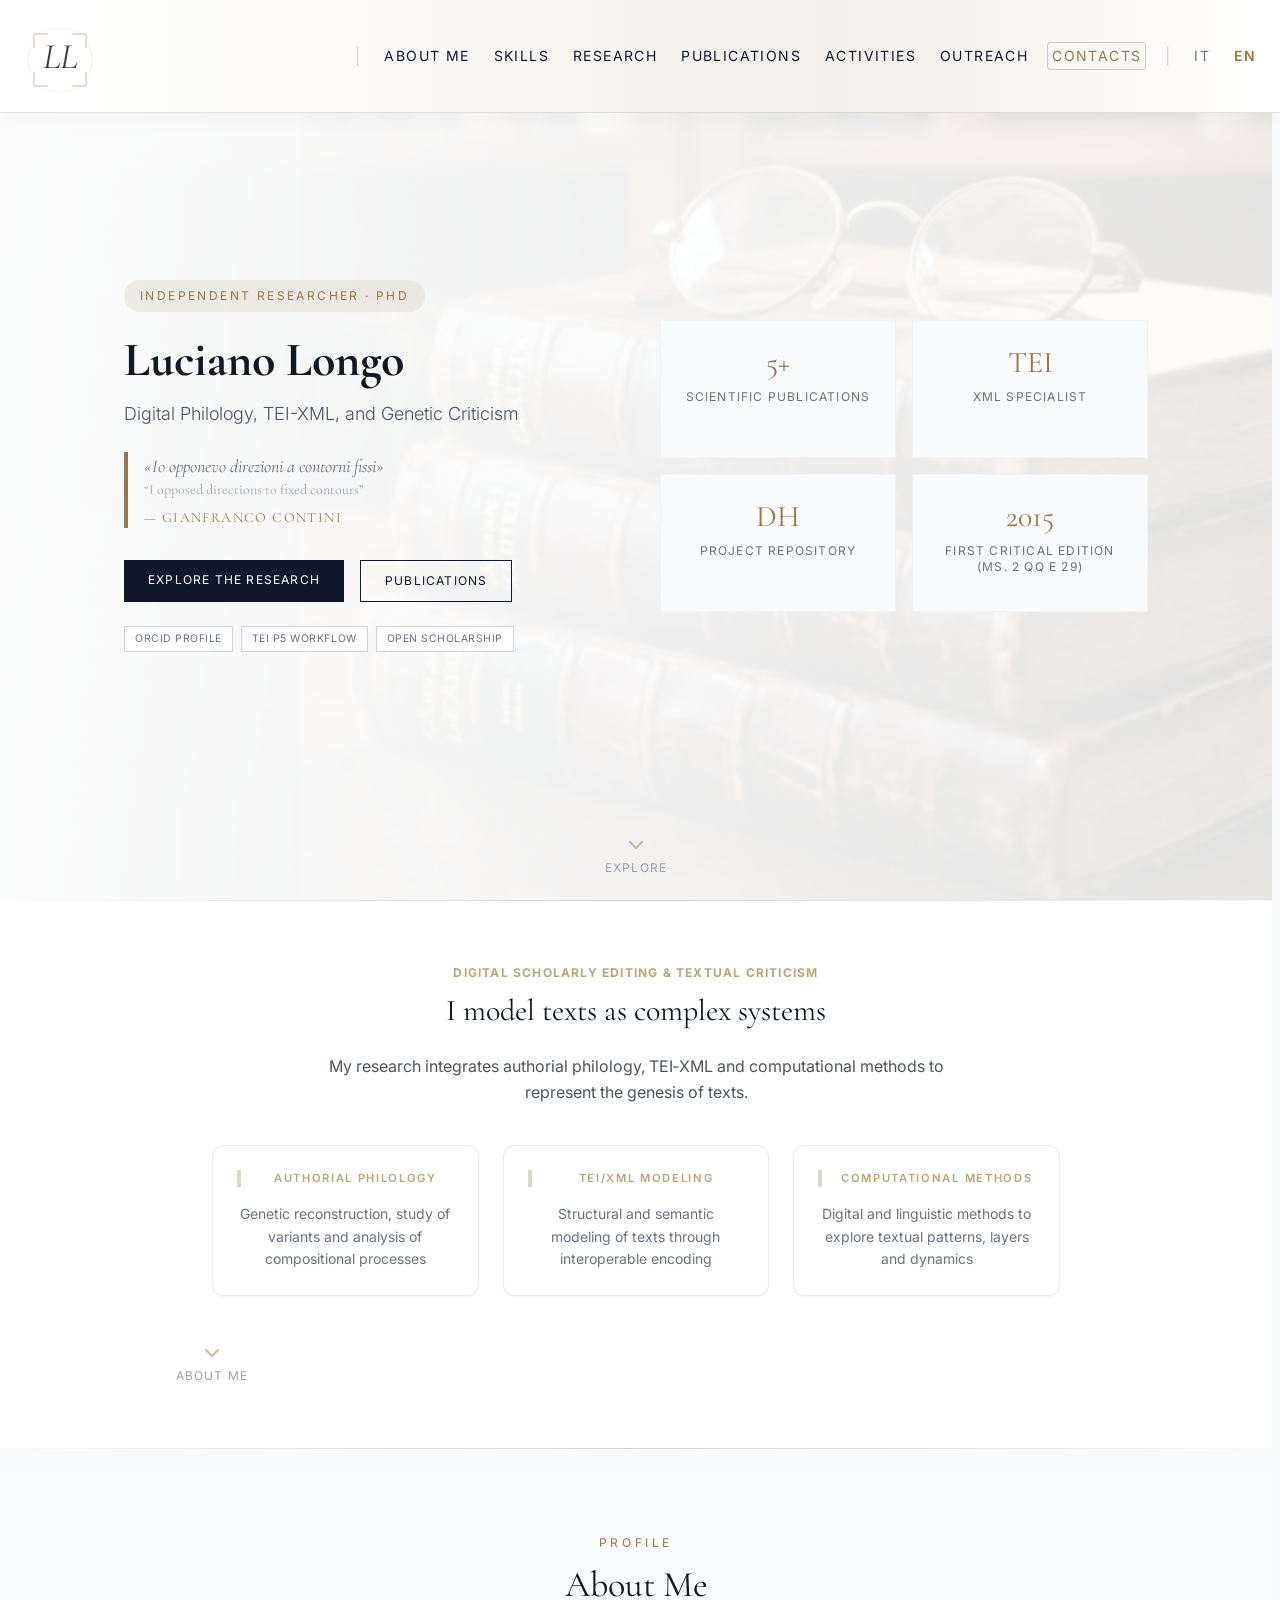
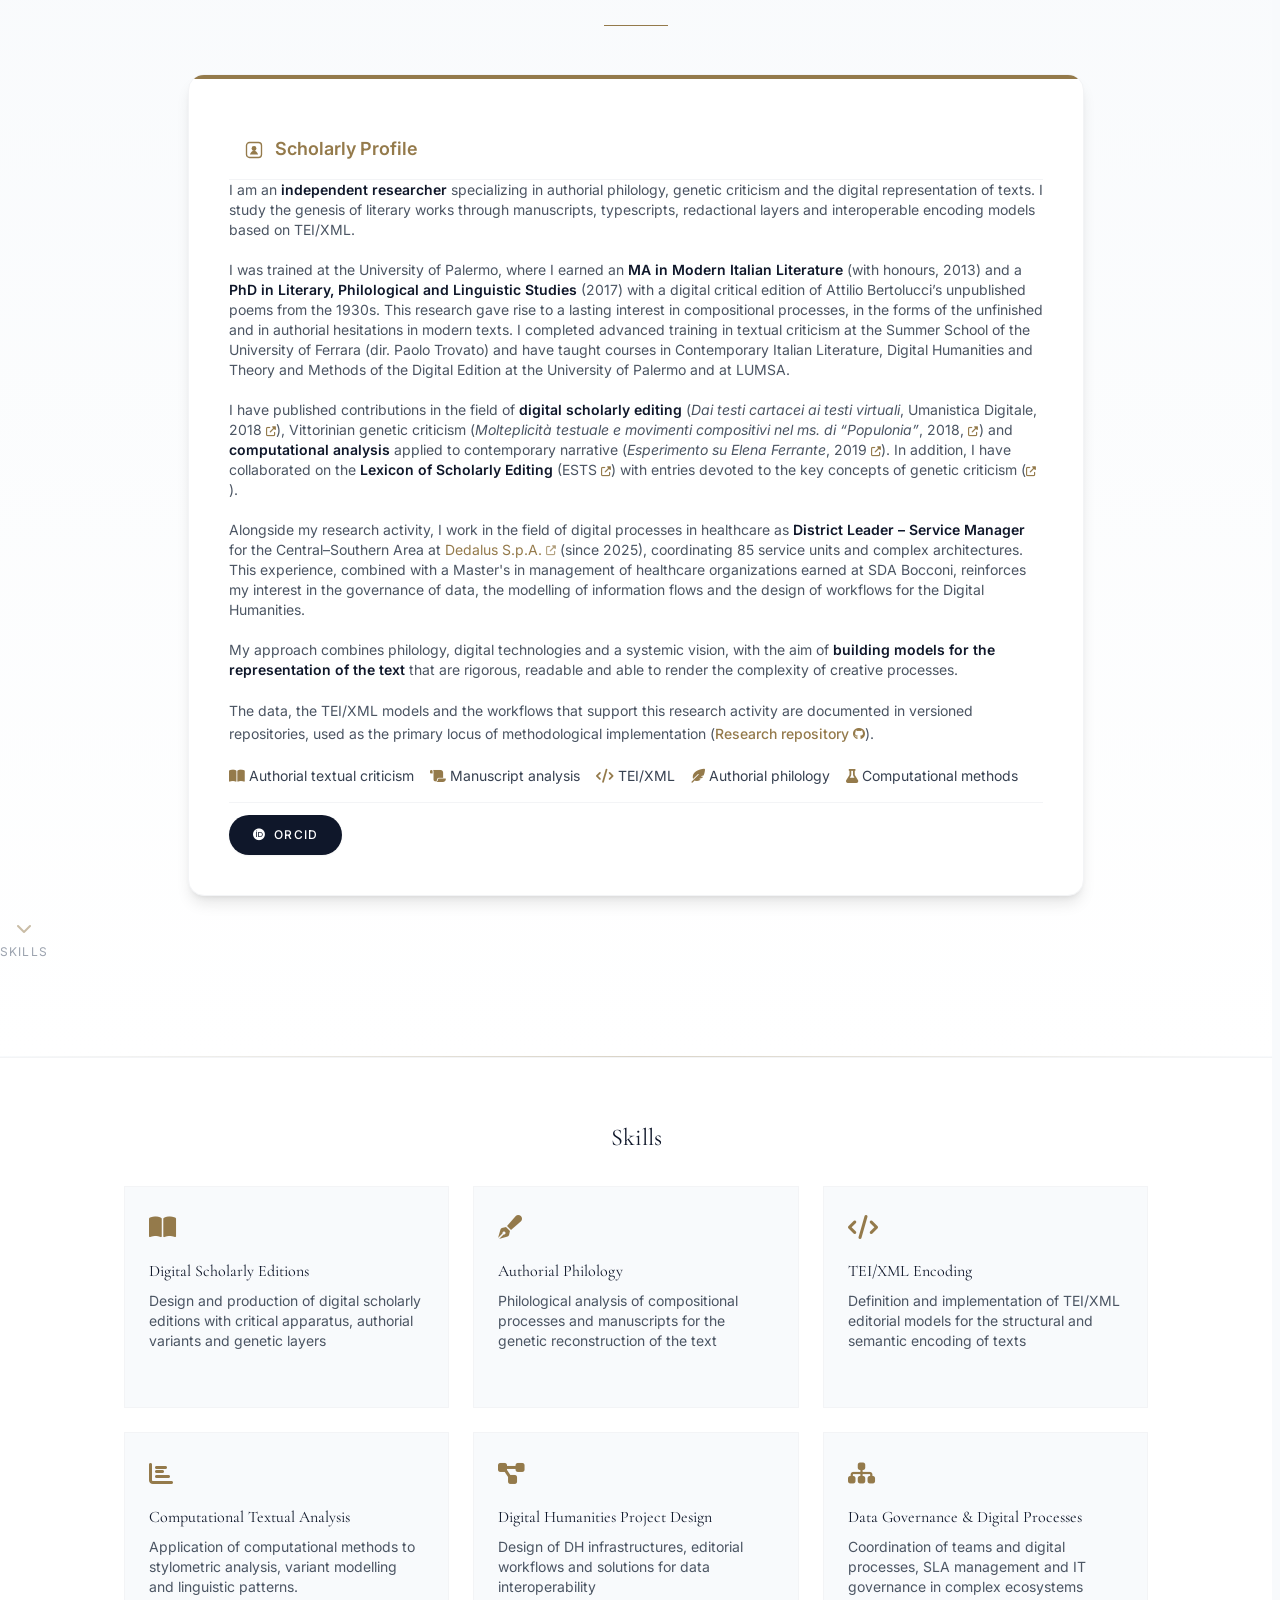
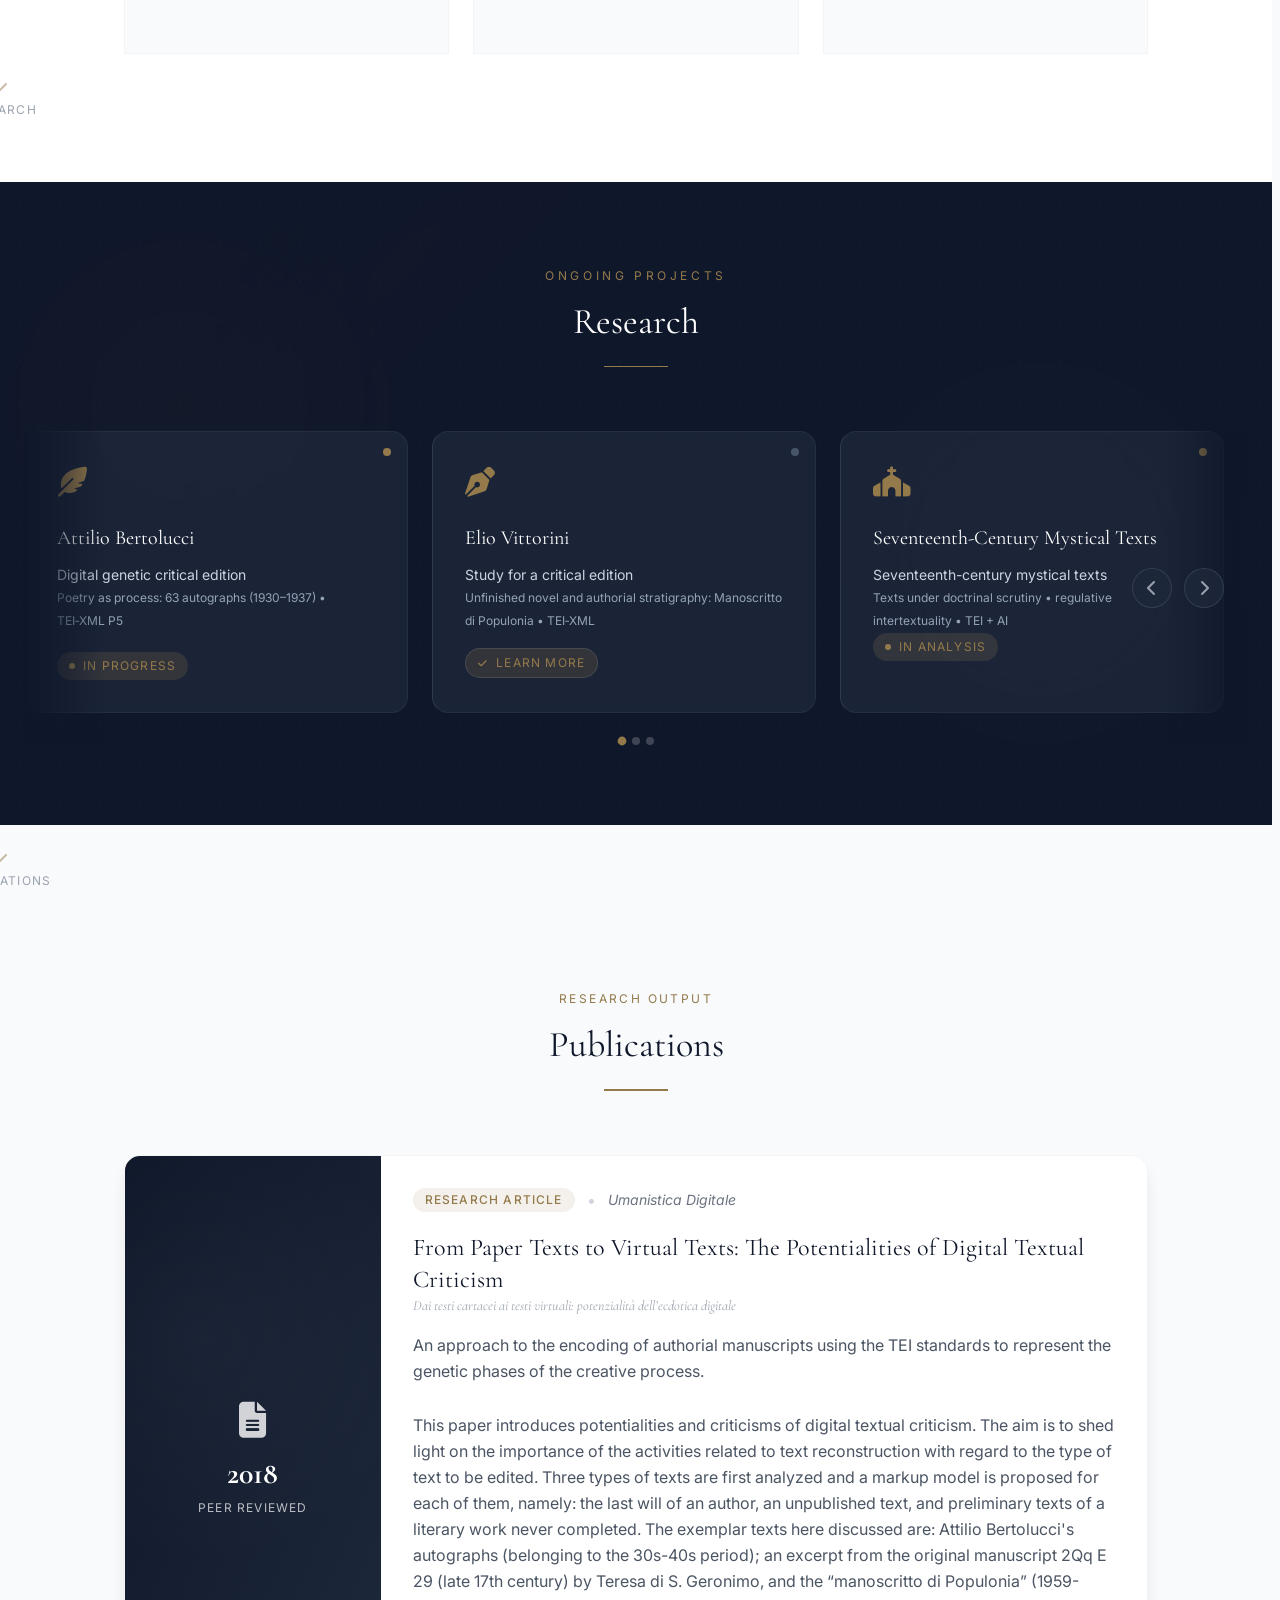
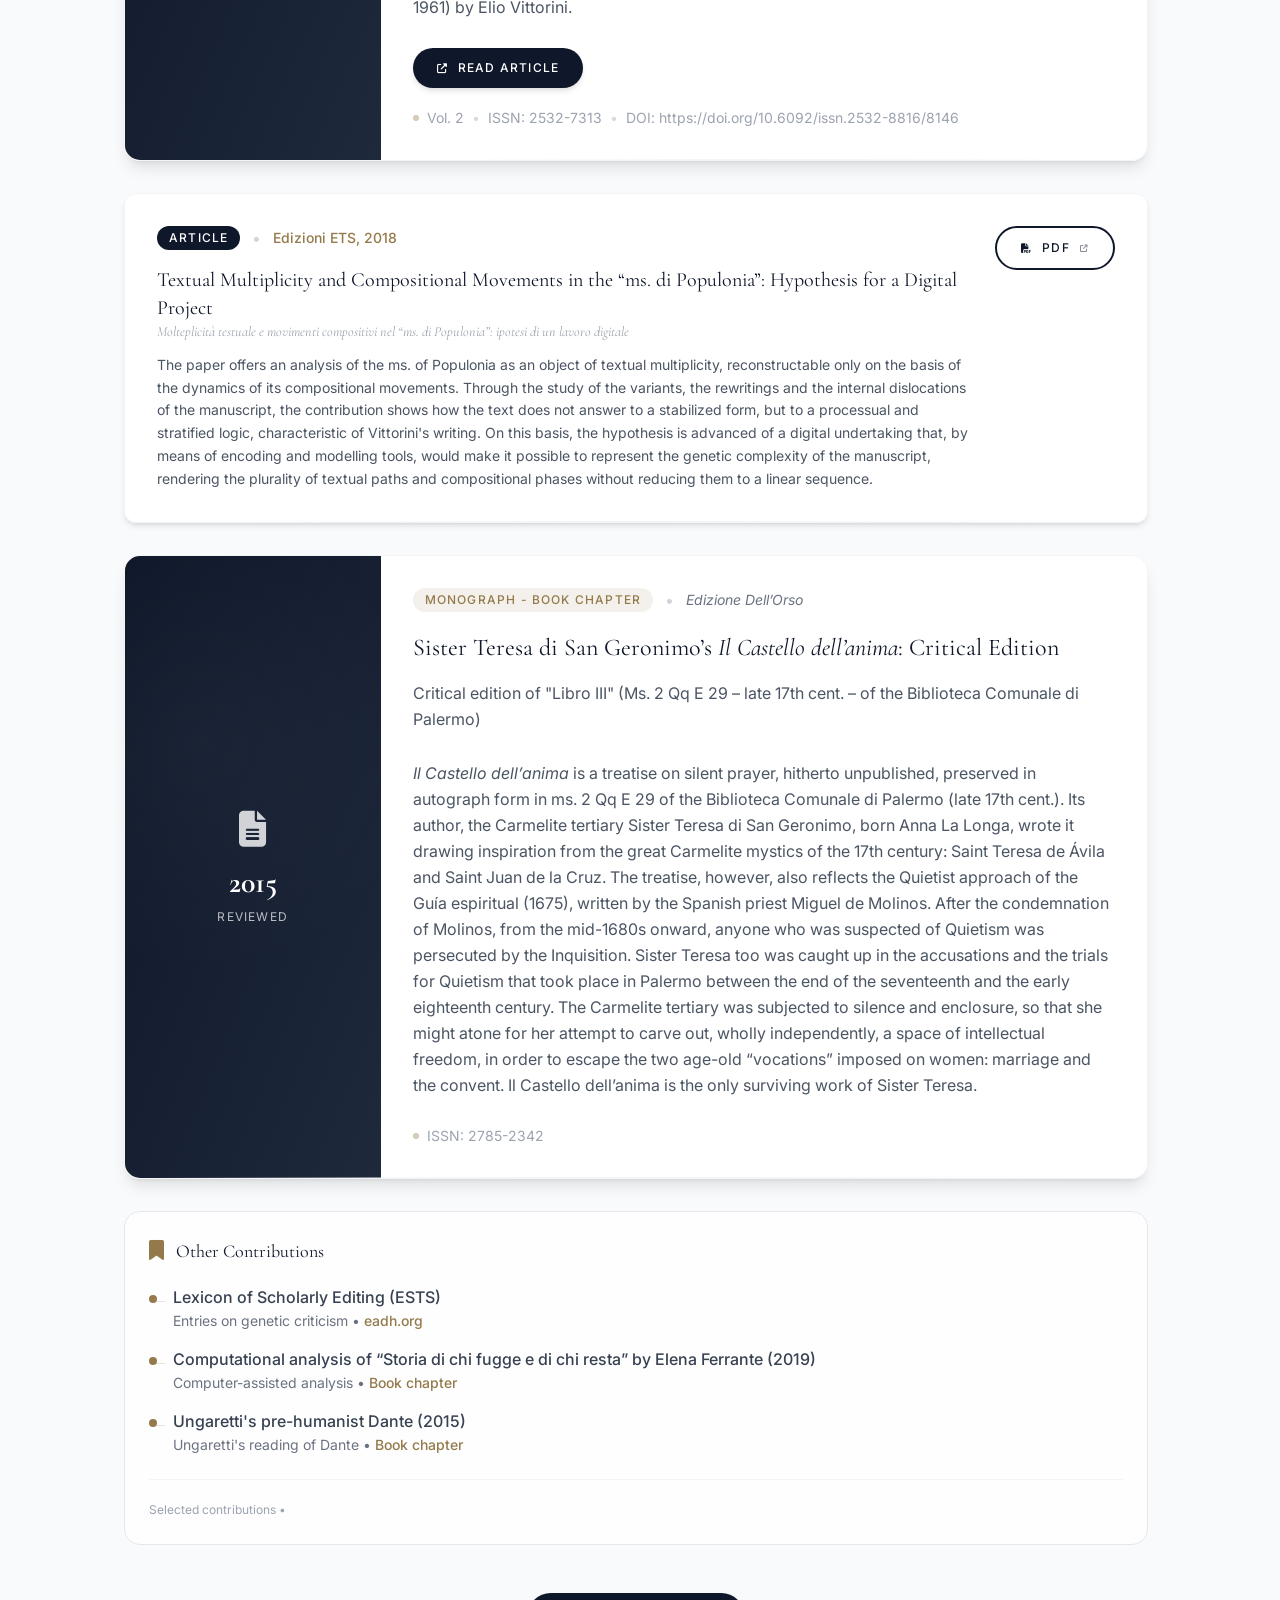
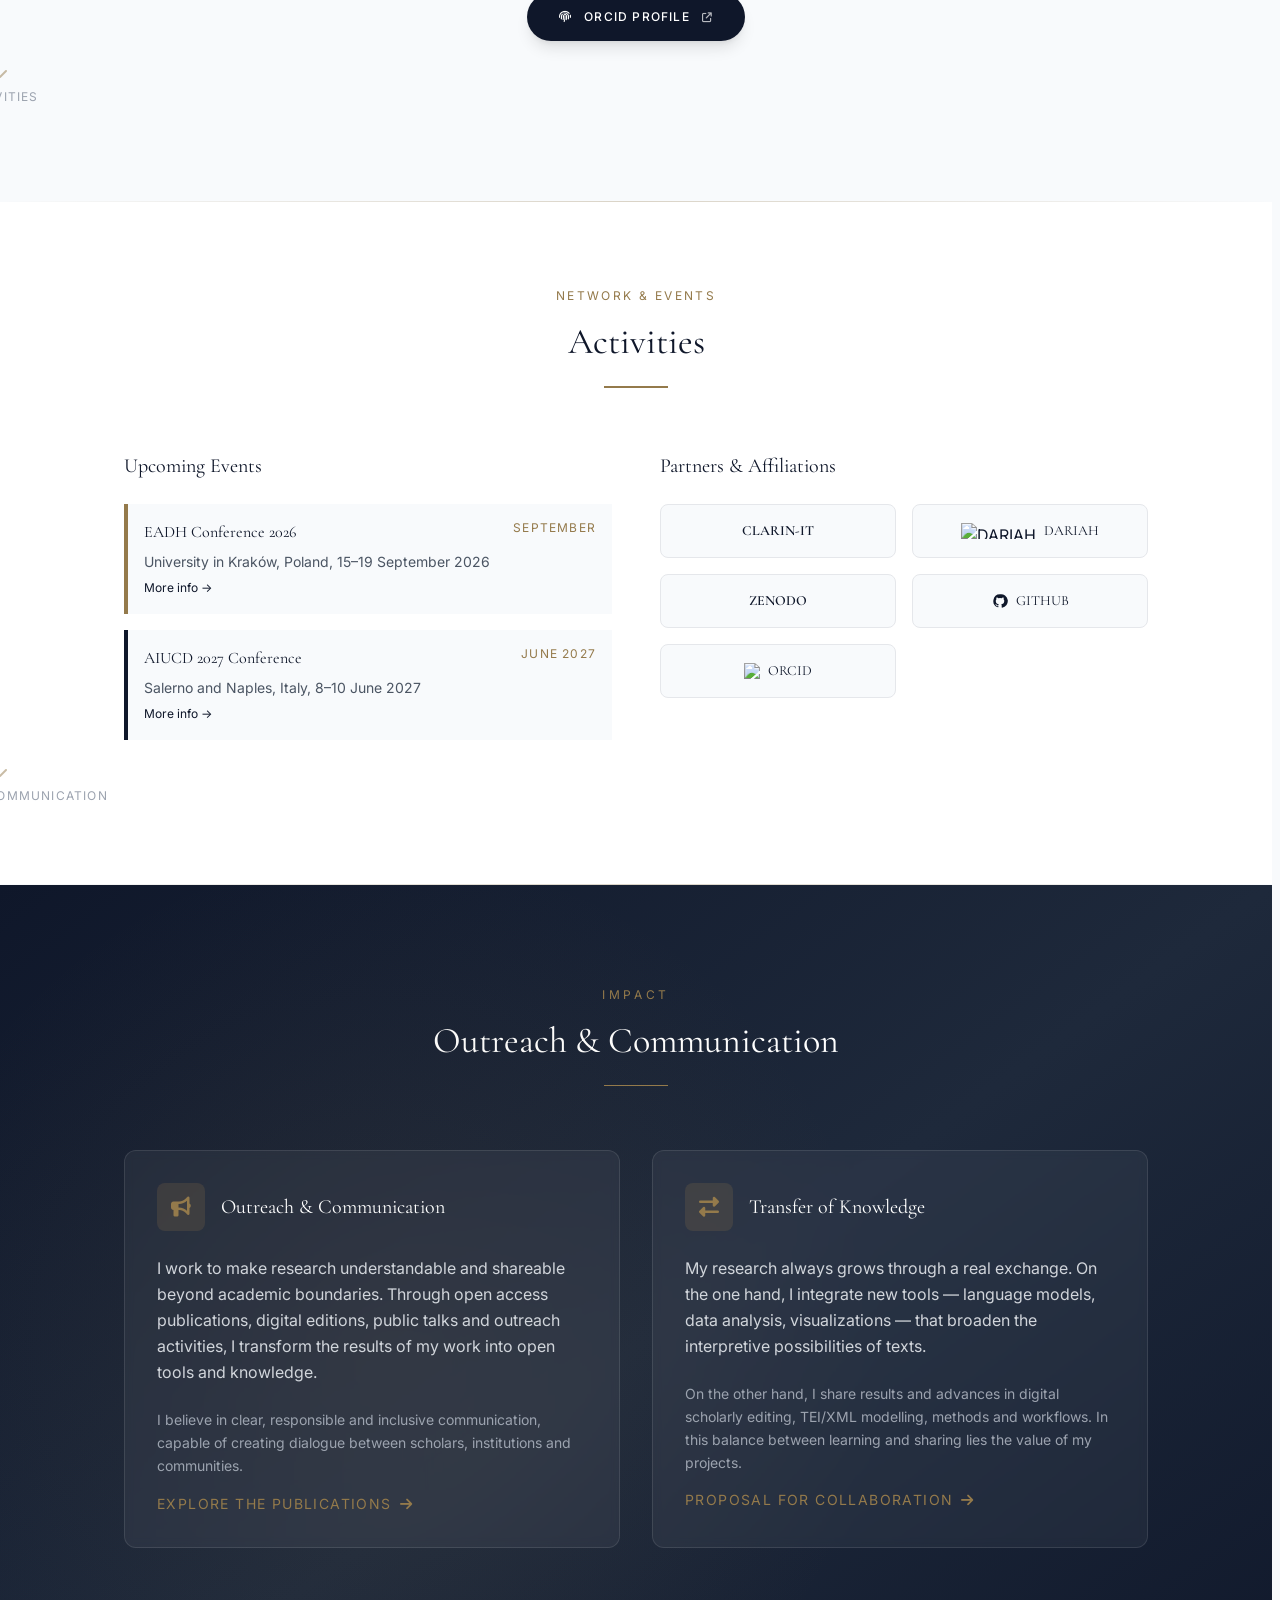
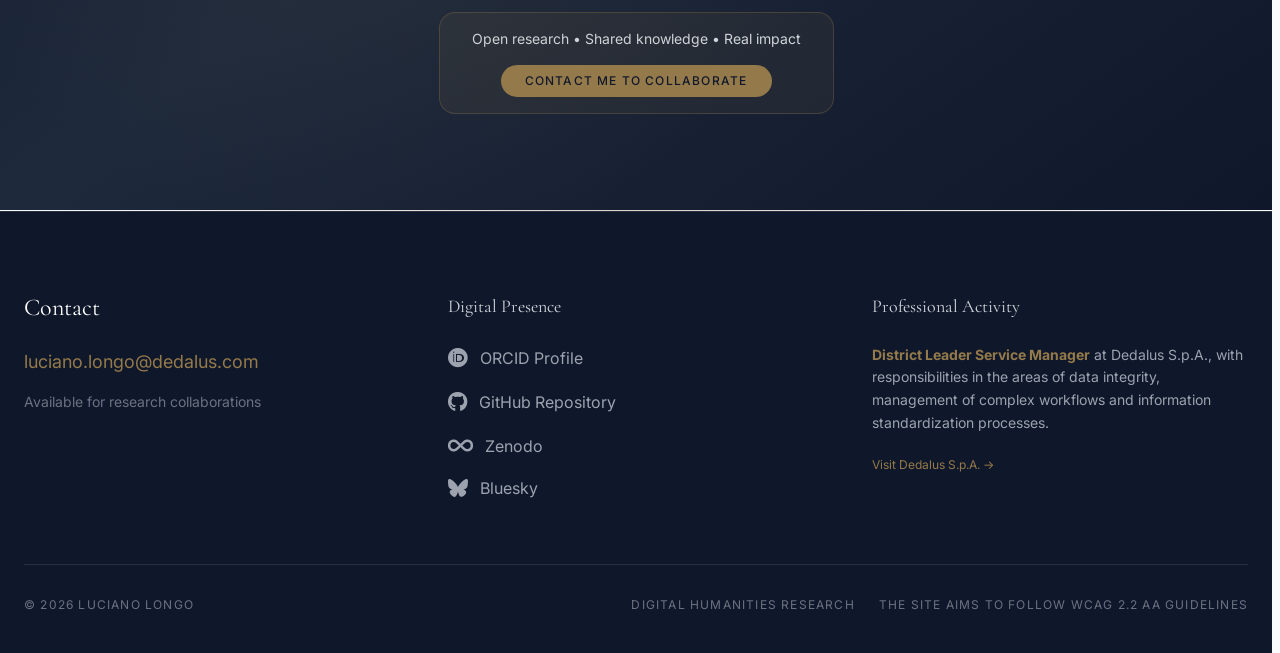
==== en/index.html @ 140e42e6 "Enhance CreativeWork metadata in index.html Added URL, identifier, and sameAs properties to the Crea" ====
<!DOCTYPE html>
<html lang="en" class="no-js">

<head>
    <meta charset="UTF-8">
    <!-- SEO/SAIO Base Tags -->
    <meta name="robots" content="index, follow, max-snippet:-1, max-image-preview:large, max-video-preview:-1">
    <meta name="author" content="Luciano Longo">
    <meta name="language" content="en">
    <link rel="alternate" hreflang="it" href="https://luciano-longo77.github.io/it/">
    <link rel="alternate" hreflang="en" href="https://luciano-longo77.github.io/en/">
    <link rel="alternate" hreflang="x-default" href="https://luciano-longo77.github.io/">

    <meta name="viewport" content="width=device-width, initial-scale=1.0">

    <!-- Favicon / Theme -->
    <link rel="icon" href="../favicon.svg" type="image/svg+xml">
    <link rel="icon" href="../favicon.svg" sizes="any" type="image/svg+xml">
    <link rel="apple-touch-icon" href="../favicon.svg">
    <link rel="manifest" href="../site.webmanifest">
    <meta name="theme-color" content="#0f172a">

    <title>Luciano Longo | Digital Scholarly Editing & TEI/XML Research</title>
    <meta name="description"
        content="Independent researcher specializing in digital scholarly editing, genetic criticism, and TEI/XML encoding. Portfolio of research projects in Digital Humanities.">

    <!-- Open Graph / SAIO -->
    <meta property="og:type" content="website">
    <meta property="og:title" content="Luciano Longo | Digital Scholarly Editing & TEI/XML">
    <meta property="og:description"
        content="Independent Researcher in Digital Humanities, Genetic Criticism & TEI/XML Encoding">
    <meta property="og:image" content="https://luciano-longo77.github.io/banner.webp">
    <meta property="og:url" content="https://luciano-longo77.github.io/en/">
    <meta property="og:locale" content="en_US">
    <meta property="og:locale:alternate" content="it_IT">
    <meta property="og:site_name" content="Luciano Longo Portfolio">
    <meta name="twitter:card" content="summary_large_image">
    <meta name="twitter:title" content="Luciano Longo | Digital Scholarly Editing & TEI/XML">
    <meta name="twitter:description"
        content="Independent Researcher in Digital Humanities, Genetic Criticism & TEI/XML Encoding">
    <meta name="twitter:image" content="https://luciano-longo77.github.io/banner.webp">

    <script type="application/ld+json">
{
  "@context": "https://schema.org",
  "@type": "Person",

  "name": "Luciano Longo",
  "url": "https://luciano-longo77.github.io",
  "email": "luciano.longo@dedalus.com",
  "jobTitle": "Independent Researcher",

  "description": "Independent researcher specializing in digital scholarly editing, TEI/XML modeling, genetic criticism, computational philology, manuscript studies and Digital Humanities project design.",

  "affiliation": {
    "@type": "Organization",
    "name": "Dedalus S.p.A."
  },

  "alumniOf": [
    { "@type": "CollegeOrUniversity", "name": "Università degli Studi di Palermo" },
    { "@type": "CollegeOrUniversity", "name": "SDA Bocconi School of Management" },
    { "@type": "CollegeOrUniversity", "name": "Università degli Studi di Ferrara" }
  ],

  "sameAs": [
    "https://orcid.org/0009-0005-7557-7546",
    "https://github.com/luciano-longo77",
    "https://bsky.app/profile/lucianolongo.bsky.social"
  ],

  "knowsAbout": [
    "Digital Scholarly Editing",
    "Genetic Criticism",
    "Authorial Philology",
    "Textual Variants Analysis",
    "Manuscript Studies",
    "Critical Apparatus Modeling",
    "Diplomatic Transcription",
    "TEI/XML Encoding",
    "TEI Customization (ODD)",
    "TEI Critical Apparatus Module",
    "Digital Philology",
    "Computational Philology",
    "Stemma Codicum Modeling",
    "Text Encoding Interoperability",
    "Textual Scholarship",
    "Textual Criticism",
    "Digital Humanities",
    "Scholarly Editing Workflow Design",
    "Knowledge Representation in Digital Humanities",
    "NLP for Literary Studies",
    "Stylometry",
    "Named Entity Recognition",
    "Topic Modeling",
    "Versioning and Genetic Paths",
    "Ontologies for Literary Analysis",
    "Data Governance",
    "Digital Preservation",
    "Scholarly Communication",
    "Open Science",
    "Research Data Management"
  ],

  "worksFor": {
    "@type": "Organization",
    "name": "Independent Research Portfolio",
    "url": "https://luciano-longo77.github.io"
  },

  "subjectOf": [
    {
      "@type": "CreativeWork",
      "name": "Digital Critical Edition of Attilio Bertolucci's unpublished poems (1930–1937)",
      "about": ["Genetic Criticism", "Poetic Manuscripts", "Authorial Variants", "TEI/XML Encoding"]
    },
    {
      "@type": "CreativeWork",
      "name": "Genetic study of Elio Vittorini's 'Populonia'",
      "about": ["Genetic Criticism", "Italian Literature", "Narrative Drafts", "Variant Analysis"]
    },
    {
      "@type": "CreativeWork",
      "name": "Digital Edition of 17th‑century mystical manuscripts",
      "about": ["Manuscript Studies", "Material Philology", "Glossa Systems", "Censorship Studies", "TEI Critical Apparatus"],
      "url": "https://luciano-longo77.github.io/castello-dell-anima-edizione/",
      "identifier": "https://doi.org/10.5281/zenodo.22058562",
      "sameAs": "https://github.com/luciano-longo77/castello-dell-anima-edizione"
    },
    {
      "@type": "CreativeWork",
      "name": "Geocritical reconstruction of textual spaces in historical narratives",
      "about": ["Digital Mapping", "Geocriticism", "Spatial Humanities", "Semantic Modeling"]
    }
  ]
}
</script>
    <script type="application/ld+json">
{
  "@context": "https://schema.org",
  "@type": "WebSite",
  "name": "Luciano Longo – Digital Scholarly Editing",
  "url": "https://luciano-longo77.github.io",
  "publisher": {
    "@type": "Person",
    "name": "Luciano Longo",
    "url": "https://luciano-longo77.github.io"
  }
}
</script>

    <script type="application/ld+json">
{
  "@context": "https://schema.org",
  "@type": "WebPage",

  "@id": "https://luciano-longo77.github.io/en/#webpage",
  "url": "https://luciano-longo77.github.io/en/",

  "name": "Home — Luciano Longo",
  "description": "Homepage of Luciano Longo's portfolio, dedicated to digital scholarly editions, TEI/XML, genetic criticism, authorial philology, computational analysis and Digital Humanities.",

  "inLanguage": "en",

  "isPartOf": {
    "@type": "WebSite",
    "url": "https://luciano-longo77.github.io"
  },

  "about": [
    "Digital Scholarly Editing",
    "TEI/XML",
    "Genetic Criticism",
    "Computational Philology",
    "Digital Humanities"
  ]
}
</script>
    <script type="application/ld+json">
{
  "@context": "https://schema.org",
  "@type": "BreadcrumbList",
  "itemListElement": [
    {
      "@type": "ListItem",
      "position": 1,
      "name": "Home",
      "item": "https://luciano-longo77.github.io/en/"
    }
  ]
}
</script>
    <!-- Canonical -->
    <link rel="canonical" href="https://luciano-longo77.github.io/en/">

    <!-- Preconnect e risorse esterne -->
    <link rel="preconnect" href="https://fonts.googleapis.com">
    <link rel="preconnect" href="https://fonts.gstatic.com" crossorigin>
    <link rel="preconnect" href="https://cdnjs.cloudflare.com" crossorigin>

    <link rel="preload" as="style"
        href="https://fonts.googleapis.com/css2?family=Cormorant+Garamond:ital,wght@0,400;0,600;1,400&family=Inter:wght@300;400;500;600&display=swap">
    <link rel="stylesheet" media="print" onload="this.media='all'"
        href="https://fonts.googleapis.com/css2?family=Cormorant+Garamond:ital,wght@0,400;0,600;1,400&family=Inter:wght@300;400;500;600&display=swap">
    <noscript><link rel="stylesheet"
        href="https://fonts.googleapis.com/css2?family=Cormorant+Garamond:ital,wght@0,400;0,600;1,400&family=Inter:wght@300;400;500;600&display=swap"></noscript>
    <link rel="stylesheet" href="https://cdnjs.cloudflare.com/ajax/libs/font-awesome/6.4.0/css/all.min.css">
    <link rel="stylesheet" href="../tailwind.css">
    <script src="../script.js" defer></script>
    <link rel="stylesheet" href="../styles.css">
</head>

<body class="bg-brand-50 text-brand-900 font-sans antialiased selection:bg-gold selection:text-white">
    <a href="#main-content" class="skip-link">Skip to main content</a>
    <header
        class="fixed w-full top-0 z-50 bg-gradient-to-r from-white via-brand-50 to-white/95 backdrop-blur-md border-b border-gray-100 transition-all duration-300"
        id="navbar">


        <div class="container mx-auto px-6 py-4 flex justify-between items-center">

            
                <a href="#presentation" class="logo-link" aria-label="Luciano Longo — Back to top">
                <div class="fade-in fade-in-1 flex justify-center pt-2">
                    <div class="logo-float">
                        <div class="logo-breathe logo-glow cursor-default group">
                            <svg width="72" height="72" viewBox="0 0 72 72"
                                class="transition-transform duration-700 group-hover:scale-105" role="img"
                                aria-label="Luciano Longo Logo">
                                <!-- Corner accents -->
                                <line x1="10" y1="10" x2="24" y2="10" stroke="#947a4b" stroke-width="0.5"
                                    class="stroke-draw" style="animation-delay: 0.35s;" />
                                <line x1="10" y1="10" x2="10" y2="24" stroke="#947a4b" stroke-width="0.5"
                                    class="stroke-draw" style="animation-delay: 0.45s;" />
                                <line x1="62" y1="10" x2="48" y2="10" stroke="#947a4b" stroke-width="0.5"
                                    class="stroke-draw" style="animation-delay: 0.55s;" />
                                <line x1="62" y1="10" x2="62" y2="24" stroke="#947a4b" stroke-width="0.5"
                                    class="stroke-draw" style="animation-delay: 0.65s;" />
                                <line x1="10" y1="62" x2="24" y2="62" stroke="#947a4b" stroke-width="0.5"
                                    class="stroke-draw" style="animation-delay: 0.75s;" />
                                <line x1="10" y1="62" x2="10" y2="48" stroke="#947a4b" stroke-width="0.5"
                                    class="stroke-draw" style="animation-delay: 0.85s;" />
                                <line x1="62" y1="62" x2="48" y2="62" stroke="#947a4b" stroke-width="0.5"
                                    class="stroke-draw" style="animation-delay: 0.95s;" />
                                <line x1="62" y1="62" x2="62" y2="48" stroke="#947a4b" stroke-width="0.5"
                                    class="stroke-draw" style="animation-delay: 1.05s;" />

                                <!-- LL Text (Ottimizzato per sfondo chiaro) -->
                                <text x="36" y="44" text-anchor="middle" font-family="'Cormorant Garamond', serif"
                                    font-style="italic" font-size="36" fill="#334155" letter-spacing="-0.02em"
                                    style="animation: gentleFade 0.9s 0.55s ease-out forwards;">
                                    LL
                                </text>
                                <circle cx="36" cy="36" r="32" fill="none" stroke="#947a4b" stroke-width="0.28"
                                    opacity="0.28" class="stroke-draw" style="animation-delay: 0.25s;" />
                            </svg>
                        </div>
                    </div>
                </div>
            </a>

            <!--Barra di navigazione-->
            <nav class="hidden md:flex space-x-6 items-center">
               <!-- <a href="entry/entry.html"
                    class="text-xs uppercase tracking-widest text-gray-400 hover:text-gold transition-colors flex items-center gap-2">
                    <i class="fas fa-arrow-left"></i> Enter
                </a> -->
                <span class="text-gray-300">|</span>
                <a href="#chi-sono"
                    class="text-sm uppercase tracking-widest text-brand-900 hover:text-gold transition-colors lux-link">About
                    Me</a>
                <a href="#competenze"
                    class="text-sm uppercase tracking-widest text-gray-600 hover:text-gold transition-colors lux-link">Skills</a>
                <a href="#ricerca"
                    class="text-sm uppercase tracking-widest text-gray-600 hover:text-gold transition-colors lux-link">Research</a>
                <a href="#pubblicazioni"
                    class="text-sm uppercase tracking-widest text-gray-600 hover:text-gold transition-colors lux-link">Publications</a>
                <a href="#attivita"
                    class="text-sm uppercase tracking-widest text-gray-600 hover:text-gold transition-colors lux-link">Activities</a>
                <a href="#outreach"
                    class="text-sm uppercase tracking-widest text-gray-600 hover:text-gold transition-colors lux-link">Outreach</a>

                <a href="#contatti"
                    class="text-sm uppercase tracking-widest nav-contact-outline transition-all">Contacts</a>

                <span class="text-gray-300" aria-hidden="true">|</span>
                <a href="/it/" hreflang="it"
                    class="text-sm uppercase tracking-widest text-gray-500 hover:text-gold transition-colors">IT</a>
                <span class="text-sm uppercase tracking-widest text-gold font-semibold"
                    aria-current="true">EN</span>

            </nav>
            <button id="mobile-menu-btn" class="md:hidden text-brand-900 focus:outline-none" aria-label="Open menu"
                aria-expanded="false">
                <i class="fas fa-bars text-xl"></i>
            </button>
        </div>
        <div id="mobile-menu" class="hidden md:hidden bg-white border-t border-gray-200 absolute w-full">
            <div class="flex flex-col px-6 py-4 space-y-4">
               <!-- <a href="entry/entry.html" class="text-gray-500 hover:text-gold mobile-link flex items-center gap-2">
                    <i class="fas fa-arrow-left text-xs"></i> Pagina introduttiva
                </a> -->
                <a href="#chi-sono" class="text-gray-600 hover:text-gold mobile-link">About Me</a>
                <a href="#competenze" class="text-gray-600 hover:text-gold mobile-link">Skills</a>
                <a href="#ricerca" class="text-gray-600 hover:text-gold mobile-link">Research</a>
                <a href="#pubblicazioni" class="text-gray-600 hover:text-gold mobile-link">Publications</a>
                <a href="#attivita" class="text-gray-600 hover:text-gold mobile-link">Activities</a>
                <a href="#contatti" class="text-gray-600 hover:text-gold mobile-link">Contacts</a>
                <div class="flex gap-4 pt-3 border-t border-gray-100 mt-1">
                    <a href="/it/" hreflang="it" class="text-gray-500 hover:text-gold uppercase text-sm tracking-widest">IT</a>
                    <span class="text-gold font-semibold uppercase text-sm tracking-widest">EN</span>
                </div>
            </div>
        </div>
    </header>

    <main id="main-content">
        <section id="presentation"
            class="relative min-h-[65vh] flex items-center justify-center pt-24 pb-12 overflow-hidden"
            style="background: linear-gradient(to right, rgba(248,250,252,0.95) 0%, rgba(248,250,252,0.75) 40%, rgba(248,250,252,0.4) 100%), url('../banner.webp'), url('../banner.svg'); background-size: cover; background-position: center 35%; background-repeat: no-repeat;">
            <div class="absolute inset-0 bg-white/80 backdrop-blur-[1px] z-0"></div>
            <div class="max-w-5xl mx-auto">
                <div class="grid md:grid-cols-2 gap-12 items-center">
                    <div class="animate-fade-in-up">
                        <div
                            class="inline-block px-4 py-2 bg-gold/10 text-gold text-xs uppercase tracking-[0.2em] mb-6 rounded-full">
                            Independent Researcher · PhD
                        </div>
                        <h1 class="text-4xl md:text-5xl font-serif font-bold text-brand-900 mb-4">
                            Luciano Longo
                        </h1>
                        <p class="text-lg text-gray-600 font-light mb-6">
                            Digital Philology, TEI-XML, and Genetic Criticism
                        </p>
                        <blockquote class="text-gray-500 font-serif italic text-lg mb-8 border-l-4 border-gold pl-4">
                            «Io opponevo direzioni a contorni fissi»
                            <span class="block text-sm not-italic normal-case tracking-normal text-gray-400 mt-1">“I opposed directions to fixed contours”</span>
                            <cite class="block text-sm text-gold mt-2 not-italic uppercase tracking-widest">
                                — Gianfranco Contini
                            </cite>
                        </blockquote>
                        <div class="flex flex-wrap gap-4">
                            <a href="#ricerca"
                                class="px-6 py-3 bg-brand-900 text-white hover:bg-gold transition-all duration-300 uppercase tracking-widest text-xs">
                                Explore the research
                            </a>
                            <a href="#pubblicazioni"
                                class="px-6 py-3 border border-brand-900 text-brand-900 hover:bg-brand-900 hover:text-white transition-all duration-300 uppercase tracking-widest text-xs">
                                Publications
                            </a>
                        </div>
                        <div
                            class="mt-6 flex flex-wrap items-center gap-2 text-[0.65rem] uppercase tracking-wider text-gray-500">
                            <span class="px-2.5 py-1 border border-gray-300 bg-white/75">ORCID Profile</span>
                            <span class="px-2.5 py-1 border border-gray-300 bg-white/75">TEI P5 Workflow</span>
                            <span class="px-2.5 py-1 border border-gray-300 bg-white/75">Open scholarship</span>
                        </div>
                    </div>
                    <div class="grid grid-cols-2 gap-4 animate-fade-in-up" style="animation-delay: 0.2s;">
                        <div
                            class="group bg-brand-50 p-6 text-center border border-gray-100 transition-all duration-300 card-dinamica-float">
                            <div class="text-3xl font-serif text-gold mb-2">5+</div>
                            <div class="text-xs uppercase tracking-widest text-gray-500 mb-3">Scientific
                                publications</div>
                            <span
                                class="text-xs font-medium text-goldLight block mt-2 opacity-0 translate-y-1 group-hover:opacity-100 group-hover:translate-y-0 transition-all duration-300 ease-[var(--transition-smooth)] cursor-pointer">

                                <a href="https://orcid.org/0009-0005-7557-7546" target="_blank" rel="noopener noreferrer">Learn more →</a>
                            </span>
                        </div>
                        <div
                            class="bg-brand-50 p-6 text-center border border-gray-100 transition-all duration-300 card-dinamica-glow">
                            <div class="text-3xl font-serif text-gold mb-2">TEI</div>
                            <div class="text-xs uppercase tracking-widest text-gray-500">XML Specialist</div>
                        </div>

                        <div
                            class="group bg-brand-50 p-6 text-center border border-gray-100 transition-all duration-300 card-dinamica-float">
                            <div class="text-3xl font-serif text-gold mb-2">DH</div>
                            <div class="text-xs uppercase tracking-widest text-gray-500 mb-3">Project repository
                            </div>
                            <span
                                class="text-xs font-medium text-goldLight block mt-2 opacity-0 translate-y-1 group-hover:opacity-100 group-hover:translate-y-0 transition-all duration-300 ease-[var(--transition-smooth)] cursor-pointer">

                                <a href="https://github.com/luciano-longo77" target="_blank" rel="noopener noreferrer"
                                    title="Research repository: data, TEI/XML and editorial workflow">
                                    <i class="fab fa-github"></i> Learn more →</a>
                            </span>
                        </div>

                        <div
                            class="group bg-brand-50 p-6 text-center border border-gray-100 transition-all duration-300 card-dinamica-float cursor-pointer">
                            <div class="text-3xl font-serif text-gold mb-2">2015</div>
                            <div class="text-xs uppercase tracking-widest text-gray-500 mb-3">

                                First critical edition (ms. 2 Qq E 29)
                            </div>
                        </div>
                    </div>

                </div>
            </div>
            <span
                class="absolute bottom-6 left-1/2 transform -translate-x-1/2 flex flex-col items-center animate-bounce">
                <i class="fas fa-chevron-down text-gold/50"></i>
                <a href="#brand-synthesis"
                    class="text-xs text-gray-400 tracking-widest uppercase mt-2 hover:text-slate-900 transition-colors">
                    Explore
                </a>
            </span>
        </section>

        <div class="h-px w-full bg-gradient-to-r from-transparent via-gold/30 to-transparent"></div>
        <section id="brand-synthesis" class="py-16 bg-white">
            <div class="max-w-4xl mx-auto px-6 text-center">
                <p class="text-xs font-bold tracking-widest uppercase text-goldLight mb-3">
                    Digital Scholarly Editing & Textual Criticism
                </p>
                <h2 class="text-2xl md:text-3xl font-serif text-slate-900 mb-6">
                    I model texts as complex systems
                </h2>
                <p class="text-gray-600 leading-relaxed text-base max-w-2xl mx-auto mb-10">
                    My research integrates authorial philology, TEI‑XML and computational methods to represent the
                    genesis of texts.
                </p>

                <div class="grid md:grid-cols-3 gap-6 mb-12">
                    <!-- Pillar 1 -->
                    <div
                        class="group p-6 bg-white border border-gray-200/80 rounded-xl shadow-sm hover:shadow-lg hover:border-gold/60 hover:-translate-y-0.5 transition-all duration-300 ease-out">
                        <div class="border-l-4 border-l-gold/30 pl-4 mb-4">
                            <h3 class="text-[0.7rem] font-semibold uppercase tracking-[0.15em] text-goldLight mb-1">
                                Authorial Philology
                            </h3>
                        </div>
                        <p class="text-sm text-gray-500 leading-relaxed">
                            Genetic reconstruction, study of variants and analysis of compositional processes
                        </p>
                    </div>

                    <!-- Pillar 2 -->
                    <div
                        class="group p-6 bg-white border border-gray-200/80 rounded-xl shadow-sm hover:shadow-lg hover:border-gold/60 hover:-translate-y-0.5 transition-all duration-300 ease-out">
                        <div class="border-l-4 border-l-gold/30 pl-4 mb-4">
                            <h3 class="text-[0.7rem] font-semibold uppercase tracking-[0.15em] text-goldLight mb-1">
                                TEI/XML Modeling
                            </h3>
                        </div>
                        <p class="text-sm text-gray-500 leading-relaxed">
                            Structural and semantic modeling of texts through interoperable encoding
                        </p>
                    </div>

                    <!-- Pillar 3 -->
                    <div
                        class="group p-6 bg-white border border-gray-200/80 rounded-xl shadow-sm hover:shadow-lg hover:border-gold/60 hover:-translate-y-0.5 transition-all duration-300 ease-out">
                        <div class="border-l-4 border-l-gold/30 pl-4 mb-4">
                            <h3 class="text-[0.7rem] font-semibold uppercase tracking-[0.15em] text-goldLight mb-1">
                                Computational Methods
                            </h3>
                        </div>
                        <p class="text-sm text-gray-500 leading-relaxed">
                            Digital and linguistic methods to explore textual patterns, layers and dynamics
                        </p>
                    </div>
                </div>

                <span class="bottom-6 left-1/2 transform -translate-x-1/2 flex flex-col items-center animate-bounce">
                    <i class="fas fa-chevron-down text-gold/50"></i>
                    <a href="#chi-sono"
                        class="text-xs text-gray-400 tracking-widest uppercase mt-2 hover:text-slate-900 transition-colors">
                        About me
                    </a>
                </span>
            </div>
        </section>

        <div class="h-px w-full bg-gradient-to-r from-transparent via-gold/30 to-transparent"></div>

        <!-- Scientific Profile -->
        <section id="chi-sono" class="pt-16 pb-24 bg-gradient-to-b from-brand-50 to-white">
            <div class="container mx-auto px-6">
                <div class="max-w-4xl mx-auto">
                    <div class="text-center mb-12">
                        <span class="text-gold uppercase tracking-[0.3em] text-xs">Profile</span>
                        <h2 class="text-4xl font-serif text-brand-900 mt-3">About Me</h2>
                        <div class="w-16 h-px bg-gold mx-auto mt-5"></div>
                    </div>

                    <article
                        class="bg-white rounded-2xl shadow-lg border border-gray-100 overflow-hidden hover:shadow-2xl hover:border-gold/50 transition-all duration-300">
                        <div class="h-1 bg-gold"></div>
                        <div class="p-8 md:p-10">
                            <h3 class="text-lg font-semibold p-4 border-b border-gray-100 text-[#947A4B]">
                                <svg width="18" height="18" viewBox="0 0 24 24" fill="none"
                                    xmlns="http://www.w3.org/2000/svg" class="inline-block mr-2" aria-hidden="true">
                                    <rect x="2" y="2" width="20" height="20" rx="4" stroke="#947A4B"
                                        stroke-width="1.8" />
                                    <circle cx="12" cy="10" r="3.2" fill="#947A4B" />
                                    <path d="M6.5 18c1.2-3.2 3-5 5.5-5s4.3 1.8 5.5 5" fill="#947A4B" />
                                </svg>
                                Scholarly Profile
                            </h3>

                            <!-- Content -->
                            <div class="text-gray-700 leading-relaxed space-y-5">
                                <p class="text-gray-600 text-sm">
                                    I am an <strong class="text-brand-900 font-semibold">independent
                                        researcher</strong> specializing in authorial philology, genetic
                                    criticism and the digital representation of texts. I study the genesis of literary
                                    works through manuscripts, typescripts, redactional layers and
                                    interoperable encoding models based on TEI/XML.</p>
                                <p class="text-gray-600 text-sm">
                                    I was trained at the University of Palermo, where I earned an
                                    <strong class="text-brand-900 font-semibold">MA in Modern Italian
                                        Literature</strong> (with honours, 2013) and a
                                    <strong class="text-brand-900 font-semibold">PhD in Literary,
                                        Philological and Linguistic Studies</strong> (2017) with a digital critical edition
                                    of Attilio Bertolucci’s unpublished
                                    poems from the 1930s. This research gave rise to a lasting
                                    interest in compositional processes, in the forms of the unfinished and in
                                    authorial hesitations in modern texts. I completed advanced training in textual
                                    criticism at the Summer School of the University of Ferrara (dir. Paolo Trovato) and
                                    have taught courses in Contemporary Italian Literature, Digital Humanities and Theory and
                                    Methods of the Digital Edition at the University of Palermo and at LUMSA.
                                </p>
                                <p class="text-gray-600 text-sm">
                                    I have published contributions in the field of <strong
                                        class="text-brand-900 font-semibold">digital scholarly editing</strong>
                                    (<em lang="it">Dai testi cartacei ai testi virtuali</em>,
                                    Umanistica Digitale, 2018
                                    <a href="https://umanisticadigitale.unibo.it/article/view/8146" target="_blank"
                                        rel="noopener noreferrer"
                                        class="inline-flex items-center gap-1 text-gold hover:text-brand-900 text-xs tracking-wide">
                                        <i class="fas fa-external-link-alt text-[10px]"></i>
                                    </a>),
                                    Vittorinian genetic criticism (<em lang="it">Molteplicità testuale e movimenti compositivi nel ms. di “Populonia”</em>, 2018, <a
                                        href="https://www.edizioniets.com/priv_file_libro/3501.pdf" target="_blank"
                                        rel="noopener noreferrer"
                                        class="inline-flex items-center gap-1 text-gold hover:text-brand-900 text-xs tracking-wide">
                                        <i class="fas fa-external-link-alt text-[10px]"></i>
                                    </a>) and <strong class="text-brand-900 font-semibold">computational
                                        analysis</strong> applied to
                                    contemporary narrative (<em lang="it">Esperimento su Elena Ferrante</em>, 2019
                                    <a href="https://www.progettoblio.com/wp-content/uploads/2021/06/AA.VV_.-Incontro-con-Elena-Ferrante-a-cura-di-La-Monaca-Perrone-Palermo-University-Press-2019-Mele.pdf"
                                        target="_blank" rel="noopener noreferrer"
                                        class="inline-flex items-center gap-1 text-gold hover:text-brand-900 text-xs tracking-wide">
                                        <i class="fas fa-external-link-alt text-[10px]"></i>
                                    </a>). In addition, I have collaborated on the <strong class="text-brand-900 font-semibold">
                                        Lexicon of Scholarly
                                        Editing
                                    </strong>
                                    (ESTS <a href="https://eadh.org/projects/lexicon-scholarly-editing" target="_blank"
                                        rel="noopener noreferrer"
                                        class="inline-flex items-center gap-1 text-gold hover:text-brand-900 text-xs tracking-wide">
                                        <i class="fas fa-external-link-alt text-[10px]"></i>
                                    </a>) with entries devoted to the key concepts of genetic criticism
                                    (<a href="https://fontegaia.hypotheses.org/1110" target="_blank"
                                        rel="noopener noreferrer"
                                        class="inline-flex items-center gap-1 text-gold hover:text-brand-900 text-xs tracking-wide">
                                        <i class="fas fa-external-link-alt text-[10px]"></i>
                                    </a>).
                                </p>
                                <p class="text-gray-600 text-sm">
                                    Alongside my research activity, I work in the field of digital processes in healthcare
                                    as <strong class="text-brand-900 font-semibold">District Leader – Service
                                        Manager</strong> for the Central–Southern Area at
                                    <a href="https://www.dedalus.com/italy/it/" target="_blank"
                                        rel="noopener noreferrer"
                                        class="inline-flex items-center gap-1 text-gold hover:text-brand-900 transition-colors text-sm">
                                        Dedalus S.p.A.
                                        <i class="fas fa-external-link-alt text-[10px] opacity-70"></i>
                                    </a> (since 2025), coordinating 85 service units and
                                    complex architectures. This experience, combined with a Master's in management of
                                    healthcare organizations earned at SDA Bocconi, reinforces my interest in the
                                    governance of data, the modelling of information flows and the design of
                                    workflows for the Digital Humanities.
                                </p>
                                <p class="text-gray-600 text-sm">
                                    My approach combines philology, digital
                                    technologies and a systemic vision, with the aim of <strong
                                        class="text-brand-900 font-semibold">
                                        building models for the
                                        representation of the text
                                    </strong> that are rigorous, readable and able to render the complexity
                                    of creative processes.
                                </p>
                                <p class="text-gray-600 text-sm mt-4 leading-relaxed">
                                    The data, the TEI/XML models and the workflows that support this research activity
                                    are documented in versioned repositories, used as the primary locus
                                    of methodological implementation (<a href="https://github.com/luciano-longo77"
                                        target="_blank" rel="noopener noreferrer"
                                        class="text-gold hover:text-brand-900 inline-flex items-center gap-1 font-medium">
                                        Research repository
                                        <i class="fab fa-github text-xs"></i>
                                    </a>).
                                </p>
                                <p class="flex flex-wrap items-center gap-4 text-gray-700 text-sm mt-4">
                                    <span class="flex items-center gap-1 hover:text-gold transition-colors">
                                        <i class="fas fa-book-open text-gold"></i>
                                        Authorial textual criticism
                                    </span>
                                    <span class="flex items-center gap-1 hover:text-gold transition-colors">
                                        <i class="fas fa-scroll text-gold"></i>
                                        Manuscript analysis
                                    </span>

                                    <span class="flex items-center gap-1 hover:text-gold transition-colors">
                                        <i class="fas fa-code text-gold"></i>
                                        TEI/XML
                                    </span>

                                    <span class="flex items-center gap-1 hover:text-gold transition-colors">
                                        <i class="fas fa-feather-alt text-gold"></i>
                                        Authorial philology
                                    </span>

                                    <span class="flex items-center gap-1 hover:text-gold transition-colors">
                                        <i class="fas fa-flask text-gold"></i>
                                        Computational methods
                                    </span>
                                </p>

                            </div>
                            <div class="mt-4 pt-3 border-t border-gray-100">
                                <a href="https://orcid.org/0009-0005-7557-7546" target="_blank"
                                    rel="noopener noreferrer"
                                    class="inline-flex items-center gap-2 px-6 py-3 bg-brand-900 text-white hover:bg-gold transition-all duration-300 rounded-full uppercase tracking-widest text-xs font-medium shadow-sm hover:shadow-md">
                                    <i class="fab fa-orcid"></i> ORCID
                                </a>
                            </div>
                        </div>

                    </article>

                </div>
                <br>
                <span class="bottom-6 left-1/2 transform -translate-x-1/2 flex flex-col items-center animate-bounce">
                    <i class="fas fa-chevron-down text-gold/50"></i>
                    <a href="#competenze"
                        class="text-xs text-gray-400 tracking-widest uppercase mt-2 hover:text-slate-900 transition-colors">
                        Skills
                    </a>
                </span>
            </div>

        </section>

        <div class="h-px w-full bg-gradient-to-r from-transparent via-gold/30 to-transparent"></div>
        <!-- Core Competencies -->
        <section id="competenze" class="py-16 bg-white border-t border-gray-100 relative">
            <div class="container mx-auto px-6">
                <h2 class="text-2xl font-serif text-brand-900 mb-8 text-center">Skills</h2>

                <div class="grid md:grid-cols-3 gap-6 max-w-5xl mx-auto">
                    <!-- Card 1 -->
                    <div onclick="openModal('modal-edizioni')"
                        class="p-6 bg-brand-50 border border-gray-100 hover:border-gold hover:shadow-lg transition-all duration-300 cursor-pointer group">
                        <i
                            class="fas fa-book-open text-gold text-2xl mb-4 group-hover:scale-110 transition-transform"></i>
                        <h3 class="font-serif text-brand-900 mb-2">Digital Scholarly Editions</h3>
                        <p class="text-gray-600 text-sm">Design and production of digital scholarly editions
                            with critical apparatus, authorial variants and genetic layers</p>
                        <span
                            class="text-gold text-xs mt-4 block opacity-0 group-hover:opacity-100 transition-opacity">Learn more
                            →</span>
                    </div>

                    <!-- Card 2 -->
                    <div onclick="openModal('modal-filologia')"
                        class="p-6 bg-brand-50 border border-gray-100 hover:border-gold hover:shadow-lg transition-all duration-300 cursor-pointer group">
                        <i
                            class="fas fa-pen-fancy text-gold text-2xl mb-4 group-hover:scale-110 transition-transform"></i>
                        <h3 class="font-serif text-brand-900 mb-2">Authorial Philology</h3>
                        <p class="text-gray-600 text-sm">Philological analysis of compositional processes and manuscripts
                            for the genetic reconstruction of the text</p>
                        <span
                            class="text-gold text-xs mt-4 block opacity-0 group-hover:opacity-100 transition-opacity">Learn more
                            →</span>
                    </div>

                    <!-- Card 3 -->
                    <div onclick="openModal('modal-tei')"
                        class="p-6 bg-brand-50 border border-gray-100 hover:border-gold hover:shadow-lg transition-all duration-300 cursor-pointer group">
                        <i class="fas fa-code text-gold text-2xl mb-4 group-hover:scale-110 transition-transform"></i>
                        <h3 class="font-serif text-brand-900 mb-2">TEI/XML Encoding</h3>
                        <p class="text-gray-600 text-sm">Definition and implementation of TEI/XML editorial models for
                            the structural and semantic encoding of texts</p>
                        <span
                            class="text-gold text-xs mt-4 block opacity-0 group-hover:opacity-100 transition-opacity">Learn more
                            →</span>
                    </div>

                    <!-- Card 4 -->
                    <div onclick="openModal('modal-analisi')"
                        class="p-6 bg-brand-50 border border-gray-100 hover:border-gold hover:shadow-lg transition-all duration-300 cursor-pointer group">
                        <i
                            class="fas fa-chart-bar text-gold text-2xl mb-4 group-hover:scale-110 transition-transform"></i>
                        <h3 class="font-serif text-brand-900 mb-2">Computational Textual Analysis</h3>
                        <p class="text-gray-600 text-sm">Application of computational methods to stylometric analysis,
                            variant modelling and linguistic patterns.</p>
                        <span
                            class="text-gold text-xs mt-4 block opacity-0 group-hover:opacity-100 transition-opacity">Learn more
                            →</span>
                    </div>

                    <!-- Card 5 -->
                    <div onclick="openModal('modal-dh')"
                        class="p-6 bg-brand-50 border border-gray-100 hover:border-gold hover:shadow-lg transition-all duration-300 cursor-pointer group">
                        <i
                            class="fas fa-project-diagram text-gold text-2xl mb-4 group-hover:scale-110 transition-transform"></i>
                        <h3 class="font-serif text-brand-900 mb-2">Digital Humanities Project Design</h3>
                        <p class="text-gray-600 text-sm">Design of DH infrastructures, editorial workflows and
                            solutions for data interoperability</p>
                        <span
                            class="text-gold text-xs mt-4 block opacity-0 group-hover:opacity-100 transition-opacity">Learn more
                            →</span>
                    </div>

                    <!-- Card 6 -->
                    <div onclick="openModal('modal-governance')"
                        class="p-6 bg-brand-50 border border-gray-100 hover:border-gold hover:shadow-lg transition-all duration-300 cursor-pointer group">
                        <i
                            class="fas fa-sitemap text-gold text-2xl mb-4 group-hover:scale-110 transition-transform"></i>
                        <h3 class="font-serif text-brand-900 mb-2">Data Governance & Digital Processes</h3>
                        <p class="text-gray-600 text-sm">Coordination of teams and digital processes,
                            SLA management and IT governance in complex ecosystems</p>
                        <span
                            class="text-gold text-xs mt-4 block opacity-0 group-hover:opacity-100 transition-opacity">Learn more
                            →</span>
                    </div>
                </div>
            </div>

            <!-- MODALS STRUCTURE -->

            <!-- Modal 1: Edizioni -->
            <div id="modal-edizioni" class="fixed inset-0 z-50 hidden" role="dialog" aria-modal="true" aria-labelledby="modal-edizioni-title" aria-hidden="true">
                <div class="absolute inset-0 bg-brand-900/60 backdrop-blur-sm transition-opacity"
                    onclick="closeModal('modal-edizioni')"></div>
                <div class="flex items-center justify-center min-h-screen px-4">
                    <div
                        class="relative bg-white rounded-lg shadow-2xl max-w-2xl w-full p-8 transform transition-all scale-100">
                        <button type="button" aria-label="Close" onclick="closeModal('modal-edizioni')"
                            class="absolute top-4 right-4 text-gray-400 hover:text-brand-900 text-2xl">&times;</button>
                        <div class="text-gold text-3xl mb-4">
                            <i class="fas fa-book-open"></i>
                        </div>
                        <h3 id="modal-edizioni-title" class="text-2xl font-serif text-brand-900 mb-4">
                            Digital Critical Editions
                        </h3>
                        <div class="text-gray-600 space-y-3">
                            <p>
                                Design and production of <strong>digital scholarly editions</strong>,
                                conceived as critical devices oriented towards rendering textual complexity
                                and authorial compositional processes.
                            </p>
                            <ul class="list-disc list-inside space-y-2 text-sm">
                                <li>Handling of <strong>authorial variants</strong> and <strong>genetic
                                        layers</strong></li>
                                <li><strong>Digital and interactive</strong> critical apparatus</li>
                                <li><strong>Open access</strong> publication compliant with international standards
                                </li>
                            </ul>
                        </div>
                    </div>
                </div>
            </div>

            <!-- Modal 2: Filologia -->
            <div id="modal-filologia" class="fixed inset-0 z-50 hidden" role="dialog" aria-modal="true" aria-labelledby="modal-filologia-title" aria-hidden="true">
                <div class="absolute inset-0 bg-brand-900/60 backdrop-blur-sm transition-opacity"
                    onclick="closeModal('modal-filologia')"></div>
                <div class="flex items-center justify-center min-h-screen px-4">
                    <div
                        class="relative bg-white rounded-lg shadow-2xl max-w-2xl w-full p-8 transform transition-all scale-100">
                        <button type="button" aria-label="Close" onclick="closeModal('modal-filologia')"
                            class="absolute top-4 right-4 text-gray-400 hover:text-brand-900 text-2xl">&times;</button>
                        <div class="text-gold text-3xl mb-4">
                            <i class="fas fa-pen-fancy"></i>
                        </div>
                        <h3 id="modal-filologia-title" class="text-2xl font-serif text-brand-900 mb-4">
                            Authorial Philology
                        </h3>
                        <div class="text-gray-600 space-y-3">
                            <p>
                                Advanced philological analysis of <strong>compositional processes</strong> and
                                <strong>authorial manuscripts</strong>, aimed at reconstructing the genesis
                                and evolution of the text.
                            </p>
                            <ul class="list-disc list-inside space-y-2 text-sm">
                                <li><strong>Genetic</strong> reconstruction of the text</li>
                                <li>Analysis of <strong>drafts, sketches and sources</strong></li>
                                <li><strong>Historical and critical</strong> contextualization</li>
                            </ul>
                        </div>
                    </div>
                </div>
            </div>

            <!-- Modal 3: TEI -->
            <div id="modal-tei" class="fixed inset-0 z-50 hidden" role="dialog" aria-modal="true" aria-labelledby="modal-tei-title" aria-hidden="true">
                <div class="absolute inset-0 bg-brand-900/60 backdrop-blur-sm transition-opacity"
                    onclick="closeModal('modal-tei')"></div>
                <div class="flex items-center justify-center min-h-screen px-4">
                    <div
                        class="relative bg-white rounded-lg shadow-2xl max-w-2xl w-full p-8 transform transition-all scale-100">
                        <button type="button" aria-label="Close" onclick="closeModal('modal-tei')"
                            class="absolute top-4 right-4 text-gray-400 hover:text-brand-900 text-2xl">&times;</button>
                        <div class="text-gold text-3xl mb-4">
                            <i class="fas fa-code"></i>
                        </div>
                        <h3 id="modal-tei-title" class="text-2xl font-serif text-brand-900 mb-4">
                            TEI/XML Encoding
                        </h3>
                        <div class="text-gray-600 space-y-3">
                            <p>
                                Definition and implementation of <strong>TEI/XML models</strong> for the structural
                                and semantic encoding of texts, in accordance with philological and editorial requirements.
                            </p>
                            <ul class="list-disc list-inside space-y-2 text-sm">
                                <li>Design of <strong>customized editorial models</strong></li>
                                <li>Data <strong>validation</strong> and interoperability</li>
                                <li>Technical documentation and long-term <strong>sustainability</strong></li>
                            </ul>
                        </div>
                    </div>
                </div>
            </div>

            <!-- Modal 4: Analisi -->
            <div id="modal-analisi" class="fixed inset-0 z-50 hidden" role="dialog" aria-modal="true" aria-labelledby="modal-analisi-title" aria-hidden="true">
                <div class="absolute inset-0 bg-brand-900/60 backdrop-blur-sm transition-opacity"
                    onclick="closeModal('modal-analisi')"></div>
                <div class="flex items-center justify-center min-h-screen px-4">
                    <div
                        class="relative bg-white rounded-lg shadow-2xl max-w-2xl w-full p-8 transform transition-all scale-100">
                        <button type="button" aria-label="Close" onclick="closeModal('modal-analisi')"
                            class="absolute top-4 right-4 text-gray-400 hover:text-brand-900 text-2xl">&times;</button>
                        <div class="text-gold text-3xl mb-4">
                            <i class="fas fa-chart-bar"></i>
                        </div>
                        <h3 id="modal-analisi-title" class="text-2xl font-serif text-brand-900 mb-4">
                            Computational Textual Analysis
                        </h3>
                        <div class="text-gray-600 space-y-3">
                            <p>
                                Application of <strong>computational methods</strong> to stylistic and linguistic
                                analysis, with attention to philological issues and authorial variants.
                            </p>
                            <ul class="list-disc list-inside space-y-2 text-sm">

                                <li><strong>Computational stylistic analysis</strong></li>
                                <li>Modelling of <strong>textual variants</strong></li>
                                <li>Identification of <strong>linguistic patterns</strong></li>
                            </ul>
                        </div>
                    </div>
                </div>
            </div>

            <!-- Modal 5: DH Design -->
            <div id="modal-dh" class="fixed inset-0 z-50 hidden" role="dialog" aria-modal="true" aria-labelledby="modal-dh-title" aria-hidden="true">
                <div class="absolute inset-0 bg-brand-900/60 backdrop-blur-sm transition-opacity"
                    onclick="closeModal('modal-dh')"></div>
                <div class="flex items-center justify-center min-h-screen px-4">
                    <div
                        class="relative bg-white rounded-lg shadow-2xl max-w-2xl w-full p-8 transform transition-all scale-100">
                        <button type="button" aria-label="Close" onclick="closeModal('modal-dh')"
                            class="absolute top-4 right-4 text-gray-400 hover:text-brand-900 text-2xl">&times;</button>
                        <div class="text-gold text-3xl mb-4">
                            <i class="fas fa-project-diagram"></i>
                        </div>
                        <h3 id="modal-dh-title" class="text-2xl font-serif text-brand-900 mb-4">
                            Digital Humanities Project Design
                        </h3>
                        <div class="text-gray-600 space-y-3">
                            <p>
                                Design of <strong>digital infrastructures</strong> for the humanities,
                                conceived as integrated environments for research, editing and analysis.
                            </p>
                            <ul class="list-disc list-inside space-y-2 text-sm">
                                <li>Definition of <strong>complex editorial workflows</strong></li>
                                <li>Data <strong>interoperability</strong> and integration</li>
                                <li>Project <strong>sustainability</strong> and scalability</li>
                            </ul>
                        </div>
                    </div>
                </div>
            </div>

            <!-- Modal 6: Governance -->
            <div id="modal-governance" class="fixed inset-0 z-50 hidden" role="dialog" aria-modal="true" aria-labelledby="modal-governance-title" aria-hidden="true">
                <div class="absolute inset-0 bg-brand-900/60 backdrop-blur-sm transition-opacity"
                    onclick="closeModal('modal-governance')"></div>
                <div class="flex items-center justify-center min-h-screen px-4">
                    <div
                        class="relative bg-white rounded-lg shadow-2xl max-w-2xl w-full p-8 transform transition-all scale-100">
                        <button type="button" aria-label="Close" onclick="closeModal('modal-governance')"
                            class="absolute top-4 right-4 text-gray-400 hover:text-brand-900 text-2xl">&times;</button>
                        <div class="text-gold text-3xl mb-4">
                            <i class="fas fa-sitemap"></i>
                        </div>
                        <h3 id="modal-governance-title" class="text-2xl font-serif text-brand-900 mb-4">
                            Data Governance &amp; Digital Processes
                        </h3>
                        <div class="text-gray-600 space-y-3">
                            <p>
                                Strategic coordination of <strong>data, processes and teams</strong> in complex
                                digital ecosystems, with responsibility for the quality, continuity and governance of services.
                            </p>
                            <ul class="list-disc list-inside space-y-2 text-sm">
                                <li>Management of <strong>SLAs</strong> and service quality</li>
                                <li><strong>IT governance</strong> in complex ecosystems</li>
                                <li>Coordination of <strong>multidisciplinary</strong> teams</li>
                            </ul>
                        </div>
                    </div>
                </div>
            </div>
            <br>
            <span class="bottom-6 left-1/2 transform -translate-x-1/2 flex flex-col items-center animate-bounce">
                <i class="fas fa-chevron-down text-gold/50"></i>
                <a href="#ricerca"
                    class="text-xs text-gray-400 tracking-widest uppercase mt-2 hover:text-slate-900 transition-colors">
                    Research
                </a>
            </span>
        </section>



        <!--SEZIONE: RICERCA & PROGETTI -->
        <section id="ricerca" class="relative py-20 bg-brand-900 text-white overflow-hidden section-animate">

            <!-- Background Elements (Unchanged) -->
            <div class="absolute inset-0 opacity-30 pointer-events-none" aria-hidden="true">
                <div class="absolute top-20 left-10 w-72 h-72 bg-gold/10 rounded-full blur-3xl animate-pulse"></div>
                <div class="absolute bottom-20 right-10 w-96 h-96 bg-brand-700/20 rounded-full blur-3xl"></div>
                <div
                    class="absolute top-1/2 left-1/2 -translate-x-1/2 -translate-y-1/2 w-[800px] h-[800px] bg-gradient-to-br from-gold/5 via-transparent to-transparent rounded-full blur-2xl">
                </div>
            </div>

            <!-- Grid Overlay -->
            <div class="absolute inset-0 opacity-[0.02] pointer-events-none" aria-hidden="true"
                style="background-image: radial-gradient(circle, currentColor 1px, transparent 1px); background-size: 40px 40px;">
            </div>

            <div class="container mx-auto px-6 relative z-10">

                <!-- Header -->
                <div class="text-center mb-16 relative">
                    <span class="text-gold uppercase tracking-[0.3em] text-xs">Ongoing Projects</span>
                    <h2 id="ricerca-title" class="text-4xl font-serif mt-4">Research</h2>
                    <div class="w-16 h-px bg-gold mx-auto mt-6"></div>
                </div>

                <!-- Carousel Container -->
                <div class="relative max-w-7xl mx-auto group/carousel">
                    <!-- Gradient Edges -->
                    <div class="absolute left-0 top-0 bottom-0 w-20 bg-gradient-to-r from-brand-900 to-transparent z-20 pointer-events-none hidden md:block"
                        aria-hidden="true"></div>
                    <div class="absolute right-0 top-0 bottom-0 w-20 bg-gradient-to-l from-brand-900 to-transparent z-20 pointer-events-none hidden md:block"
                        aria-hidden="true"></div>

                    <!-- Scroll Track -->
                    <div class="flex overflow-x-auto gap-6 pb-8 snap-x snap-mandatory scrollbar-hide -mx-6 px-6 scroll-smooth"
                        id="research-scroll" role="region" aria-label="Research projects" tabindex="0">

                        <!-- CARD 1: Bertolucci -->
                        <article
                            class="group/card relative flex-shrink-0 w-80 md:w-96 bg-brand-800/80 backdrop-blur-sm p-8 rounded-2xl border border-white/5 hover:border-gold/50 hover:shadow-2xl hover:shadow-gold/10 transition-all duration-500 ease-out snap-start cursor-pointer hover:-translate-y-1"
                            onclick="openModal('modal-bertolucci')" tabindex="0"
                            onkeydown="if(event.key==='Enter'||event.key===' ')openModal('modal-bertolucci')"
                            aria-label="Attilio Bertolucci project: learn more">
                            <div class="absolute top-0 right-0 w-20 h-20 bg-gradient-to-br from-gold/10 to-transparent rounded-bl-full opacity-0 group-hover/card:opacity-100 transition-opacity duration-500"
                                aria-hidden="true"></div>
                            <div class="absolute top-4 right-4 w-2 h-2 bg-gold rounded-full animate-pulse"
                                aria-hidden="true"></div>
                            <div class="relative text-gold text-3xl mb-6" aria-hidden="true">
                                <i
                                    class="fas fa-feather-alt transition-transform duration-300 group-hover/card:scale-110 group-hover/card:rotate-3"></i>
                                <span
                                    class="absolute -inset-2 bg-gold/20 rounded-full blur-md opacity-0 group-hover/card:opacity-100 transition-opacity duration-300"></span>
                            </div>
                            <h3 class="text-xl font-serif mb-3 relative inline-block">
                                <span
                                    class="relative z-10 group-hover/card:text-gold transition-colors duration-300">Attilio
                                    Bertolucci</span>
                                <span
                                    class="absolute -bottom-1 left-0 w-0 h-px bg-gradient-to-r from-gold to-transparent group-hover/card:w-full transition-all duration-500"></span>
                            </h3>
                            <p class="text-[#cbd5e1] text-sm leading-relaxed">Digital genetic critical edition<br>
                                <span class="text-[#94a3b8] text-xs">Poetry as process: 63 autographs (1930–1937) •
                                    TEI‑XML P5</span>
                            </p>
                            <span
                                class="mt-5 inline-flex items-center gap-2 px-3 py-1.5 bg-gold/20 text-gold text-xs uppercase tracking-widest rounded-full">
                                <span class="w-1.5 h-1.5 bg-gold rounded-full animate-pulse" aria-hidden="true"></span>
                                In progress
                            </span>
                            <span
                                class="absolute bottom-8 right-8 text-gold/0 group-hover/card:text-gold transition-all duration-300 text-sm opacity-0 group-hover/card:opacity-100"
                                aria-hidden="true">Learn more →</span>
                        </article>

                        <!-- CARD 2: Vittorini -->
                        <article
                            class="group/card relative flex-shrink-0 w-80 md:w-96 bg-brand-800/80 backdrop-blur-sm p-8 rounded-2xl border border-white/5 hover:border-gold/50 hover:shadow-2xl hover:shadow-gold/10 transition-all duration-500 ease-out snap-start cursor-pointer hover:-translate-y-1"
                            onclick="openModal('modal-vittorini')" tabindex="0"
                            onkeydown="if(event.key==='Enter'||event.key===' ')openModal('modal-vittorini')"
                            aria-label="Elio Vittorini project: learn more">
                            <div class="absolute top-0 right-0 w-20 h-20 bg-gradient-to-br from-gold/10 to-transparent rounded-bl-full opacity-0 group-hover/card:opacity-100 transition-opacity duration-500"
                                aria-hidden="true"></div>
                            <div class="absolute top-4 right-4 w-2 h-2 bg-brand-600 rounded-full" aria-hidden="true">
                            </div>
                            <div class="relative text-gold text-3xl mb-6" aria-hidden="true">
                                <i
                                    class="fas fa-pen-nib group-hover/card:scale-110 group-hover/card:rotate-3 transition-transform duration-300"></i>
                                <span
                                    class="absolute -inset-2 bg-gold/20 rounded-full blur-md opacity-0 group-hover/card:opacity-100 transition-opacity duration-300"></span>
                            </div>
                            <h3 class="text-xl font-serif mb-3 relative inline-block">
                                <span
                                    class="relative z-10 group-hover/card:text-gold transition-colors duration-300">Elio
                                    Vittorini</span>
                                <span
                                    class="absolute -bottom-1 left-0 w-0 h-px bg-gradient-to-r from-gold to-transparent group-hover/card:w-full transition-all duration-500 ease-out"></span>
                            </h3>
                            <p
                                class="text-[#cbd5e1] text-sm mb-4 leading-relaxed group-hover/card:text-[#e2e8f0] transition-colors duration-300">
                                Study for a critical edition<br>
                                <span class="text-[#94a3b8] text-xs">Unfinished novel and authorial stratigraphy:
                                    <span lang="it">Manoscritto di Populonia</span> • TEI‑XML</span>
                            </p>
                            <span
                                class="relative inline-flex items-center gap-2 px-3 py-1.5 bg-gold/20 text-gold text-xs uppercase tracking-widest rounded-full border border-white/10 group-hover/card:border-gold/30 transition-colors duration-300">
                                <i class="fas fa-check text-[10px] text-gold" aria-hidden="true"></i> Learn more
                            </span>
                            <span
                                class="absolute bottom-8 right-8 text-gold/0 group-hover/card:text-gold group-hover/card:translate-x-0 -translate-x-2 transition-all duration-300 text-lg opacity-0 group-hover/card:opacity-100"
                                aria-hidden="true">→</span>
                        </article>

                        <!-- CARD 3: Mistici -->
                        <article
                            class="group/card relative flex-shrink-0 w-80 md:w-96 bg-brand-800/80 backdrop-blur-sm p-8 rounded-2xl border border-white/5 hover:border-gold/50 hover:shadow-2xl hover:shadow-gold/10 transition-all duration-500 ease-out snap-start cursor-pointer hover:-translate-y-1"
                            onclick="openModal('modal-mistica')" tabindex="0"
                            onkeydown="if(event.key==='Enter'||event.key===' ')openModal('modal-mistica')"
                            aria-label="Seventeenth-Century Mystical Texts project: learn more">
                            <div class="absolute top-0 right-0 w-20 h-20 bg-gradient-to-br from-gold/10 to-transparent rounded-bl-full opacity-0 group-hover/card:opacity-100 transition-opacity duration-500"
                                aria-hidden="true"></div>
                            <div class="absolute top-4 right-4 w-2 h-2 bg-gold rounded-full animate-pulse"
                                aria-hidden="true"></div>
                            <div class="relative text-gold text-3xl mb-6" aria-hidden="true">
                                <i
                                    class="fas fa-church group-hover/card:scale-110 group-hover/card:rotate-3 transition-transform duration-300"></i>
                                <span
                                    class="absolute -inset-2 bg-gold/20 rounded-full blur-md opacity-0 group-hover/card:opacity-100 transition-opacity duration-300"></span>
                            </div>
                            <h3 class="text-xl font-serif mb-3 relative inline-block">
                                <span
                                    class="relative z-10 group-hover/card:text-gold transition-colors duration-300">Seventeenth-Century
                                    Mystical Texts</span>
                                <span
                                    class="absolute -bottom-1 left-0 w-0 h-px bg-gradient-to-r from-gold to-transparent group-hover/card:w-full transition-all duration-500 ease-out"></span>
                            </h3>
                            <p class="text-[#cbd5e1] text-sm leading-relaxed">Seventeenth-century mystical texts<br>
                                <span class="text-[#94a3b8] text-xs">Texts under doctrinal scrutiny • regulative
                                    intertextuality • TEI + AI</span>
                            </p>
                            <span
                                class="relative inline-flex items-center gap-2 px-3 py-1.5 bg-gold/20 text-gold text-xs uppercase tracking-widest rounded-full group-hover/card:bg-gold/30 transition-colors duration-300">
                                <span class="w-1.5 h-1.5 bg-gold rounded-full animate-pulse" aria-hidden="true"></span>
                                In Analysis
                            </span>
                            <span
                                class="absolute bottom-8 right-8 text-gold/0 group-hover/card:text-gold group-hover/card:translate-x-0 -translate-x-2 transition-all duration-300 text-lg opacity-0 group-hover/card:opacity-100"
                                aria-hidden="true">→</span>
                        </article>
                    </div>

                    <!-- Controls & Dots -->
                    <div class="hidden md:flex absolute right-6 top-1/2 -translate-y-1/2 items-center gap-3 z-30"
                        role="navigation" aria-label="Carousel navigation">
                        <button type="button" onclick="scrollResearch(-1)"
                            class="group/arrow w-10 h-10 flex items-center justify-center rounded-full bg-brand-800/80 border border-white/10 text-gray-400 hover:border-gold/50 hover:text-gold hover:bg-brand-700 transition-all duration-300 backdrop-blur-sm focus:outline-none focus:ring-2 focus:ring-gold"
                            aria-label="Left">
                            <i class="fas fa-chevron-left group-hover/arrow:-translate-x-0.5 transition-transform"
                                aria-hidden="true"></i>
                        </button>
                        <button type="button" onclick="scrollResearch(1)"
                            class="group/arrow w-10 h-10 flex items-center justify-center rounded-full bg-brand-800/80 border border-white/10 text-gray-400 hover:border-gold/50 hover:text-gold hover:bg-brand-700 transition-all duration-300 backdrop-blur-sm focus:outline-none focus:ring-2 focus:ring-gold"
                            aria-label="Right">
                            <i class="fas fa-chevron-right group-hover/arrow:translate-x-0.5 transition-transform"
                                aria-hidden="true"></i>
                        </button>
                    </div>
                    <div class="hidden md:flex absolute bottom-0 left-1/2 -translate-x-1/2 gap-1.5 z-30" aria-hidden="true">
                        <span class="scroll-dot w-2 h-2 rounded-full bg-gold transition-all duration-300"></span>
                        <span
                            class="scroll-dot w-2 h-2 rounded-full bg-white/20 hover:bg-gold/40 transition-all duration-300 cursor-pointer"></span>
                        <span
                            class="scroll-dot w-2 h-2 rounded-full bg-white/20 hover:bg-gold/40 transition-all duration-300 cursor-pointer"></span>
                    </div>
                    <div class="md:hidden flex justify-center mt-4 gap-2 text-[#94a3b8] text-xs" aria-hidden="true">
                        <i class="fas fa-hand-point-left animate-bounce"></i><span>Swipe to explore</span><i
                            class="fas fa-hand-point-right animate-bounce"></i>
                    </div>
                </div>
            </div>
        </section>
        <!-- FINE SEZIONE RICERCA (I MODALI DEVONO ESSERE FUORI PER FUNZIONARE) -->

        <!-- ==========================================
     MODAL 1: BERTOLUCCI (STRUTTURA NUOVA)
     ========================================== -->
        <div id="modal-bertolucci" class="fixed inset-0 z-[9999] hidden" role="dialog" aria-modal="true" aria-labelledby="modal-bertolucci-title"
            aria-hidden="true">
            <!-- Overlay (Chiude al click) -->
            <div class="absolute inset-0 bg-brand-900/80 backdrop-blur-sm" onclick="closeModal('modal-bertolucci')"
                aria-hidden="true"></div>

            <!-- Flex Center Wrapper -->
            <div class="flex items-center justify-center min-h-screen p-4">
                <!-- Modal Box: Altezza fissa inline (Garantisce Scroll) + Flex Col -->
                <div class="bg-white rounded-xl shadow-2xl w-full max-w-3xl relative flex flex-col"
                    style="max-height: 85vh;" onclick="event.stopPropagation()">

                    <!-- Header Fisso (Non scorre) -->
                    <div
                        class="flex justify-between items-center p-6 border-b border-gray-100 shrink-0 bg-white rounded-t-xl z-10">
                        <h3 id="modal-bertolucci-title"
                            class="text-2xl font-serif text-brand-900 flex items-center gap-3">
                            <i class="fas fa-feather-alt text-gold"></i> Attilio Bertolucci
                        </h3>
                        <button onclick="closeModal('modal-bertolucci')"
                            class="text-gray-400 hover:text-red-500 hover:bg-gray-100 rounded-full w-8 h-8 flex items-center justify-center transition-colors"
                            aria-label="Close">
                            <svg class="w-6 h-6" fill="none" stroke="currentColor" viewBox="0 0 24 24">
                                <path stroke-linecap="round" stroke-linejoin="round" stroke-width="2"
                                    d="M6 18L18 6M6 6l12 12"></path>
                            </svg>
                        </button>
                    </div>

                    <!-- Area Scrollabile -->
                    <div class="overflow-y-auto p-8 text-gray-700 space-y-4 text-sm leading-relaxed flex-1">
                        <p>The project presents the genetic digital scholarly edition of the <strong>poetic working notebooks (<em>scartafacci</em>)
                                of Attilio Bertolucci</strong>, consisting of <strong>63 authorial documents</strong>
                            (manuscripts and typescripts) held at the <strong lang="it">Archivio di Stato di Parma</strong>
                                (Fondo Bertolucci, Busta II, fasc. 4), datable between 1930 and 1937 and
                            attributable to the formative phase of his poetic work.</p>
                        <p>The materials include drafts, working copies, texts with stratified corrections, multiple
                            revisions, and authorial notes. The edition treats writing as an ongoing <strong>process</strong>
                                rather than a stabilized product, formally addressing the <strong>unfinished nature</strong> of these
                            texts, in the tradition of authorial philology and
                            of Contini's criticism of the <em>scartafacci</em>.
                        </p>
                        <p>From an editorial and computational standpoint, the corpus is entirely encoded in
                            <strong>TEI‑XML P5</strong>. The architecture of the genetic apparatus adopts the method of
                            <strong>parallel segmentation</strong>, declared in <code>&lt;variantEncoding&gt;</code>,
                            and uses exclusively the pair <code>&lt;app&gt;</code>/<code>&lt;rdg&gt;</code>,
                            <strong>without recourse to &lt;lem&gt;</strong>, in order to represent the coexistence of the
                            different textual virtualities without lemmatic hierarchization.
                        </p>
                        <p>The redactional phases are modelled as concurrent textual layers (tb0, tb1, T1, T2,
                            critical text) and are related to one another through an internal apparatus that records
                            immediate and late variants, wholesale rewritings, deletions, additions and reprises.
                        </p>
                        <p>Particular attention is devoted to the <strong>material dimension of the
                                writing</strong>. The TEI markup includes the codicological description of the sources
                            (<code>&lt;msDesc&gt;</code>), the identification of the hands and writing implements
                            (<code>&lt;handNotes&gt;</code>), as well as the fine-grained marking of graphic and
                            corrective phenomena by means of <code>&lt;add&gt;</code>, <code>&lt;del&gt;</code>,
                            <code>&lt;space&gt;</code>, <code>&lt;gap&gt;</code>, <code>&lt;unclear&gt;</code> and
                            <code>&lt;supplied&gt;</code>.
                        </p>
                        <p>The edition further integrates the systematic linking of text and image through the
                            <code>&lt;facsimile&gt;</code> module, allowing the alignment between textual units and
                            digital reproductions of the autographs by means of <code>&lt;graphic&gt;</code> and
                            <code>&lt;pb&gt;</code>.
                        </p>
                        <p>The GitHub repository constitutes the formal home of the editorial project and documents the entire
                            workflow: complete TEI files, structure of the genetic apparatus, encoding criteria,
                            organization of the sources and methodological declarations contained in the
                            <code>&lt;teiHeader&gt;</code>. The repository is conceived as an open resource for the study
                            of Bertolucci's writing and as a model of digital genetic edition applicable to
                            other authorial corpora.
                        </p>
                    </div>

                    <!-- Footer Fisso -->
                    <div class="p-6 border-t border-gray-100 shrink-0 bg-gray-50 rounded-b-xl">
                        <a href="https://github.com/luciano-longo77/bertolucci-scartafacci-TEI-edition" target="_blank"
                            rel="noopener noreferrer"
                            class="inline-flex items-center gap-2 px-6 py-3 bg-brand-900 text-white hover:bg-gold transition-all duration-300 rounded-full uppercase tracking-widest text-xs font-medium focus:outline-none focus:ring-2 focus:ring-gold">
                            <i class="fab fa-github"></i> TEI/XML repository of the project
                        </a>
                    </div>
                </div>
            </div>
        </div>

        <!-- ==========================================
     MODAL 2: VITTORINI (STRUTTURA NUOVA)
     ========================================== -->
        <div id="modal-vittorini" class="fixed inset-0 z-[9999] hidden" role="dialog" aria-modal="true" aria-labelledby="modal-vittorini-title"
            aria-hidden="true">
            <div class="absolute inset-0 bg-brand-900/80 backdrop-blur-sm" onclick="closeModal('modal-vittorini')"
                aria-hidden="true"></div>
            <div class="flex items-center justify-center min-h-screen p-4">
                <div class="bg-white rounded-xl shadow-2xl w-full max-w-3xl relative flex flex-col"
                    style="max-height: 85vh;" onclick="event.stopPropagation()">

                    <div
                        class="flex justify-between items-center p-6 border-b border-gray-100 shrink-0 bg-white rounded-t-xl z-10">
                        <h3 id="modal-vittorini-title"
                            class="text-2xl font-serif text-brand-900 flex items-center gap-3">
                            <i class="fas fa-project-diagram text-gold"></i> Elio Vittorini
                        </h3>
                        <button onclick="closeModal('modal-vittorini')"
                            class="text-gray-400 hover:text-red-500 hover:bg-gray-100 rounded-full w-8 h-8 flex items-center justify-center transition-colors"
                            aria-label="Close">
                            <svg class="w-6 h-6" fill="none" stroke="currentColor" viewBox="0 0 24 24">
                                <path stroke-linecap="round" stroke-linejoin="round" stroke-width="2"
                                    d="M6 18L18 6M6 6l12 12"></path>
                            </svg>
                        </button>
                    </div>

                    <div class="overflow-y-auto p-8 text-gray-700 space-y-4 text-sm leading-relaxed flex-1">
                        <p>The <em lang="it">Manoscritto di Populonia</em> is an unfinished novel project developed by Elio
                            Vittorini between 1959 and 1961, preserved as fragments across an extensive collection of
                            <strong>manuscript and typescript papers</strong>. The editorial tradition has handed down
                            a stabilized text on the basis of the posthumous editions of the 1970s, but without a
                            genuinely systematic collation of the authorial sources.
                        </p>
                        <p>The research takes as its starting point the study of the <strong>manuscript sources</strong> and
                            from the central role of the <strong>red typescript (<em>dsR</em>)</strong>, the only
                            materially verifiable source bearing authorial interventions, never taken as the editorial
                            pivot in the printed tradition. The analysis calls into question the primacy attributed to
                            a typescript that is today untraceable (<em>dsN</em><sup>*</sup>), highlighting the distance between
                            <em>authorial will</em> and <em>editorial will</em>.
                        </p>
                        <p>The article <strong lang="it">“Molteplicità testuale e movimenti compositivi nel <em>Manoscritto di
                                    Populonia</em>”</strong>, published in 2018 in <em>Umanistica Digitale</em>,
                            constitutes the first formal outcome of the research. In it a genetic-documentary
                            reconstruction of the fragment is proposed, showing how the text should be interpreted not as
                            a stabilized product, but as a <strong>narrative process in the making</strong>, traversed by
                            rewritings, blank spaces and alternative nuclei.</p>
                        <p>Starting from these premises, the ongoing study develops the hypothesis of a <strong>genetic
                                digital scholarly edition</strong> of the <em>Manoscritto di Populonia</em>, founded on the
                            <strong>stratigraphic reconstruction of the writing</strong>. The project takes the
                            manuscript as the primary site of narrative planning and interprets the incompleteness
                            not as an accident, but as a <strong>structural form</strong> of the text.
                        </p>
                        <p>From a methodological standpoint, the digital edition is based on <strong>XML‑TEI encoding
                                P5</strong> and on a genetic-variantist model oriented toward the representation of
                            textual plurality. The digital environment makes it possible to display the different competing
                            textualities and to render the compositional dynamics of the narrative project, placing the
                            reader before a mobile and non-teleological textuality.</p>
                        <p>The case of Populonia is approached as a <strong>critical laboratory</strong> for the study
                            of unfinished narrative of the second half of the twentieth century, in dialogue with Vittorini's
                            theoretical reflection on the concept of design, of the modern city and of writing as an
                            exploratory activity, as it also emerges from contemporary texts and from the reflections collected in <em>Le
                                due tensioni</em>.</p>
                        <h4 class="font-semibold text-brand-900 mt-6">State of the research</h4>
                        <p class="text-gray-600 text-sm">• Published article: 2018 (<em>Umanistica Digitale</em>)<br>•
                            Genetic-editorial study: in progress<br>• Digital critical edition: in planning</p>
                    </div>

                    <div class="p-6 border-t border-gray-100 shrink-0 bg-gray-50 rounded-b-xl">
                        <a href="https://umanisticadigitale.unibo.it/article/view/8146" target="_blank"
                            rel="noopener noreferrer"
                            class="inline-flex items-center gap-2 px-6 py-3 bg-brand-900 text-white hover:bg-gold transition-all duration-300 rounded-full uppercase tracking-widest text-xs font-medium focus:outline-none focus:ring-2 focus:ring-gold">
                            <i class="fas fa-external-link-alt"></i> Article (Umanistica Digitale)
                        </a>
                    </div>
                </div>
            </div>
        </div>

        <!-- ==========================================
     MODAL 3: MISTICA (STRUTTURA NUOVA)
     ========================================== -->
        <div id="modal-mistica" class="fixed inset-0 z-[9999] hidden" role="dialog" aria-modal="true" aria-labelledby="modal-mistica-title"
            aria-hidden="true">
            <div class="absolute inset-0 bg-brand-900/80 backdrop-blur-sm" onclick="closeModal('modal-mistica')"
                aria-hidden="true"></div>
            <div class="flex items-center justify-center min-h-screen p-4">
                <div class="bg-white rounded-xl shadow-2xl w-full max-w-3xl relative flex flex-col"
                    style="max-height: 85vh;" onclick="event.stopPropagation()">

                    <div
                        class="flex justify-between items-center p-6 border-b border-gray-100 shrink-0 bg-white rounded-t-xl z-10">
                        <h3 id="modal-mistica-title" class="text-2xl font-serif text-brand-900 flex items-center gap-3">
                            <i class="fas fa-church text-gold"></i> Seventeenth-Century Mystical Texts
                        </h3>
                        <button onclick="closeModal('modal-mistica')"
                            class="text-gray-400 hover:text-red-500 hover:bg-gray-100 rounded-full w-8 h-8 flex items-center justify-center transition-colors"
                            aria-label="Close">
                            <svg class="w-6 h-6" fill="none" stroke="currentColor" viewBox="0 0 24 24">
                                <path stroke-linecap="round" stroke-linejoin="round" stroke-width="2"
                                    d="M6 18L18 6M6 6l12 12"></path>
                            </svg>
                        </button>
                    </div>

                    <div class="overflow-y-auto p-8 text-gray-700 space-y-4 text-sm leading-relaxed flex-1">
                        <p>This section gathers projects dedicated to <strong>seventeenth-century mystical writings
                                produced in contexts of doctrinal scrutiny</strong>, in particular female and lay-tertiary autograph
                            texts characterized by glosses, quotations and corrective declarations inserted
                            as devices of theological self-justification.</p>
                        <p>The common element of the corpus is not the devotional genre, but the presence of a
                            <strong>functional and regulative intertextuality</strong>: biblical quotations, liturgical
                            references, Teresian formulas and metatextual glosses that intervene at the points of maximum
                            doctrinal exposure, operating as <em>semantic enclosures</em> within an
                            inquisitorial or para-inquisitorial regime.
                        </p>
                        <p>The project takes as its founding case <em lang="it">Il Castello dell'anima</em> by Sister Teresa di San
                            Geronimo (Palermo, late seventeenth century), a unique manuscript preserved at the <span lang="it">Biblioteca
                            Comunale di Palermo</span>. In this text mystical writing takes shape as a <strong>closely scrutinized
                                process</strong>: the authorial voice proceeds by advances and immediate rebalancings,
                            entrusted to glosses, explicit declarations and stabilizing quotations.</p>
                        <p>From a methodological standpoint, the section develops an <strong>integrated interpretive TEI
                                + controlled AI model</strong>, designed to make observable and measurable
                            functions traditionally described only in qualitative terms. TEI annotation formalizes
                            intertextual occurrences as functional units, endowed with attributes for rhetorical
                            function, risk class and impact index.</p>
                        <p>The AI component operates exclusively <strong>in expert-in-the-loop mode</strong>: it does not
                            interpret the text, but generates <em>controlled counterfactual variants</em> (removal of
                            glosses, relocation of quotations, simulated additions), on which it is possible to test in
                            a replicable manner their effects on argumentative clarity, local cohesion and perceived
                            doctrinal stability.</p>
                        <p>The model is conceived as <strong>transferable</strong>: not exclusive to the <em>Castello
                                dell'anima</em>, but applicable to analogous corpora of mysticism, asceticism and spiritual
                            direction in the post-Tridentine age, allowing comparisons grounded on common units and
                            metrics.</p>
                        <h4 class="font-semibold text-brand-900 mt-6">Data architecture</h4>
                        <p class="text-gray-600 text-sm">• Genetic digital critical edition<br>• XML-TEI P5 encoding
                            with a dedicated ODD<br>• Versioned repositories (TEI, variants, logs, scripts)<br>• AI pipeline
                            with deterministic seeds and audit trail</p>
                    </div>

                    <div class="p-6 border-t border-gray-100 shrink-0 bg-gray-50 rounded-b-xl space-y-2">
                        <a href="https://luciano-longo77.github.io/castello-dell-anima-edizione/" target="_blank" rel="noopener noreferrer"
                            class="flex items-center gap-2 text-brand-900 hover:text-gold transition-colors text-sm py-1">
                            <i class="fas fa-book-open w-5 text-center"></i> Read the digital critical edition (MC-1)
                        </a>
                        <a href="https://doi.org/10.5281/zenodo.22058562" target="_blank" rel="noopener noreferrer"
                            class="flex items-center gap-2 text-brand-900 hover:text-gold transition-colors text-sm py-1">
                            <i class="fas fa-infinity w-5 text-center"></i> Zenodo DOI (citable): 10.5281/zenodo.22058562
                        </a>
                        <a href="https://github.com/luciano-longo77/castello-dell-anima-edizione" target="_blank" rel="noopener noreferrer"
                            class="flex items-center gap-2 text-brand-900 hover:text-gold transition-colors text-sm py-1">
                            <i class="fas fa-code-branch w-5 text-center"></i> Repository: digital critical edition
                        </a>
                        <a href="https://github.com/luciano-longo77/castello-anima-TEI-IA" target="_blank" rel="noopener noreferrer"
                            class="flex items-center gap-2 text-brand-900 hover:text-gold transition-colors text-sm py-1">
                            <i class="fas fa-code w-5 text-center"></i> Repository: TEI + AI model
                        </a>
                        <a href="https://luciano-longo77.github.io/castello-dell-anima-edizione/vocab/" target="_blank" rel="noopener noreferrer"
                            class="flex items-center gap-2 text-brand-900 hover:text-gold transition-colors text-sm py-1">
                            <i class="fas fa-sitemap w-5 text-center"></i> SKOS vocabulary · mystical states (edition)
                        </a>
                        <a href="https://luciano-longo77.github.io/castello-anima-TEI-IA/vocab/site/" target="_blank" rel="noopener noreferrer"
                            class="flex items-center gap-2 text-brand-900 hover:text-gold transition-colors text-sm py-1">
                            <i class="fas fa-project-diagram w-5 text-center"></i> SKOS vocabulary · interpretive axes (TEI + AI)
                        </a>
                        <a href="https://marketplace.sshopencloud.eu/dataset/DIdq7q/version/100402" target="_blank" rel="noopener noreferrer"
                            class="flex items-center gap-2 text-brand-900 hover:text-gold transition-colors text-sm py-1">
                            <i class="fas fa-external-link-alt w-5 text-center"></i> Dataset · SSH Open Marketplace · Critical Edition
                        </a>
                        <a href="https://marketplace.sshopencloud.eu/training-material/niqkwP" target="_blank" rel="noopener noreferrer"
                            class="flex items-center gap-2 text-brand-900 hover:text-gold transition-colors text-sm py-1">
                            <i class="fas fa-external-link-alt w-5 text-center"></i> Training · SSH Open Marketplace · TEI-AI Model
                        </a>
                    </div>
                </div>
            </div>
        </div>





        <br>
        <span class="bottom-6 left-1/2 transform -translate-x-1/2 flex flex-col items-center animate-bounce">
            <i class="fas fa-chevron-down text-gold/50"></i>
            <a href="#pubblicazioni"
                class="text-xs text-gray-400 tracking-widest uppercase mt-2 hover:text-slate-900 transition-colors">
                Publications
            </a>
        </span>

        <!-- Pubblicazioni -->
        <section id="pubblicazioni" class="py-24 bg-brand-50">
            <div class="container mx-auto px-6">
                <div class="text-center mb-16">
                    <span class="text-gold uppercase tracking-[0.2em] text-xs">Research Output</span>
                    <h2 class="text-4xl font-serif text-brand-900 mt-4">Publications</h2>
                    <div class="w-16 h-0.5 bg-gold mx-auto mt-6"></div>
                </div>

                <div class="max-w-5xl mx-auto space-y-8">
                    <!-- UD 2018 -->
                    <article class="group relative bg-white/90 backdrop-blur-sm rounded-2xl shadow-lg 
                    overflow-hidden border border-gray-100 hover:border-gold/40 
                    hover:shadow-2xl hover:shadow-gold/10 transition-all duration-500 ease-out">

                        <!-- Animated top accent line -->
                        <div class="absolute top-0 left-0 right-0 h-px bg-gradient-to-r from-transparent via-gold/60 to-transparent 
                    opacity-0 group-hover:opacity-100 transition-opacity duration-500"></div>

                        <!-- Decorative corner accent -->
                        <div class="absolute top-4 right-4 w-16 h-16 bg-gradient-to-br from-gold/5 to-transparent rounded-full 
                    opacity-0 group-hover:opacity-100 transition-opacity duration-500 blur-xl"></div>

                        <div class="absolute top-0 left-0 w-1 h-full bg-gradient-to-b from-gold via-gold to-goldLight 
                    group-hover:via-goldLight transition-all duration-500"></div>

                        <div class="grid md:grid-cols-4">
                            <!-- Year Badge -->
                            <div class="relative bg-gradient-to-br from-brand-900 to-brand-800 p-8 
                        flex flex-col items-center justify-center text-white overflow-hidden">
                                <!-- Subtle animated background pattern -->
                                <div class="absolute inset-0 opacity-10">
                                    <div
                                        class="absolute inset-0 bg-[radial-gradient(circle_at_30%_30%,rgba(255,255,255,0.3),transparent_50%)]">
                                    </div>
                                </div>
                                <i class="fas fa-file-alt text-4xl mb-4 opacity-80 group-hover:opacity-100 
                          group-hover:scale-110 transition-all duration-300"></i>
                                <span class="relative text-3xl font-serif font-bold z-10">2018</span>
                                <span class="text-xs uppercase tracking-widest opacity-70 mt-2 z-10">
                                    <a href="https://umanisticadigitale.unibo.it/article/view/8146" target="_blank" rel="noopener noreferrer">
                                        Peer
                                        Reviewed
                                    </a>
                                </span>

                                <!-- Hover glow effect -->
                                <div
                                    class="absolute inset-0 bg-gold/0 group-hover:bg-gold/5 transition-colors duration-500">
                                </div>
                            </div>

                            <!-- Content -->
                            <div class="md:col-span-3 p-8 relative">
                                <!-- Tags row with animated underline -->
                                <div class="flex items-center gap-3 mb-5 relative">
                                    <span class="relative px-3 py-1 bg-gold/10 text-gold text-xs uppercase tracking-widest 
                                rounded-full font-medium group-hover:bg-gold/20 transition-colors duration-300">
                                        Research Article
                                        <span class="absolute -bottom-px left-1/2 w-0 h-px bg-gold 
                                    group-hover:w-[calc(100%-8px)] group-hover:left-1 
                                    transition-all duration-500 ease-out"></span>
                                    </span>
                                    <span class="text-gray-300">•</span>
                                    <span class="text-gray-500 text-sm italic group-hover:text-brand-900 
                                transition-colors duration-300">Umanistica Digitale</span>
                                </div>

                                <!-- Title with elegant hover -->
                                <h3 class="text-2xl font-serif text-brand-900 mb-4 relative inline-block">
                                    <span class="relative z-10 group-hover:text-gold transition-colors duration-300">
                                        From Paper Texts to Virtual Texts: The Potentialities of Digital Textual Criticism
                                        <span lang="it" class="block text-sm text-gray-400 mt-1 italic font-normal">Dai testi cartacei ai testi virtuali: potenzialità dell’ecdotica digitale</span>
                                    </span>
                                    <span class="absolute -bottom-1 left-0 w-0 h-px bg-gradient-to-r from-gold to-transparent 
                                group-hover:w-full transition-all duration-500 ease-out"></span>
                                </h3>

                                <!-- Description with smooth reveal -->
                                <p class="text-gray-600 leading-relaxed mb-7 group-hover:text-gray-700 
                          transition-colors duration-300">
                                    An approach to the encoding of authorial manuscripts using
                                    the TEI standards to represent the genetic phases of the creative process.
                                </p>
                                <p class="text-gray-600 leading-relaxed mb-7 group-hover:text-gray-700 
                          transition-colors duration-300">
                                    This paper introduces potentialities and criticisms of digital textual criticism.
                                    The aim is to shed light on the importance of the activities related to text
                                    reconstruction with regard to the type of text to be edited. Three types of texts
                                    are first analyzed and a markup model is proposed for each of them, namely: the last
                                    will of an author, an unpublished text, and preliminary texts of a literary work
                                    never completed. The exemplar texts here discussed are: Attilio Bertolucci's
                                    autographs (belonging to the 30s-40s period); an excerpt from the original
                                    manuscript 2Qq E 29 (late 17th century) by Teresa di S. Geronimo, and the “manoscritto
                                    di Populonia” (1959-1961) by Elio Vittorini.
                                </p>

                                <!-- Action row -->
                                <div class="flex flex-wrap items-center gap-5">
                                    <a href="https://umanisticadigitale.unibo.it/article/view/8146" target="_blank" rel="noopener noreferrer"
                                        class="group/link relative inline-flex items-center gap-2.5 px-6 py-3 
                               bg-brand-900 text-white hover:bg-gold transition-all duration-300 
                               rounded-full text-xs uppercase tracking-widest font-medium 
                               shadow-md hover:shadow-lg hover:-translate-y-0.5 overflow-hidden">
                                        <!-- Button hover glow -->
                                        <span class="absolute inset-0 bg-gradient-to-r from-gold/0 via-gold/20 to-gold/0 
                                    translate-x-[-100%] group-hover/link:translate-x-[100%] 
                                    transition-transform duration-700"></span>

                                        <i class="fas fa-external-link-alt text-[10px] group-hover/link:rotate-12 
                                  group-hover/link:scale-110 transition-transform duration-300"></i>
                                        <span class="relative z-10">Read Article</span>
                                    </a>

                                    <div class="flex items-center gap-2 text-gray-400 text-sm 
                                group-hover:text-gray-500 transition-colors duration-300">
                                        <span class="w-1.5 h-1.5 bg-gold/40 rounded-full"></span>
                                        <span>Vol. 2</span>
                                        <span class="opacity-40">•</span>
                                        <span>ISSN: 2532-7313</span>
                                        <span class="opacity-40">•</span>
                                        <span> DOI: https://doi.org/10.6092/issn.2532-8816/8146</span>
                                    </div>
                                </div>


                                <!-- Subtle bottom indicator -->
                                <div class="absolute bottom-0 left-8 right-8 h-px bg-gradient-to-r 
                            from-transparent via-gray-100 to-transparent 
                            group-hover:via-gold/30 transition-colors duration-500"></div>
                            </div>
                        </div>

                        <!-- Corner decorative elements -->
                        <div class="absolute bottom-4 left-4 text-[10px] text-gray-300 opacity-0 
                    group-hover:opacity-100 transition-opacity duration-500 tracking-wider">
                            <i class="fas fa-sparkles text-gold/60 mr-1"></i>Featured
                        </div>
                    </article>



                    <!-- Secondary Publication -->
                    <article class="group relative bg-white/90 backdrop-blur-sm rounded-xl shadow-md 
                overflow-hidden border border-gray-100 hover:border-gold/40 
                hover:shadow-xl hover:shadow-gold/5 transition-all duration-500 ease-out">

                        <!-- Animated top accent -->
                        <div class="absolute top-0 left-0 right-0 h-px bg-gradient-to-r from-transparent via-gold/50 to-transparent 
                opacity-0 group-hover:opacity-100 transition-opacity duration-500"></div>

                        <!-- Subtle corner decoration -->
                        <div class="absolute top-3 right-3 w-12 h-12 bg-gradient-to-br from-brand-900/5 to-transparent rounded-full 
                opacity-0 group-hover:opacity-100 transition-opacity duration-500 blur-lg"></div>

                        <div class="p-8 relative">
                            <div class="flex flex-col md:flex-row md:items-start md:justify-between gap-6">
                                <div class="flex-1 min-w-0">
                                    <!-- Tags row with animated underline -->
                                    <div class="flex flex-wrap items-center gap-3 mb-4">
                                        <span class="relative px-3 py-1 bg-brand-900 text-white text-xs uppercase tracking-widest 
                                rounded-full font-medium group-hover:bg-brand-800 transition-colors duration-300">
                                            Article
                                            <span class="absolute -bottom-px left-1/2 w-0 h-px bg-gold 
                                    group-hover:w-[calc(100%-8px)] group-hover:left-1 
                                    transition-all duration-500 ease-out"></span>
                                        </span>
                                        <span class="text-gray-300">•</span>
                                        <span class="text-gold text-sm font-medium group-hover:text-gold/80 
                                transition-colors duration-300">Edizioni ETS, 2018</span>
                                    </div>

                                    <!-- Title with elegant hover accent -->
                                    <h3 class="text-xl font-serif text-brand-900 mb-3 relative inline-block group">
                                        <span
                                            class="relative z-10 group-hover:text-gold transition-colors duration-300">
                                            Textual Multiplicity and Compositional Movements in the “ms. di Populonia”: Hypothesis for a Digital Project
                                            <span lang="it" class="block text-sm text-gray-400 mt-1 italic font-normal">Molteplicità testuale e movimenti compositivi nel “ms. di Populonia”: ipotesi di un lavoro digitale</span>
                                        </span>
                                        <span class="absolute -bottom-1 left-0 w-0 h-px bg-gradient-to-r from-gold to-transparent 
                                group-hover:w-full transition-all duration-500 ease-out"></span>
                                    </h3>

                                    <!-- Description with smooth transition -->
                                    <p class="text-gray-600 text-sm leading-relaxed group-hover:text-gray-700 
                          transition-colors duration-300">
                                        The paper offers an analysis of the ms. of Populonia as an object of
                                        textual multiplicity, reconstructable only on the basis of the dynamics of its
                                        compositional movements. Through the study of the variants, the rewritings and
                                        the internal dislocations of the manuscript, the contribution shows how the text
                                        does not answer to a stabilized form, but to a processual and
                                        stratified logic, characteristic of Vittorini's writing. On this
                                        basis, the hypothesis is advanced of a digital undertaking that, by means of encoding and
                                        modelling tools, would make it possible to represent the genetic complexity of the
                                        manuscript, rendering the plurality of textual paths and compositional
                                        phases without reducing them to a linear sequence.
                                    </p>
                                </div>

                                <!-- Action Button with enhanced interaction -->
                                <div class="flex-shrink-0 flex items-center">
                                    <a href="https://www.edizioniets.com/priv_file_libro/3501.pdf" target="_blank" rel="noopener noreferrer"
                                        class="group/btn relative inline-flex items-center gap-2.5 px-6 py-3 
                           border-2 border-brand-900 text-brand-900 hover:bg-brand-900 hover:text-white 
                           transition-all duration-300 rounded-full text-xs uppercase tracking-widest font-medium
                           hover:shadow-lg hover:-translate-y-0.5 overflow-hidden">

                                        <!-- Button hover sweep effect -->
                                        <span class="absolute inset-0 bg-gradient-to-r from-gold/0 via-gold/10 to-gold/0 
                                translate-x-[-100%] group-hover/btn:translate-x-[100%] 
                                transition-transform duration-700"></span>

                                        <i class="fas fa-file-pdf text-[10px] group-hover/btn:scale-110 group-hover/btn:rotate-3 
                              transition-transform duration-300"></i>
                                        <span class="relative z-10">PDF</span>

                                        <!-- External link indicator -->
                                        <i class="fas fa-arrow-up-right-from-square text-[8px] opacity-50 
                              group-hover/btn:opacity-100 group-hover/btn:translate-x-0.5 
                              transition-all duration-300"></i>
                                    </a>
                                </div>
                            </div>

                            <!-- Subtle bottom divider -->
                            <div class="absolute bottom-0 left-8 right-8 h-px bg-gradient-to-r 
                    from-transparent via-gray-100 to-transparent 
                    group-hover:via-gold/30 transition-colors duration-500"></div>
                        </div>

                        <!-- Hover side accent -->
                        <div class="absolute left-0 top-0 bottom-0 w-px bg-gradient-to-b from-gold/0 via-gold/60 to-gold/0 
                opacity-0 group-hover:opacity-100 transition-opacity duration-500"></div>
                    </article>

                    <!-- Monografia Publication -->
                        <article class="group relative bg-white/90 backdrop-blur-sm rounded-2xl shadow-lg 
                    overflow-hidden border border-gray-100 hover:border-gold/40 
                    hover:shadow-2xl hover:shadow-gold/10 transition-all duration-500 ease-out">

                            <!-- Animated top accent line -->
                            <div class="absolute top-0 left-0 right-0 h-px bg-gradient-to-r from-transparent via-gold/60 to-transparent 
                    opacity-0 group-hover:opacity-100 transition-opacity duration-500"></div>

                            <!-- Decorative corner accent -->
                            <div class="absolute top-4 right-4 w-16 h-16 bg-gradient-to-br from-gold/5 to-transparent rounded-full 
                    opacity-0 group-hover:opacity-100 transition-opacity duration-500 blur-xl"></div>

                            <div class="absolute top-0 left-0 w-1 h-full bg-gradient-to-b from-gold via-gold to-goldLight 
                    group-hover:via-goldLight transition-all duration-500"></div>

                            <div class="grid md:grid-cols-4">
                                <!-- Year Badge -->
                                <div class="relative bg-gradient-to-br from-brand-900 to-brand-800 p-8 
                        flex flex-col items-center justify-center text-white overflow-hidden">
                                    <!-- Subtle animated background pattern -->
                                    <div class="absolute inset-0 opacity-10">
                                        <div
                                            class="absolute inset-0 bg-[radial-gradient(circle_at_30%_30%,rgba(255,255,255,0.3),transparent_50%)]">
                                        </div>
                                    </div>
                                    <i class="fas fa-file-alt text-4xl mb-4 opacity-80 group-hover:opacity-100 
                          group-hover:scale-110 transition-all duration-300"></i>
                                    <span class="relative text-3xl font-serif font-bold z-10">2015</span>
                                    <span class="text-xs uppercase tracking-widest opacity-70 mt-2 z-10">
                                        Reviewed
                                    </span>

                                    <!-- Hover glow effect -->
                                    <div
                                        class="absolute inset-0 bg-gold/0 group-hover:bg-gold/5 transition-colors duration-500">
                                    </div>
                                </div>

                                <!-- Content -->
                                <div class="md:col-span-3 p-8 relative">
                                    <!-- Tags row with animated underline -->
                                    <div class="flex items-center gap-3 mb-5 relative">
                                        <span class="relative px-3 py-1 bg-gold/10 text-gold text-xs uppercase tracking-widest 
                                rounded-full font-medium group-hover:bg-gold/20 transition-colors duration-300">
                                            Monograph - Book chapter
                                            <span class="absolute -bottom-px left-1/2 w-0 h-px bg-gold 
                                    group-hover:w-[calc(100%-8px)] group-hover:left-1 
                                    transition-all duration-500 ease-out"></span>
                                        </span>
                                        <span class="text-gray-300">•</span>
                                        <span class="text-gray-500 text-sm italic group-hover:text-brand-900 
                                transition-colors duration-300">Edizione Dell’Orso</span>
                                    </div>

                                    <!-- Title with elegant hover -->
                                    <h3 class="text-2xl font-serif text-brand-900 mb-4 relative inline-block">
                                        <span
                                            class="relative z-10 group-hover:text-gold transition-colors duration-300">
                                            Sister Teresa di San Geronimo’s <em lang="it">Il Castello dell’anima</em>: Critical Edition

                                        </span>
                                        <span class="absolute -bottom-1 left-0 w-0 h-px bg-gradient-to-r from-gold to-transparent 
                                group-hover:w-full transition-all duration-500 ease-out"></span>
                                    </h3>

                                    <!-- Description with smooth reveal -->
                                    <p class="text-gray-600 leading-relaxed mb-7 group-hover:text-gray-700 
                          transition-colors duration-300">
                                        Critical edition of "Libro III" (Ms. 2 Qq E 29 – late 17th cent. – of the Biblioteca
                                        Comunale di
                                        Palermo)
                                    </p>
                                    <p class="text-gray-600 leading-relaxed mb-7 group-hover:text-gray-700 
                          transition-colors duration-300">
                                        <em lang="it">Il Castello dell’anima</em> is a treatise on silent prayer, hitherto unpublished,
                                        preserved in autograph form in ms. 2 Qq E 29 of the Biblioteca Comunale di Palermo
                                        (late 17th cent.). Its author, the Carmelite tertiary Sister Teresa di San
                                        Geronimo, born Anna La Longa, wrote it drawing inspiration from the great
                                        Carmelite mystics of the 17th century: Saint Teresa de Ávila and Saint Juan de la Cruz. The
                                        treatise, however, also reflects the Quietist approach of the Guía
                                        espiritual (1675), written by the Spanish priest Miguel de Molinos. After the
                                        condemnation of Molinos, from the mid-1680s onward, anyone who was
                                        suspected of Quietism was persecuted by the Inquisition. Sister Teresa too
                                        was caught up in the accusations and the trials for Quietism that took place in Palermo
                                        between the end of the seventeenth and the early eighteenth century. The Carmelite tertiary was
                                        subjected to silence and enclosure, so that she might atone for her attempt to carve out, wholly
                                        independently, a space of intellectual freedom, in order to escape the two age-old
                                        “vocations” imposed on women: marriage and the convent. Il Castello
                                        dell’anima is the only surviving work of Sister Teresa.
                                    </p>

                                    <!-- Action row 
                                    <div class="flex flex-wrap items-center gap-5">
                                        <a href="/" target="_blank" rel="noopener noreferrer"
                                            class="group/link relative inline-flex items-center gap-2.5 px-6 py-3 
                               bg-brand-900 text-white hover:bg-gold transition-all duration-300 
                               rounded-full text-xs uppercase tracking-widest font-medium 
                               shadow-md hover:shadow-lg hover:-translate-y-0.5 overflow-hidden">
                                            
                                            <span class="absolute inset-0 bg-gradient-to-r from-gold/0 via-gold/20 to-gold/0 
                                    translate-x-[-100%] group-hover/link:translate-x-[100%] 
                                    transition-transform duration-700"></span> 

                                            <i class="fas fa-external-link-alt text-[10px] group-hover/link:rotate-12 
                                  group-hover/link:scale-110 transition-transform duration-300"></i>
                                            <span class="relative z-10"></span>
                                        </a>-->

                                    <div class="flex items-center gap-2 text-gray-400 text-sm 
                                group-hover:text-gray-500 transition-colors duration-300">
                                        <span class="w-1.5 h-1.5 bg-gold/40 rounded-full"></span>

                                        <span>ISSN: 2785-2342</span>

                                    </div>
                                </div>
                                <!-- Subtle bottom indicator -->
                                <div class="absolute bottom-0 left-8 right-8 h-px bg-gradient-to-r 
                            from-transparent via-gray-100 to-transparent 
                            group-hover:via-gold/30 transition-colors duration-500"></div>
                            </div>

                    <!-- Corner decorative elements -->
                    <div class="absolute bottom-4 left-4 text-[10px] text-gray-300 opacity-0 
                    group-hover:opacity-100 transition-opacity duration-500 tracking-wider">
                        <i class="fas fa-sparkles text-gold/60 mr-1"></i>Featured
                    </div>
                    </article>


                    <!-- Other Contributions -->
                    <div class="group bg-white/80 backdrop-blur-sm rounded-2xl p-6 border border-gray-200 
            hover:border-gold/50 hover:shadow-xl hover:shadow-gold/5 
            transition-all duration-500 ease-out cursor-default">

                        <!-- Decorative accent line -->
                        <div
                            class="absolute top-0 left-6 right-6 h-px bg-gradient-to-r from-transparent via-gold/40 to-transparent opacity-0 group-hover:opacity-100 transition-opacity duration-500">
                        </div>

                        <h4 class="font-serif text-brand-900 mb-5 text-lg flex items-center gap-3 relative">
                            <span class="relative">
                                <i
                                    class="fas fa-bookmark text-gold text-xl group-hover:rotate-3 transition-transform duration-300"></i>
                                <span
                                    class="absolute -inset-1 bg-gold/10 rounded-full blur-sm opacity-0 group-hover:opacity-100 transition-opacity duration-300"></span>
                            </span>
                            <span class="relative">
                                Other Contributions
                                <span
                                    class="absolute -bottom-1 left-0 w-0 h-px bg-gold group-hover:w-full transition-all duration-500 ease-out"></span>
                            </span>
                        </h4>

                        <ul class="space-y-4">
                            <!-- Item 1 -->
                            <li class="group/item relative pl-6 cursor-pointer">
                                <!-- Animated bullet -->
                                <span class="absolute left-0 top-2.5 w-2 h-2 bg-gold rounded-full 
                        group-hover/item:scale-150 group-hover/item:bg-gold/80
                        transition-all duration-300 ease-out"></span>
                                <!-- Subtle connector line -->
                                <span class="absolute left-1 top-4 w-3 h-px bg-gold/20 group-hover/item:w-4 
                        transition-all duration-300"></span>

                                <div class="transform transition-all duration-300 group-hover/item:translate-x-1">
                                    <span class="text-gray-700 font-medium group-hover/item:text-brand-900 
                            transition-colors duration-300 inline-block">
                                        Lexicon of Scholarly Editing (ESTS)
                                    </span>
                                    <span class="text-gray-500 text-sm block mt-0.5 group-hover/item:text-gray-600 
                            transition-colors duration-300">
                                        Entries on genetic criticism • <span class="text-gold font-medium">

                                            <a href="https://eadh.org/projects/lexicon-scholarly-editing"
                                                target="_blank" rel="noopener noreferrer">eadh.org</a>

                                        </span>
                                    </span>
                                </div>

                                <!-- Hover indicator arrow -->
                                <span class="absolute right-0 top-1/2 -translate-y-1/2 text-gold/0 group-hover/item:text-gold 
                        group-hover/item:translate-x-0 translate-x-2 
                        transition-all duration-300 text-sm opacity-0 group-hover/item:opacity-100">
                                    →
                                </span>
                            </li>

                            <!-- Item 2 -->
                            <li class="group/item relative pl-6 cursor-pointer">
                                <span class="absolute left-0 top-2.5 w-2 h-2 bg-gold rounded-full 
                        group-hover/item:scale-150 group-hover/item:bg-gold/80
                        transition-all duration-300 ease-out"></span>
                                <span class="absolute left-1 top-4 w-3 h-px bg-gold/20 group-hover/item:w-4 
                        transition-all duration-300"></span>

                                <div class="transform transition-all duration-300 group-hover/item:translate-x-1">
                                    <span class="text-gray-700 font-medium group-hover/item:text-brand-900 
                            transition-colors duration-300 inline-block">
                                        Computational analysis of <span lang="it">“Storia di chi fugge e di chi resta”</span> by Elena Ferrante (2019)
                                    </span>
                                    <span class="text-gray-500 text-sm block mt-0.5 group-hover/item:text-gray-600 
                            transition-colors duration-300">
                                        Computer-assisted analysis • <span class="text-gold font-medium">


                                            <a href="https://www.progettoblio.com/wp-content/uploads/2021/06/AA.VV_.-Incontro-con-Elena-Ferrante-a-cura-di-La-Monaca-Perrone-Palermo-University-Press-2019-Mele.pdf"
                                                target="_blank" rel="noopener noreferrer"> Book chapter </a>


                                        </span>
                                    </span>
                                </div>

                                <span class="absolute right-0 top-1/2 -translate-y-1/2 text-gold/0 group-hover/item:text-gold 
                        group-hover/item:translate-x-0 translate-x-2 
                        transition-all duration-300 text-sm opacity-0 group-hover/item:opacity-100">
                                    →
                                </span>
                            </li>

                            <!-- Item 3 -->
                            <li class="group/item relative pl-6 cursor-pointer">
                                <span class="absolute left-0 top-2.5 w-2 h-2 bg-gold rounded-full 
                        group-hover/item:scale-150 group-hover/item:bg-gold/80
                        transition-all duration-300 ease-out"></span>
                                <span class="absolute left-1 top-4 w-3 h-px bg-gold/20 group-hover/item:w-4 
                        transition-all duration-300"></span>

                                <div class="transform transition-all duration-300 group-hover/item:translate-x-1">
                                    <span class="text-gray-700 font-medium group-hover/item:text-brand-900 
                            transition-colors duration-300 inline-block">
                                        Ungaretti's pre-humanist Dante (2015)
                                    </span>
                                    <span class="text-gray-500 text-sm block mt-0.5 group-hover/item:text-gray-600 
                            transition-colors duration-300">
                                        Ungaretti's reading of Dante • <span class="text-gold font-medium">
                                            <a href="https://www.edizioniets.com/priv_file_libro/2837.pdf"
                                                target="_blank" rel="noopener noreferrer">
                                                Book chapter
                                            </a>
                                        </span>
                                    </span>
                                </div>

                                <span class="absolute right-0 top-1/2 -translate-y-1/2 text-gold/0 group-hover/item:text-gold 
                        group-hover/item:translate-x-0 translate-x-2 
                        transition-all duration-300 text-sm opacity-0 group-hover/item:opacity-100">
                                    →
                                </span>
                            </li>
                        </ul>

                        <!-- Subtle bottom accent -->
                        <div
                            class="mt-6 pt-4 border-t border-gray-100 group-hover:border-gold/30 transition-colors duration-500">
                            <span class="text-xs text-gray-400 group-hover:text-gold/70 transition-colors duration-300">
                                Selected contributions • <i class="fas fa-sparkles text-gold/60"></i>
                            </span>
                        </div>
                    </div>

                    <!-- CTA Footer -->
                    <div class="text-center pt-4">
                        <a href="https://orcid.org/0009-0005-7557-7546" target="_blank" rel="noopener noreferrer"
                            class="group inline-flex items-center gap-3 px-8 py-4 bg-brand-900 text-white hover:bg-gold transition-all duration-300 rounded-full uppercase tracking-widest text-xs font-medium shadow-lg hover:shadow-xl hover:-translate-y-0.5">
                            <i class="fas fa-fingerprint group-hover:scale-110 transition-transform duration-300"></i>
                            <span>ORCID Profile</span>
                            <i
                                class="fas fa-arrow-up-right-from-square text-[10px] opacity-70 group-hover:opacity-100 transition-opacity"></i>
                        </a>
                    </div>
                </div>
            </div>
            <br>
            <span class="bottom-6 left-1/2 transform -translate-x-1/2 flex flex-col items-center animate-bounce">
                <i class="fas fa-chevron-down text-gold/50"></i>
                <a href="#attivita"
                    class="text-xs text-gray-400 tracking-widest uppercase mt-2 hover:text-slate-900 transition-colors">
                    Activities
                </a>
            </span>
        </section>
        <div class="h-px w-full bg-gradient-to-r from-transparent via-gold/30 to-transparent"></div>
        <!-- Attività & Eventi  -->
        <section id="attivita" class="py-20 bg-white">
            <div class="container mx-auto px-6">
                <div class="text-center mb-16">
                    <span class="text-gold uppercase tracking-[0.2em] text-xs">Network & Events</span>
                    <h2 class="text-4xl font-serif text-brand-900 mt-4">Activities</h2>
                    <div class="w-16 h-0.5 bg-gold mx-auto mt-6"></div>
                </div>

                <div class="grid md:grid-cols-2 gap-12 max-w-5xl mx-auto">
                    <!-- Prossimi Eventi -->
                    <div>
                        <h3 class="text-xl font-serif text-brand-900 mb-6">Upcoming Events</h3>
                       <div class="space-y-4">
    <div
        class="p-4 bg-brand-50 border-l-4 border-gold hover:shadow-md transition-shadow duration-300">
        <div class="flex justify-between items-start mb-2">
            <h4 class="font-serif text-brand-900">EADH Conference 2026</h4>
            <span class="text-xs text-gold uppercase tracking-widest">September</span>
        </div>
        <p class="text-gray-600 text-sm">University in Kraków, Poland, 15–19 September 2026</p>
        <a href="https://eadh.org/news/2025/12/04/cfp-eadh-conference-2026-linking-europe-digital-humanities-without-borders"
            class="text-xs text-brand-900 hover:text-gold mt-2 inline-block"
            target="_blank" rel="noopener noreferrer">More info →</a>
    </div>
    <div
        class="p-4 bg-brand-50 border-l-4 border-brand-900 hover:shadow-md transition-shadow duration-300">
        <div class="flex justify-between items-start mb-2">
            <h4 class="font-serif text-brand-900">AIUCD 2027 Conference</h4>
            <span class="text-xs text-gold uppercase tracking-widest">June 2027</span>
        </div>
        <p class="text-gray-600 text-sm">Salerno and Naples, Italy, 8–10 June 2027</p>
        <a href="https://www.aiucd.it/aiucd-2027-la-conferenza-si-terra-a-salerno-e-napoli-dall8-al-10-giugno/"
            class="text-xs text-brand-900 hover:text-gold mt-2 inline-block"
            target="_blank" rel="noopener noreferrer">More info →</a>
    </div>
</div>
                    </div>

                    <!-- Partner & Affiliazioni -->
                    <div>
                        <h3 class="text-xl font-serif text-brand-900 mb-6">Partners & Affiliations</h3>
                        <div class="grid grid-cols-2 gap-4">

                            <!-- CLARIN-IT -->
                            <a href="https://www.clarin.eu/" target="_blank" rel="noopener noreferrer"
                                class="p-4 bg-brand-50 border border-gray-200 hover:border-gold hover:shadow-md transition-all duration-300 rounded-lg flex items-center justify-center gap-2">
                                <span class="text-sm font-serif font-semibold text-brand-900">CLARIN-IT</span>
                            </a>

                            <!-- DARIAH  -->
                            <a href="https://www.dariah.eu/" target="_blank" rel="noopener noreferrer"
                                class="p-4 bg-brand-50 border border-gray-200 hover:border-gold hover:shadow-md transition-all duration-300 rounded-lg flex items-center justify-center gap-2">
                                <img src="https://www.dariah.eu/wp-content/uploads/2018/02/dariaheu_new_logo.png"
                                    alt="DARIAH" class="h-4 w-auto">
                                <span class="text-sm font-serif text-brand-900">DARIAH</span>
                            </a>

                            <!-- ZENODO -->
                            <a href="https://doi.org/10.5281/zenodo.22058562" target="_blank" rel="noopener noreferrer"
                                class="p-4 bg-brand-50 border border-gray-200 hover:border-gold hover:shadow-md transition-all duration-300 rounded-lg flex items-center justify-center gap-2">
                                <span class="text-sm font-serif font-semibold text-brand-900">
                                    ZENODO
                                </span>
                            </a>
                            <!-- END ZENODO -->

                            <!-- GITHUB-->
                            <a href="https://github.com/luciano-longo77" target="_blank" rel="noopener noreferrer"
                                class="p-4 bg-brand-50 border border-gray-200 hover:border-gold hover:shadow-md transition-all duration-300 rounded-lg flex items-center justify-center gap-2">
                                <svg viewBox="0 0 24 24" class="h-[16px] w-[16px] fill-current text-brand-900"
                                    aria-hidden="true">
                                    <path d="M12 2a10 10 0 00-3.16 19.48c.5.09.68-.22.68-.48v-1.4
               c-2.77.6-3.36-1.16-3.36-1.16a2.64 2.64 0 00-1.11-1.47
               c-.9-.61.07-.6.07-.6a2.1 2.1 0 011.53 1.03 2.13 2.13 0 002.92.83
               2.1 2.1 0 01.63-1.32c-2.21-.25-4.54-1.1-4.54-4.88
               a3.8 3.8 0 011.02-2.65 3.5 3.5 0 01.1-2.62s.84-.27 2.75 1.02
               a9.4 9.4 0 015 0c1.9-1.29 2.74-1.02 2.74-1.02
               .37.83.41 1.8.1 2.62a3.8 3.8 0 011.03 2.65
               c0 3.8-2.34 4.63-4.56 4.88
               a2.4 2.4 0 01.68 1.85v2.74c0 .26.18.57.69.48A10 10 0 0012 2z" />
                                </svg>
                                <span class="text-sm font-serif text-brand-900">GITHUB</span>
                            </a>

                            <!-- ORCID-->
                            <a href="https://orcid.org/0009-0005-7557-7546" target="_blank" rel="noopener noreferrer"
                                class="p-4 bg-brand-50 border border-gray-200 hover:border-gold hover:shadow-md transition-all duration-300 rounded-lg flex items-center justify-center gap-2">
                                <img src="https://orcid.org/assets/vectors/orcid.logo.icon.svg" alt="ORCID"
                                    class="h-4 w-4">
                                <span class="text-sm font-serif text-brand-900">ORCID</span>
                            </a>
                            <!--    <a href="https://www.aiucd.it/" target="_blank" rel="noopener noreferrer"
                                class="p-4 bg-brand-50 border border-gray-200 hover:border-gold hover:shadow-md transition-all duration-300 text-center rounded-lg">
                                <span class="text-sm font-serif text-brand-900">AIUCD</span> 
                            </a> -->
                            <!--  <a href="https://eadh.org/" target="_blank" rel="noopener noreferrer"
                                class="p-4 bg-brand-50 border border-gray-200 hover:border-gold hover:shadow-md transition-all duration-300 text-center rounded-lg">
                                <span class="text-sm font-serif text-brand-900">EADH</span>
                            </a> -->
                        </div>
                    </div>
                </div>
            </div>
            <br>
            <span class="bottom-6 left-1/2 transform -translate-x-1/2 flex flex-col items-center animate-bounce">
                <i class="fas fa-chevron-down text-gold/50"></i>
                <a href="#outreach"
                    class="text-xs text-gray-400 tracking-widest uppercase mt-2 hover:text-slate-900 transition-colors">
                    Outreach & Communication
                </a>
            </span>
        </section>
        <div class="h-px w-full bg-gradient-to-r from-transparent via-gold/30 to-transparent"></div>
        <!-- Outreach & Communication -->
        <section id="outreach" class="py-24 bg-gradient-to-br from-brand-900 via-brand-800 to-brand-900 text-white">
            <div class="container mx-auto px-6">
                <div class="text-center mb-16">
                    <span class="text-gold uppercase tracking-[0.3em] text-xs">Impact</span>
                    <h2 class="text-4xl font-serif mt-4">Outreach & Communication </h2>
                    <div class="w-16 h-px bg-gold mx-auto mt-6"></div>
                </div>

                <div class="grid md:grid-cols-2 gap-8 max-w-5xl mx-auto">
                    <!-- Card 1: Outreach -->
                    <div
                        class="group bg-white/5 backdrop-blur-sm p-8 rounded-xl border border-white/10 hover:border-gold/50 hover:bg-white/10 transition-all duration-300">
                        <div class="flex items-center gap-4 mb-6">
                            <div
                                class="w-12 h-12 bg-gold/20 rounded-lg flex items-center justify-center group-hover:bg-gold/30 transition-colors">
                                <i class="fas fa-bullhorn text-gold text-xl"></i>
                            </div>
                            <h3 class="text-xl font-serif group-hover:text-gold transition-colors">Outreach &
                                Communication</h3>
                        </div>
                        <p class="text-gray-300 leading-relaxed mb-6">
                            I work to make research understandable and shareable beyond academic boundaries.
                            Through open access publications, digital editions, public talks and outreach
                            activities, I transform the results of my work into open tools and knowledge.
                        </p>
                        <p class="text-gray-400 text-sm leading-relaxed">
                            I believe in clear, responsible and inclusive communication, capable of creating dialogue
                            between scholars, institutions and communities.
                        </p>
                        <a href="#pubblicazioni"
                            class="inline-flex items-center gap-2 text-gold hover:text-white mt-4 text-sm uppercase tracking-widest group/link transition-colors">
                            Explore the publications <i
                                class="fas fa-arrow-right group-hover/link:translate-x-1 transition-transform"></i>
                        </a>
                    </div>

                    <!-- Card 2: Transfer -->
                    <div
                        class="group bg-white/5 backdrop-blur-sm p-8 rounded-xl border border-white/10 hover:border-gold/50 hover:bg-white/10 transition-all duration-300">
                        <div class="flex items-center gap-4 mb-6">
                            <div
                                class="w-12 h-12 bg-gold/20 rounded-lg flex items-center justify-center group-hover:bg-gold/30 transition-colors">
                                <i class="fas fa-exchange-alt text-gold text-xl"></i>
                            </div>
                            <h3 class="text-xl font-serif group-hover:text-gold transition-colors">Transfer of Knowledge
                            </h3>
                        </div>
                        <p class="text-gray-300 leading-relaxed mb-6">
                            My research always grows through a real exchange. On the one hand, I integrate new
                            tools
                            — language models, data analysis, visualizations — that broaden the interpretive
                            possibilities of texts.
                        </p>
                        <p class="text-gray-400 text-sm leading-relaxed">
                            On the other hand, I share results and advances in digital scholarly editing, TEI/XML
                            modelling,
                            methods and workflows. In this balance between learning and sharing lies the value of
                            my projects.
                        </p>
                        <a href="#contatti"
                            class="inline-flex items-center gap-2 text-gold hover:text-white mt-4 text-sm uppercase tracking-widest group/link transition-colors">
                            Proposal for collaboration <i
                                class="fas fa-arrow-right group-hover/link:translate-x-1 transition-transform"></i>
                        </a>
                    </div>
                </div>

                <!-- Bottom accent -->
                <div class="mt-16 text-center">
                    <div
                        class="inline-flex flex-col items-center gap-4 px-8 py-4 bg-gold/10 border border-gold/30 rounded-2xl max-w-2xl mx-auto">
                        <span class="text-sm text-gray-300">Open research • Shared knowledge • Real impact</span>
                        <a href="mailto:luciano.longo@dedalus.com"
                            class="px-6 py-2 bg-gold text-brand-900 hover:bg-goldLight transition-colors rounded-full text-xs uppercase tracking-widest font-medium">
                            Contact me to collaborate
                        </a>
                    </div>
                </div>
            </div>
        </section>
        <div class="h-px w-full bg-gradient-to-r from-transparent via-gold/30 to-transparent"></div>
        <!-- Contatti & Footer -->
        <footer id="contatti" class="bg-brand-900 text-white pt-20 pb-10 border-t border-white/10">
            <div class="container mx-auto px-6">
                <div class="grid md:grid-cols-3 gap-12 mb-16">
                    <!-- Contatti Diretti -->
                    <div>
                        <h3 class="text-2xl font-serif mb-6">Contact</h3>
                        <a href="mailto:luciano.longo@dedalus.com"
                            class="text-gold text-lg hover:underline block mb-4">luciano.longo@dedalus.com</a>
                        <a href="mailto:luciano.longo@dedalus.com"
                            class="text-gray-400 text-sm hover:text-gold block mb-4"></a>
                        <p class="text-gray-500 text-sm">Available for research collaborations</p>
                    </div>

                    <!-- Presenza Digitale -->
                    <div>
                        <h3 class="text-lg font-serif text-gray-300 mb-6">Digital Presence</h3>
                        <div class="space-y-4">
                            <a href="https://orcid.org/0009-0005-7557-7546" target="_blank" rel="noopener noreferrer"
                                class="flex items-center gap-3 text-gray-400 hover:text-gold transition-colors">
                                <i class="fab fa-orcid text-xl"></i>
                                <span>ORCID Profile</span>
                            </a>
                            <a href="https://github.com/luciano-longo77" target="_blank" rel="noopener noreferrer"
                                class="flex items-center gap-3 text-gray-400 hover:text-gold transition-colors">
                                <i class="fab fa-github text-xl"></i>
                                <span>GitHub Repository</span>
                            </a>
                            <a href="https://doi.org/10.5281/zenodo.22058562" target="_blank" rel="noopener noreferrer"
                                class="flex items-center gap-3 text-gray-400 hover:text-gold transition-colors">
                                <i class="fas fa-infinity text-xl"></i>
                                <span>Zenodo</span>
                            </a>
                            <a href="https://bsky.app/profile/lucianolongo.bsky.social" target="_blank" rel="noopener noreferrer"
                                class="flex items-center gap-3 text-gray-400 hover:text-gold transition-colors">
                                <svg width="20" height="20" viewBox="0 0 24 24" fill="currentColor" aria-hidden="true">
                                    <path d="M12 10.8c-1.087-2.114-4.046-6.053-6.798-7.995C2.566.944 1.561 1.266.902 1.565.139 1.908 0 3.08 0 3.768c0 .69.378 5.65.624 6.479.815 2.736 3.713 3.66 6.383 3.364.136-.02.275-.039.415-.056-.138.022-.276.04-.415.056-3.912.58-7.387 2.005-2.83 7.078 5.013 5.19 6.87-1.113 7.823-4.308.953 3.195 2.05 9.271 7.733 4.308 4.267-4.308 1.172-6.498-2.74-7.078-.139-.016-.277-.034-.415-.056.14.017.279.036.415.056 2.67.297 5.568-.628 6.383-3.364.246-.828.624-5.79.624-6.479 0-.688-.139-1.86-.902-2.203-.659-.299-1.664-.621-4.3 1.24C16.046 4.748 13.087 8.687 12 10.8z"/>
                                </svg>
                                <span>Bluesky</span>
                            </a>
                        </div>
                    </div>

                    <!-- Attività Professionale -->
                    <div>
                        <h3 class="text-lg font-serif text-gray-300 mb-6">Professional Activity</h3>
                        <p class="text-gray-400 text-sm leading-relaxed mb-4">

                            <strong class="text-gold text-sm hover:text-white transition-colors">District Leader Service Manager</strong> at Dedalus S.p.A., with responsibilities in the areas of
                            data integrity, management of complex workflows and information standardization
                            processes.

                        </p>
                        <a href="https://www.dedalus.com/italy/it/" target="_blank" rel="noopener noreferrer"
                            class="text-xs text-gold hover:text-white transition-colors">
                            Visit Dedalus S.p.A. →
                        </a>
                    </div>
                </div>

                <div
                    class="border-t border-white/10 pt-8 flex flex-col md:flex-row justify-between items-center gap-4 text-xs text-gray-500 uppercase tracking-widest">
                    <p>&copy; 2026 Luciano Longo</p>
                    <div class="flex items-center gap-6">
                       <!-- <a href="entry/entry.html" class="hover:text-gold transition-colors flex items-center gap-2">
                            <i class="fas fa-home"></i> Pagina introduttiva
                        </a> -->
                        <span>Digital Humanities Research</span>
                        <span>The site aims to follow WCAG 2.2 AA guidelines</span>
                    </div>
                </div>
            </div>
        </footer>

    </main>
    <button id="backToTop" class="back-to-top" aria-label="Back to top" title="Back to top">
        <i class="fas fa-arrow-up"></i>
    </button>
</body>

</html>
---- styles.css ----
/* ============================================
STYLES.CSS - Luciano Longo Portfolio
Versione: 4.2 | WCAG 2.2 AA
============================================ */

/* 1. VARIABILI GLOBALI */
:root {
  --gold: #947a4b;
  --gold-light: #bfa577;
  --gold-dark: #7a633d;
  --brand-900: #0f172a;
  --brand-800: #1e293b;
  --brand-50: #f8fafc;
  --transition-smooth: cubic-bezier(0.4, 0, 0.2, 1);
  --header-gradient: linear-gradient(90deg, #ffffff 0%, #faf9f7 35%, #f3f0ea 65%, #ffffff 100%);
  --scroll-y: 0px; /* Inizializza variabile usata da JS per il modal lock */
}

/* 2. RESET & BASE */
*, *::before, *::after { box-sizing: border-box; margin: 0; padding: 0; }
html {
  /* Niente scroll-behavior:smooth globale: causava uno scorrimento animato
     all'arrivo su un deep-link (#sezione), percepito come "tremore" nel
     passaggio dall'entry. Lo scorrimento morbido sui click interni è già
     gestito da script.js (window.scrollTo{behavior:'smooth'}). */
  scroll-padding-top: 100px;
  overflow-x: hidden;
  /* Riserva sempre lo spazio della scrollbar: evita lo scatto orizzontale
     quando si passa dall'entry (senza scrollbar) a una pagina lunga (con
     scrollbar) su desktop con barre di scorrimento classiche. */
  scrollbar-gutter: stable;
}
body {
  margin: 0; padding: 0;
  overflow-x: hidden;
  width: 100%;
  font-family: system-ui, -apple-system, sans-serif;
  background: var(--brand-50);
  color: var(--brand-900);
  scrollbar-width: thin;
  scrollbar-color: var(--gold) transparent;
}

/* 3. HEADER / NAVBAR */
#navbar, header {
  background: var(--header-gradient) !important;
  border-bottom: 1px solid rgba(148, 122, 75, 0.2);
  backdrop-filter: blur(12px);
  -webkit-backdrop-filter: blur(12px);
  box-shadow: 0 4px 20px rgba(15, 23, 42, 0.04);
  transition: all 0.3s ease;
}
#mobile-menu {
  background: #ffffff;
  border-top: 1px solid rgba(148, 122, 75, 0.15);
  z-index: 60; /* sopra la hero (che crea contesti di impilamento via transform) */
}
/* Hamburger mobile robusto: disegnato in CSS, NON dipende da Font Awesome
   (se la CDN non carica, il pulsante resta comunque visibile e toccabile) */
#mobile-menu-btn {
  width: 44px;
  height: 44px;
  padding: 0;
  background: center / 26px 26px no-repeat
    url("data:image/svg+xml,%3Csvg xmlns='http://www.w3.org/2000/svg' width='24' height='24' viewBox='0 0 24 24' fill='none' stroke='%23334155' stroke-width='2' stroke-linecap='round'%3E%3Cline x1='3' y1='6' x2='21' y2='6'/%3E%3Cline x1='3' y1='12' x2='21' y2='12'/%3E%3Cline x1='3' y1='18' x2='21' y2='18'/%3E%3C/svg%3E");
}
#mobile-menu-btn[aria-expanded="true"] {
  background-image:
    url("data:image/svg+xml,%3Csvg xmlns='http://www.w3.org/2000/svg' width='24' height='24' viewBox='0 0 24 24' fill='none' stroke='%23334155' stroke-width='2' stroke-linecap='round'%3E%3Cline x1='6' y1='6' x2='18' y2='18'/%3E%3Cline x1='6' y1='18' x2='18' y2='6'/%3E%3C/svg%3E");
}
/* nasconde l'icona Font Awesome del pulsante (usiamo lo sfondo SVG qui sopra) */
#mobile-menu-btn > i { display: none; }
/* L'header NON deve ritagliare: la regola generale 'overflow-x:hidden' sull'header
   rende 'overflow-y' = auto e taglia la tendina del menu mobile che scende sotto.
   Specificità da #id per vincere sulla regola generale a prescindere dall'ordine. */
#navbar { overflow: visible; }

/* 4. LAYOUT & CONTAINER */
.container {
  width: 100%;
  max-width: 1280px;
  margin-left: auto;
  margin-right: auto;
  padding-left: 1.5rem;
  padding-right: 1.5rem;
}
section, footer, header, main {
  width: 100%;
  max-width: 100vw;
  overflow-x: hidden;
}
img, video, iframe, svg { max-width: 100%; height: auto; display: block; }
.grid, .flex { min-width: 0; }
/* DOI/URL lunghi: devono andare a capo, non essere tagliati da overflow-x:hidden (mobile) */
p, li, a, span, dd, dt, figcaption { overflow-wrap: anywhere; }

/* 5. SCROLL & SPAZIATURE SEZIONI */
section[id], footer[id] { scroll-margin-top: 100px; }
@media (max-width: 768px) {
  html { scroll-padding-top: 80px; }
  section[id], footer[id] { scroll-margin-top: 80px; }
}

#presentation { min-height: 100vh; padding-top: 6rem; padding-bottom: 4rem; }
#chi-sono { padding-top: 5rem; padding-bottom: 6rem; }
#competenze { padding-top: 4rem; padding-bottom: 4rem; }
#ricerca { padding-top: 5rem; padding-bottom: 5rem; }
#pubblicazioni { padding-top: 6rem; padding-bottom: 6rem; }
#attivita { padding-top: 5rem; padding-bottom: 5rem; }
#outreach { padding-top: 6rem; padding-bottom: 6rem; }
#contatti { padding-top: 5rem; padding-bottom: 2.5rem; }

/* 6. ANIMAZIONI & REVEAL */
/* Il reveal si attiva solo con JS: senza JS (html.no-js) le sezioni restano
   pienamente visibili, così nessun contenuto sparisce ai crawler o agli utenti.
   La transizione sta sulla base; lo stato "nascosto" usa :not(.visible) così la
   classe .visible aggiunta da JS non viene sovrastata per specificità. */
.section-animate {
  transition: opacity 0.6s var(--transition-smooth), transform 0.6s var(--transition-smooth);
}
html:not(.no-js) .section-animate:not(.visible) {
  opacity: 0;
  transform: translateY(30px);
  will-change: transform, opacity;
}
.section-animate.visible {
  opacity: 1;
  transform: translateY(0);
  will-change: auto;
}
.section-animate.delay-100 { transition-delay: 0.1s; }
.section-animate.delay-200 { transition-delay: 0.2s; }
.section-animate.delay-300 { transition-delay: 0.3s; }

.section-hidden { display: none !important; }
.section-reveal { animation: sectionFadeIn 0.6s ease-out forwards; }
@keyframes sectionFadeIn {
  from { opacity: 0; transform: translateY(30px); }
  to { opacity: 1; transform: translateY(0); }
}

/* ============================================
   7.5 CARD DINAMICHE - Coppie Differenziate
   ============================================ */
.card-dinamica-float {
  animation: card-float 6s var(--transition-smooth) infinite;
  will-change: transform, box-shadow;
}
@keyframes card-float {
  0%, 100% { transform: translateY(0); box-shadow: 0 4px 12px rgba(15, 23, 42, 0.05); }
  50% { transform: translateY(-4px); box-shadow: 0 8px 20px rgba(148, 122, 75, 0.12); }
}

.card-dinamica-glow {
  animation: card-glow 5s var(--transition-smooth) infinite;
  will-change: border-color, box-shadow;
}
@keyframes card-glow {
  0%, 100% { border-color: rgba(148, 122, 75, 0.2); box-shadow: 0 4px 12px rgba(15, 23, 42, 0.04); }
  50% { border-color: rgba(148, 122, 75, 0.5); box-shadow: 0 6px 18px rgba(148, 122, 75, 0.1); }
}

.card-dinamica-float:hover,
.card-dinamica-glow:hover {
  animation-play-state: paused;
  transform: translateY(-4px);
  box-shadow: 0 12px 24px rgba(148, 122, 75, 0.15);
  border-color: var(--gold);
}

/* 7. COMPONENTI & NAV LINKS */
@keyframes marquee { 0% { transform: translateX(0); } 100% { transform: translateX(-50%); } }
.animate-marquee { display: flex; width: max-content; animation: marquee 40s linear infinite; }
.animate-marquee:hover { animation-play-state: paused; }

.logo-link { position: relative; display: inline-flex; align-items: center; text-decoration: none; }
.logo-dot { opacity: 0; transition: opacity 0.3s ease; }
.logo-link:hover .logo-dot { opacity: 1; }
.logo-underline { position: absolute; bottom: -2px; left: 0; width: 0; height: 1px; background: var(--gold); transition: width 0.4s ease; }
.logo-link:hover .logo-underline { width: 100%; }

.lux-link { position: relative; text-decoration: none; color: inherit; transition: color 0.3s ease; }
.lux-link::after { content: ''; position: absolute; width: 0; height: 1px; bottom: -2px; left: 0; background-color: var(--gold); transition: width 0.3s ease-in-out; }
.lux-link:hover::after { width: 100%; }
.lux-link:hover { color: var(--gold); }
.nav-link.active, .lux-link.active, .mobile-link.active { color: var(--gold) !important; }

/* CONTATTO NAVBAR */
.nav-contact-outline {
  position: relative;
  color: var(--gold) !important;
  z-index: 1;
}
.nav-contact-outline::after { display: none; }
.nav-contact-outline::before {
  content: '';
  position: absolute;
  top: -4px; left: -5px; right: -5px; bottom: -4px;
  border: 1px solid rgba(148, 122, 75, 0.35);
  border-radius: 3px;
  transition: all 0.3s ease;
  pointer-events: none;
  z-index: -1;
}
.nav-contact-outline:hover::before {
  border-color: var(--gold);
  background: rgba(148, 122, 75, 0.06);
}

#ricerca article { transition: all 0.4s var(--transition-smooth); border-left: 1px solid rgba(255, 255, 255, 0.1); }
#ricerca article:hover { border-left: 1px solid var(--gold); background: rgba(255, 255, 255, 0.03); transform: translateY(-5px); }

.pub-card { transition: all 0.3s ease; }
.pub-card:hover { transform: translateY(-3px); box-shadow: 0 10px 25px -5px rgba(0, 0, 0, 0.1); }

#outreach { position: relative; overflow: hidden; }
#outreach::before {
  content: ''; position: absolute; top: 0; left: 0; right: 0; bottom: 0;
  background: radial-gradient(circle at 30% 50%, rgba(148, 122, 75, 0.1) 0%, transparent 50%);
  pointer-events: none;
}
.glass-card {
  background: rgba(255, 255, 255, 0.05);
  backdrop-filter: blur(10px); -webkit-backdrop-filter: blur(10px);
  border: 1px solid rgba(255, 255, 255, 0.1);
  transition: all 0.3s ease;
}
.glass-card:hover { border-color: var(--gold); background: rgba(255, 255, 255, 0.08); }

.timeline-item { position: relative; }
.timeline-dot {
  position: absolute; left: -9px; top: 1rem; width: 14px; height: 14px;
  background: var(--gold); border: 4px solid white; border-radius: 50%;
  transition: transform 0.3s ease; z-index: 1;
}
.timeline-item:hover .timeline-dot { transform: scale(1.2); }

.bg-brand-900 { animation: fadeInBg 1.5s ease-out; }
@keyframes fadeInBg {
  from { opacity: 0; transform: translateY(10px); }
  to { opacity: 1; transform: translateY(0); }
}

/* 8. UTILITÀ & ACCESSIBILITÀ (WCAG 2.2 AA) */
details summary::-webkit-details-marker { display: none; }
details summary { list-style: none; cursor: pointer; }
::selection { background: var(--gold); color: white; }

/* Focus visibile globale per accessibilità tastiera */
a:focus-visible, button:focus-visible, input:focus-visible, textarea:focus-visible, [tabindex]:focus-visible {
  outline: 2px solid var(--gold);
  outline-offset: 2px;
  border-radius: 2px;
}

/* Fallback per Tailwind group-hover */
.group:hover .scale-110, .group:hover [class*="scale-110"] { transform: scale(1.1); }
a, button, .card, article { transition: all 0.3s ease; }

.skip-link {
  position: absolute; top: -100%; left: 0; background: var(--brand-900); color: white;
  padding: 10px 20px; z-index: 100; transition: top 0.4s cubic-bezier(0.18, 0.89, 0.32, 1.28);
  font-size: 0.75rem; text-transform: uppercase; letter-spacing: 0.1em; text-decoration: none;
}
.skip-link:focus { top: 0; outline: 2px solid var(--gold); outline-offset: 2px; }

svg text[class*="fill-brand-900"] {
  fill: #0f172a !important; font-family: 'Cormorant Garamond', serif !important;
  font-style: italic !important; opacity: 1 !important; letter-spacing: -0.02em !important;
}

/* Carosello Ricerca: nasconde la scrollbar mantenendo lo scroll */
.scrollbar-hide { -ms-overflow-style: none; scrollbar-width: none; }
.scrollbar-hide::-webkit-scrollbar { display: none; }

/* 9. SCROLLBAR PERSONALIZZATA */
::-webkit-scrollbar { width: 8px; height: 8px; }
::-webkit-scrollbar-track { background: transparent; }
::-webkit-scrollbar-thumb { background: var(--gold); border-radius: 4px; }
::-webkit-scrollbar-thumb:hover { background: var(--gold-light); }

/* 10. BACK TO TOP */
.back-to-top {
  position: fixed; bottom: 30px; left: 30px; right: auto;
  width: 50px; height: 50px; background: var(--brand-900);
  color: white; border: none; border-radius: 50%; cursor: pointer;
  z-index: 999; display: flex; align-items: center; justify-content: center;
  font-size: 1.25rem; box-shadow: 0 4px 15px rgba(15, 23, 42, 0.4);
  transition: all 0.3s ease; opacity: 0; visibility: hidden; transform: translateY(20px);
}
.back-to-top.visible { opacity: 1; visibility: visible; transform: translateY(0); }
.back-to-top:hover { background: var(--gold-dark); box-shadow: 0 6px 20px rgba(148, 122, 75, 0.6); transform: translateY(-3px); }
.back-to-top.pulse { animation: pulseButton 1s infinite; }
@keyframes pulseButton {
  0% { box-shadow: 0 0 0 0 rgba(148, 122, 75, 0.7); }
  70% { box-shadow: 0 0 0 15px rgba(148, 122, 75, 0); }
  100% { box-shadow: 0 0 0 0 rgba(148, 122, 75, 0); }
}
@media (max-width: 768px) {
  .back-to-top { bottom: 20px; left: 20px; width: 45px; height: 45px; font-size: 1rem; }
}

/* 11. CURSOR GLOW */
.cursor-glow {
  position: fixed; top: 0; left: 0; width: 100vw; height: 100vh;
  pointer-events: none; z-index: 2;
  background: radial-gradient(600px circle at var(--mx, 50%) var(--my, 50%), rgba(148, 122, 75, 0.06) 0%, transparent 70%);
  opacity: 0; transition: opacity 0.5s ease;
}
body:hover .cursor-glow { opacity: 1; }

/* 12. MODALI (Sincronizzati con JS v2.3) */
.modal .modal-scroll-container {
  overflow-y: auto;
  overflow-x: hidden;
  scroll-behavior: smooth;
  overscroll-behavior: contain;
  -webkit-overflow-scrolling: touch;
  max-height: 85vh;
  padding-right: 4px;
}
.modal .modal-scroll-container::-webkit-scrollbar { width: 6px; }
.modal .modal-scroll-container::-webkit-scrollbar-track { background: transparent; }
.modal .modal-scroll-container::-webkit-scrollbar-thumb { background: var(--gold); border-radius: 3px; }
.modal .modal-scroll-container::-webkit-scrollbar-thumb:hover { background: var(--gold-light); }
.modal .modal-scroll-container { scrollbar-width: thin; scrollbar-color: var(--gold) transparent; }

.modal .modal-content-wrapper { scrollbar-gutter: stable both-edges; }

/* Blocco scroll body coerente con JS: body.classList.add('modal-open') */
body.modal-open {
  overflow: hidden;
  position: fixed;
  width: 100%;
  height: 100%;
  top: var(--scroll-y, 0);
}

.modal[role="dialog"] {
  transition: opacity 0.3s var(--transition-smooth), visibility 0.3s var(--transition-smooth);
}
.modal[role="dialog"].hidden {
  opacity: 0; visibility: hidden; pointer-events: none;
}
.modal[role="dialog"]:not(.hidden) {
  opacity: 1; visibility: visible; pointer-events: auto;
}

/* 13. MEDIA QUERIES */
@media (max-width: 1024px) {
  .glass-card { backdrop-filter: blur(5px); -webkit-backdrop-filter: blur(5px); }
}
@media (max-width: 768px) {
  #presentation { padding-top: 5rem; padding-bottom: 3rem; min-height: 85vh; }
  #chi-sono, #ricerca, #attivita, #outreach { padding-top: 4rem; padding-bottom: 4rem; }
  #pubblicazioni { padding-top: 5rem; padding-bottom: 5rem; }
  #contatti { padding-top: 4rem; padding-bottom: 2rem; }
  
  .modal .modal-scroll-container { max-height: 80vh; padding: 1rem; }
  .modal .modal-content-wrapper { margin: 1rem; max-width: calc(100vw - 2rem); }
}

/* Riduzione movimento (Accessibilità) */
@media (prefers-reduced-motion: reduce) {
  *, *::before, *::after {
    animation-duration: 0.01ms !important;
    animation-iteration-count: 1 !important;
    transition-duration: 0.01ms !important;
    scroll-behavior: auto !important;
  }
  .section-animate { opacity: 1 !important; transform: none !important; will-change: auto !important; }
  .cursor-glow { display: none !important; }
  .modal .modal-scroll-container { scroll-behavior: auto !important; }
}

/* Stampa */
@media print {
  .no-print, header, footer, nav, #mobile-menu { display: none !important; }
  body { background: white; color: black; font-size: 12pt; }
  a { text-decoration: underline; color: black; }
  a[href]::after { content: " (" attr(href) ")"; font-size: 0.8em; }
  section { page-break-inside: avoid; }
}

/* HERO SECTION BACKGROUND */
#presentation {
  background: 
    linear-gradient(to right, 
      rgba(255, 255, 255, 0.99) 0%,
      rgba(255, 255, 255, 0.93) 50%,
      rgba(248, 250, 252, 0.70) 100%
    );
  background-color: #ffffff;
}
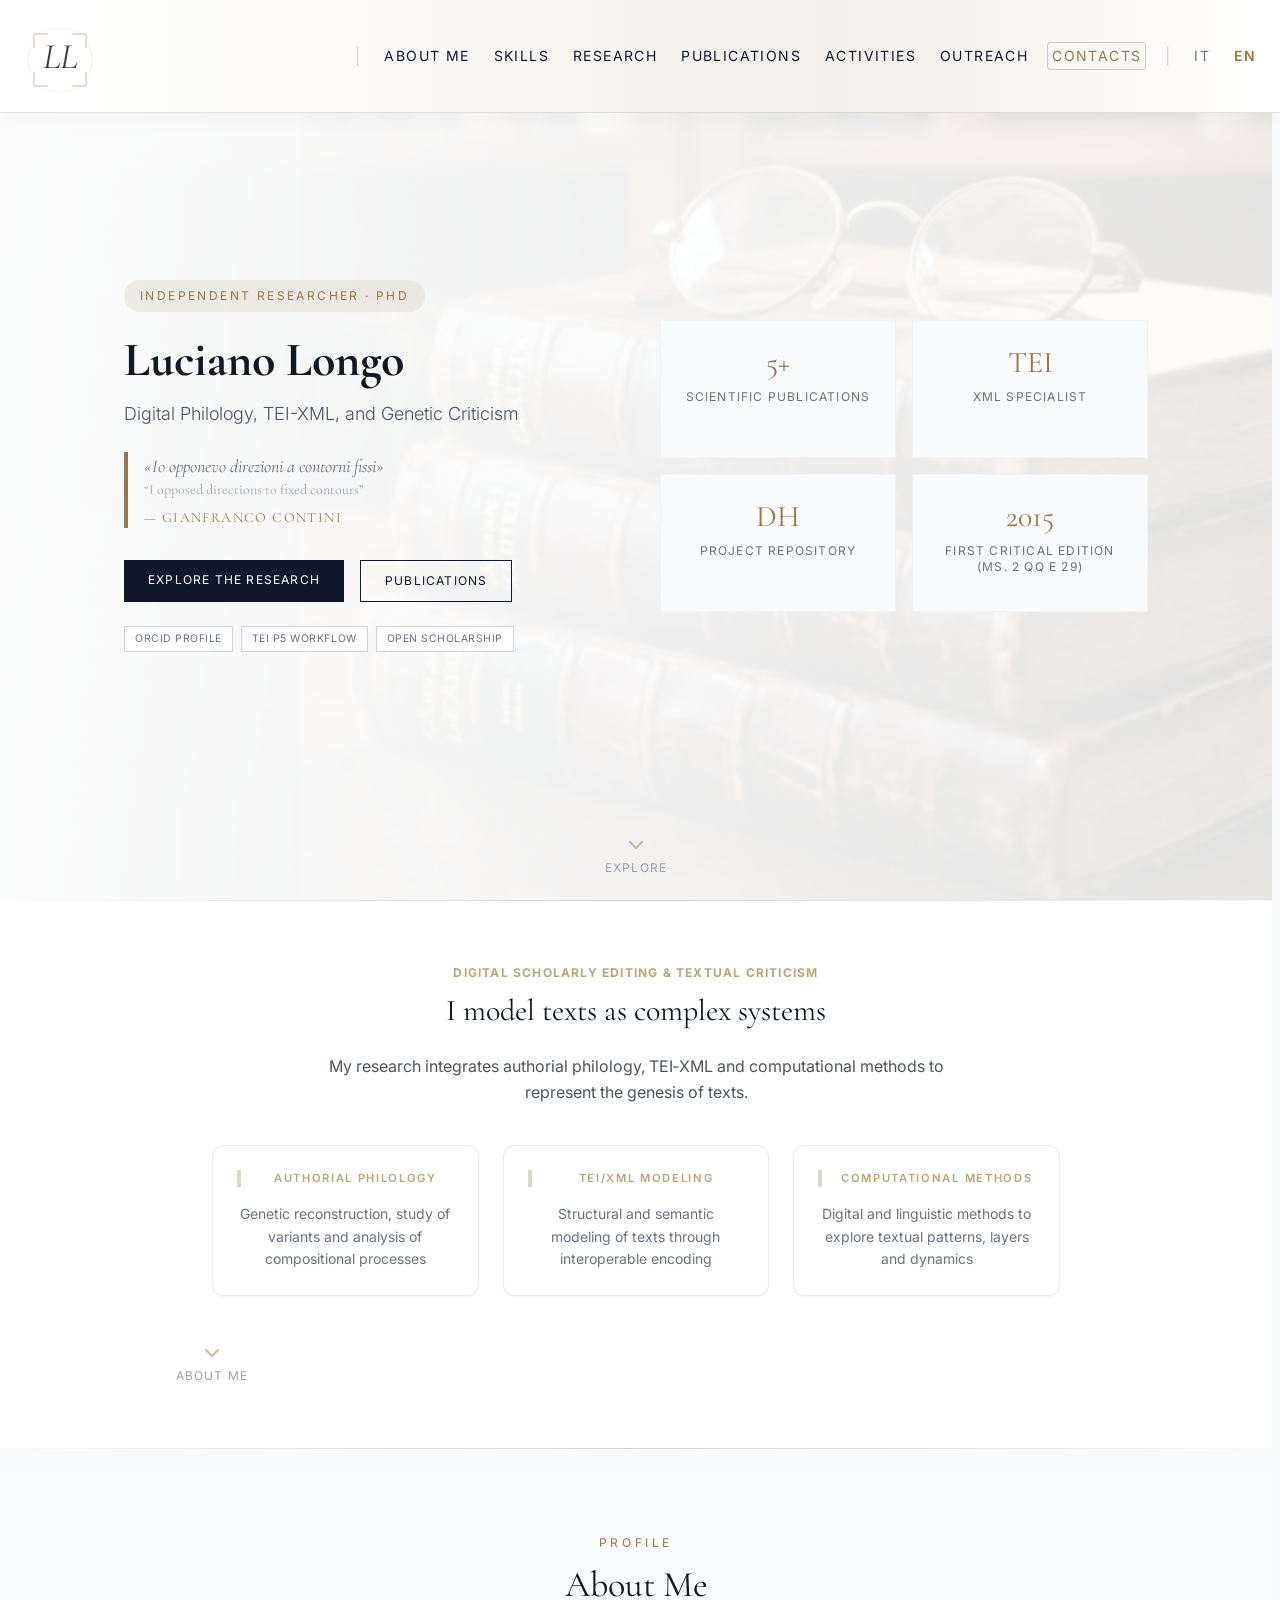
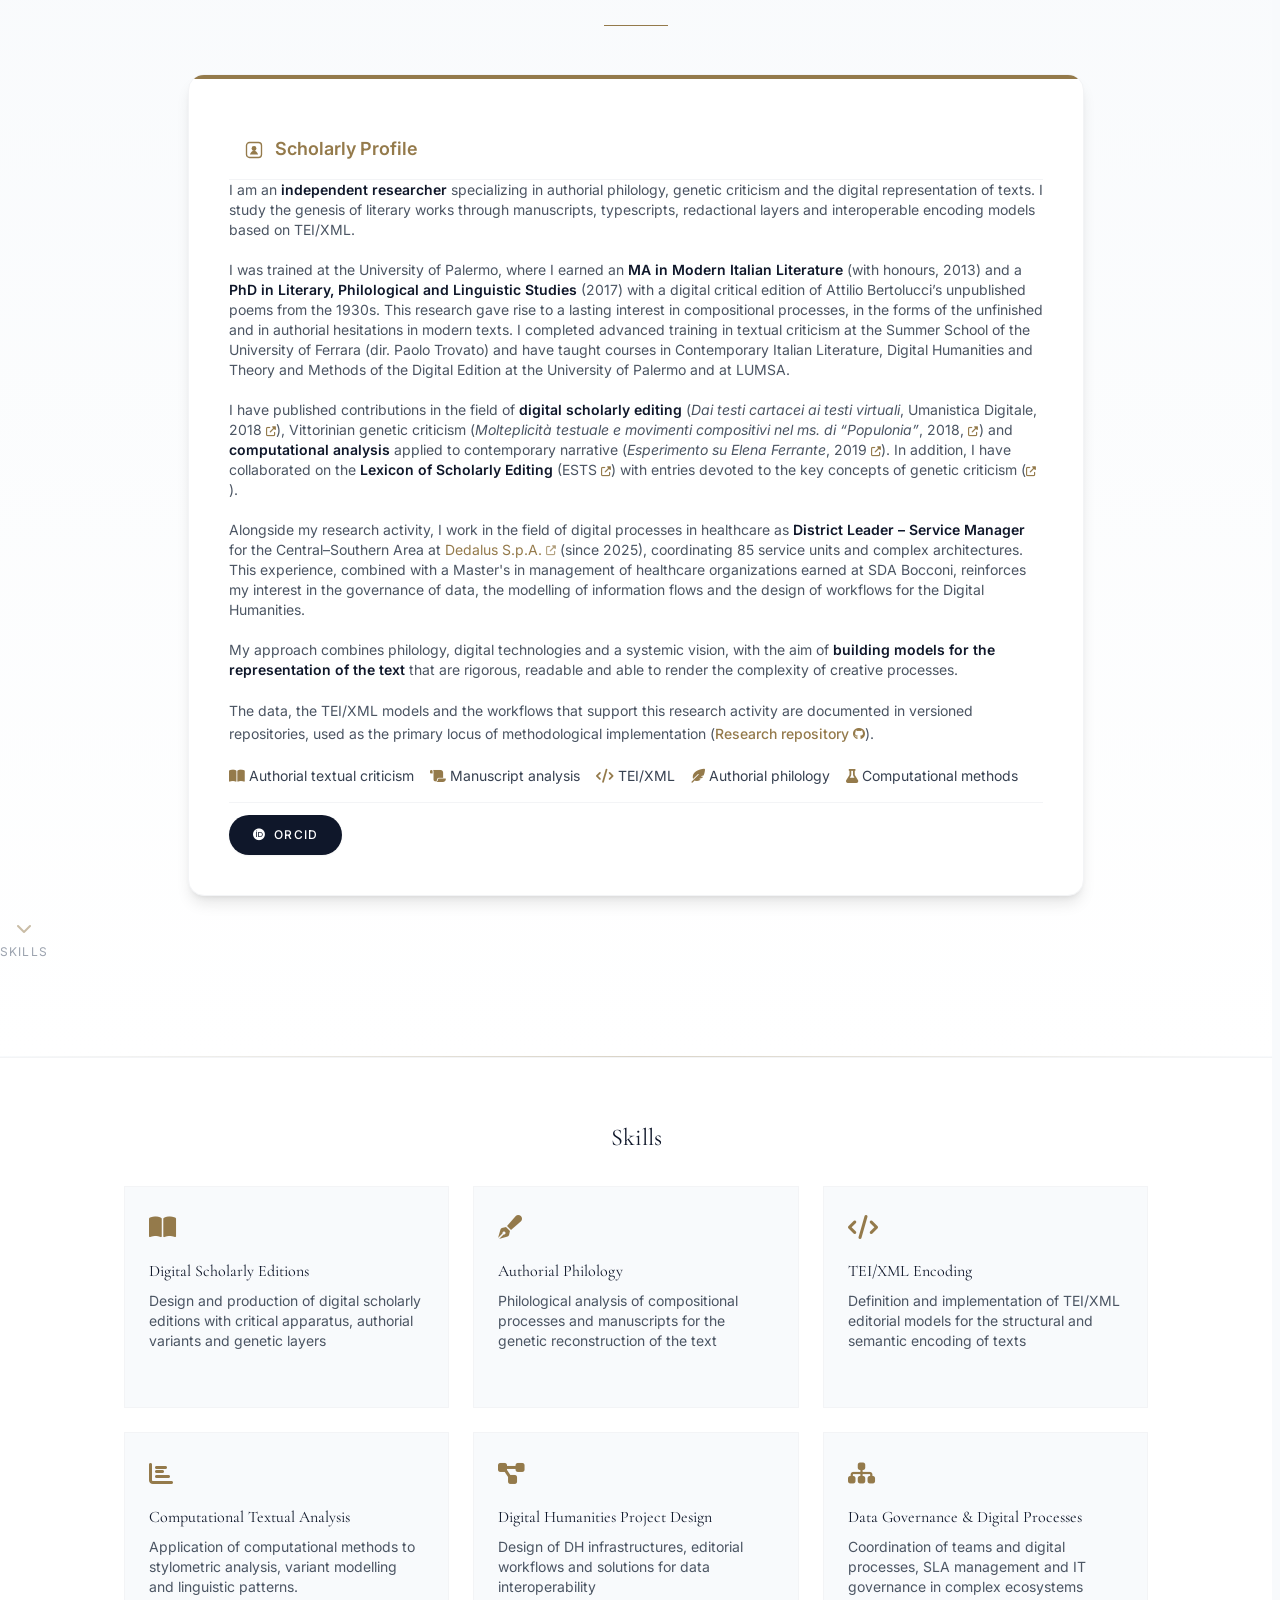
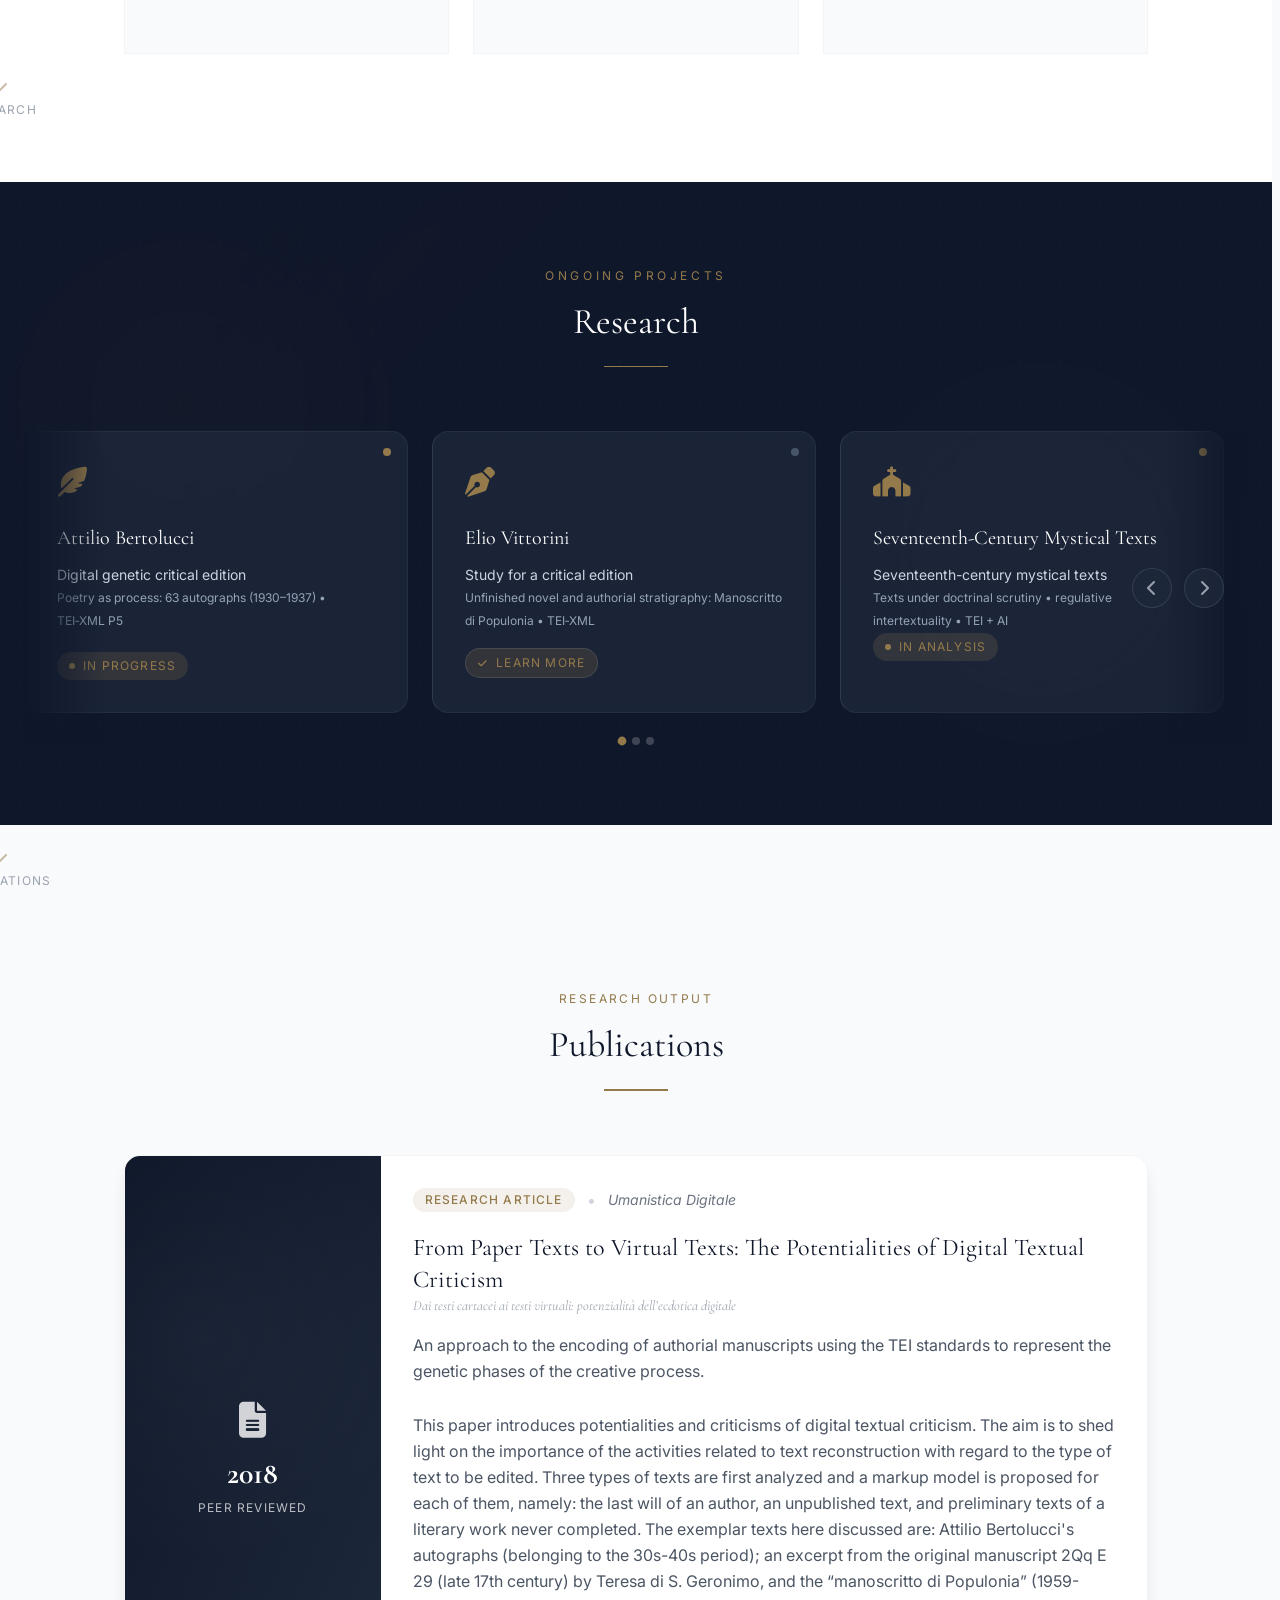
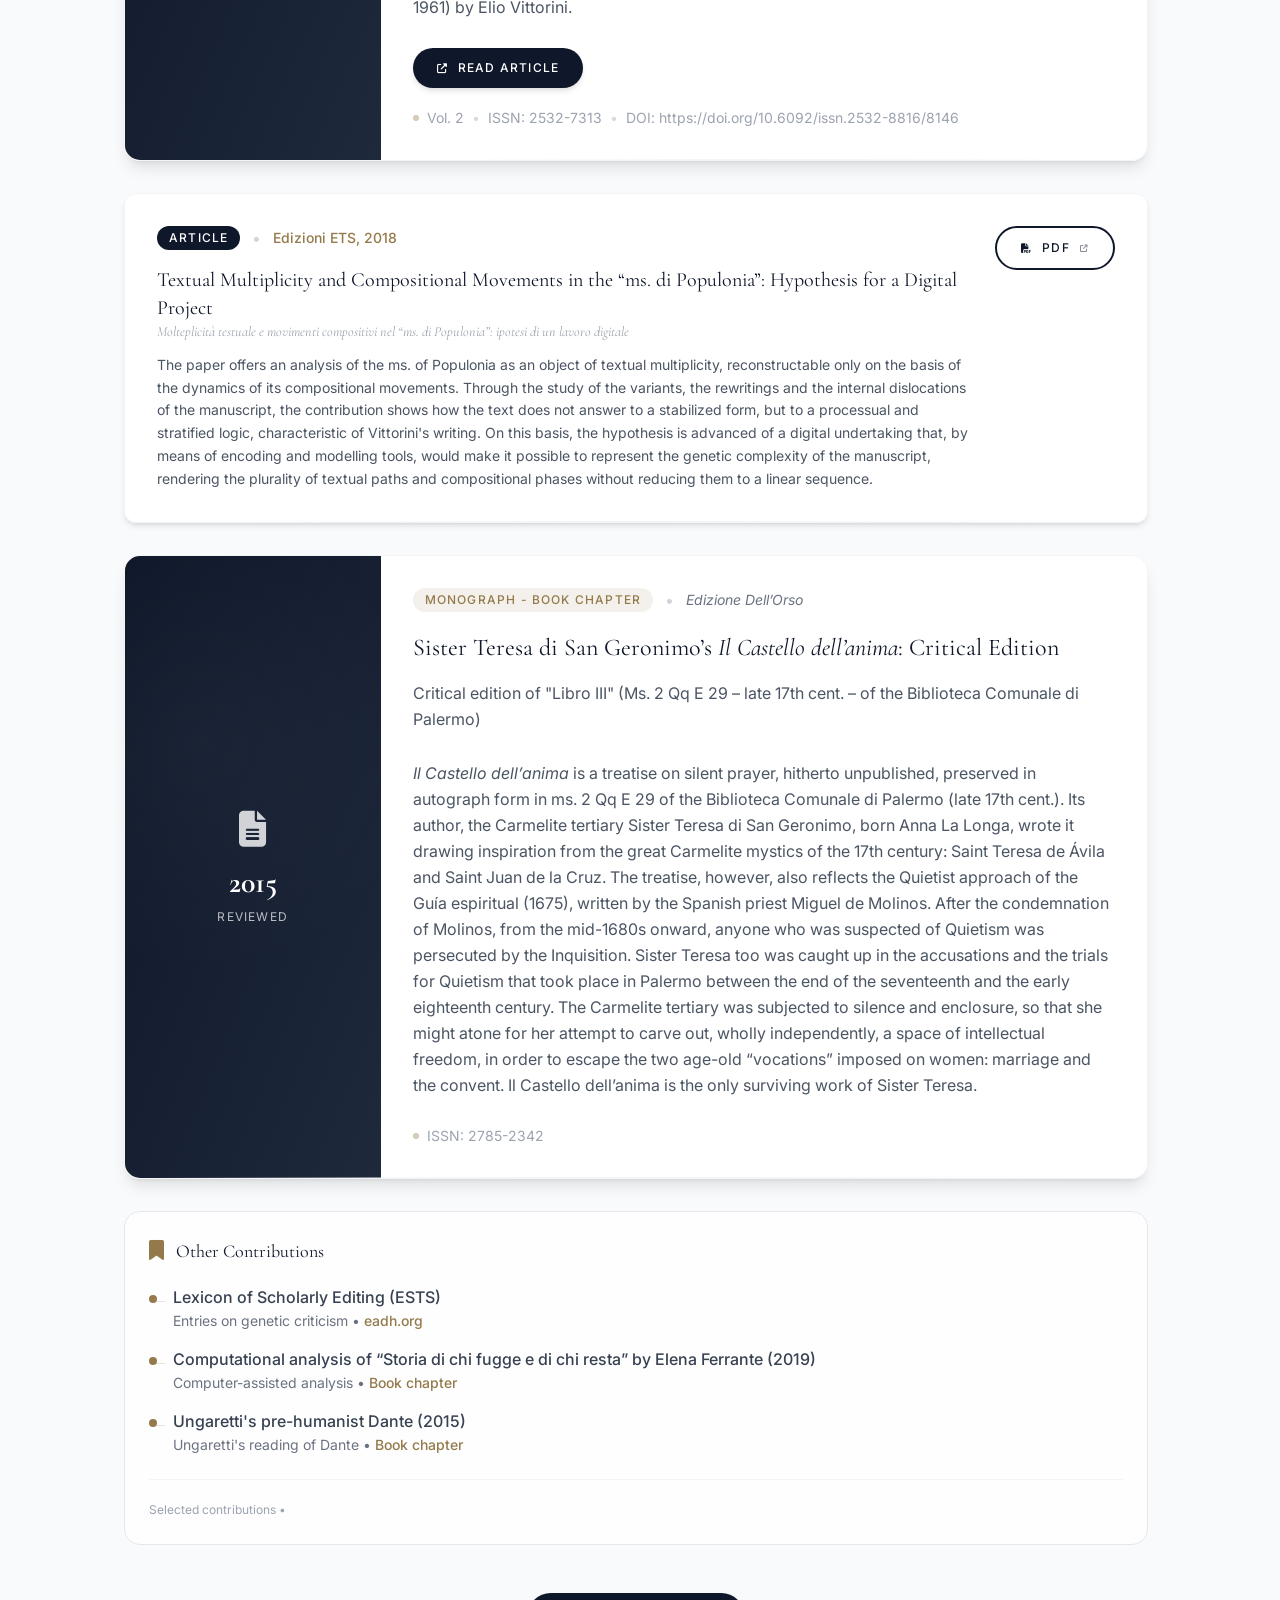
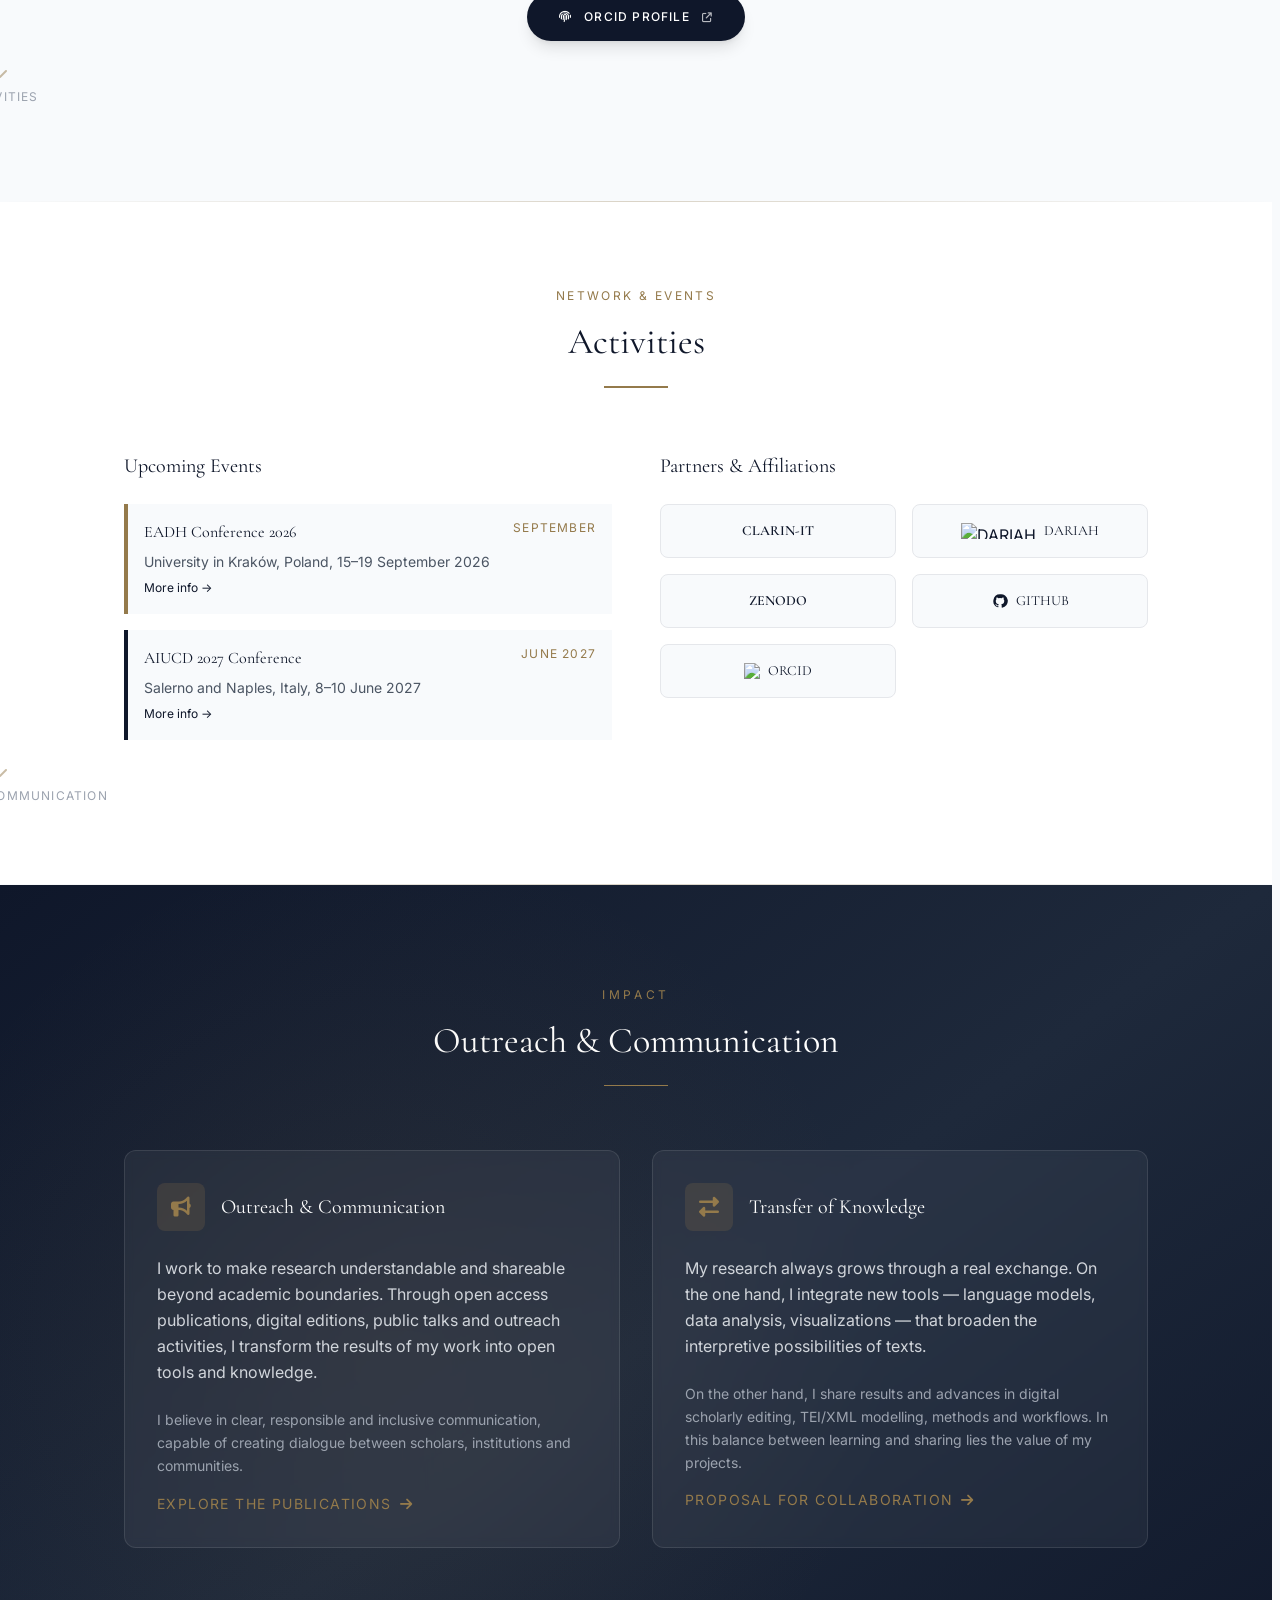
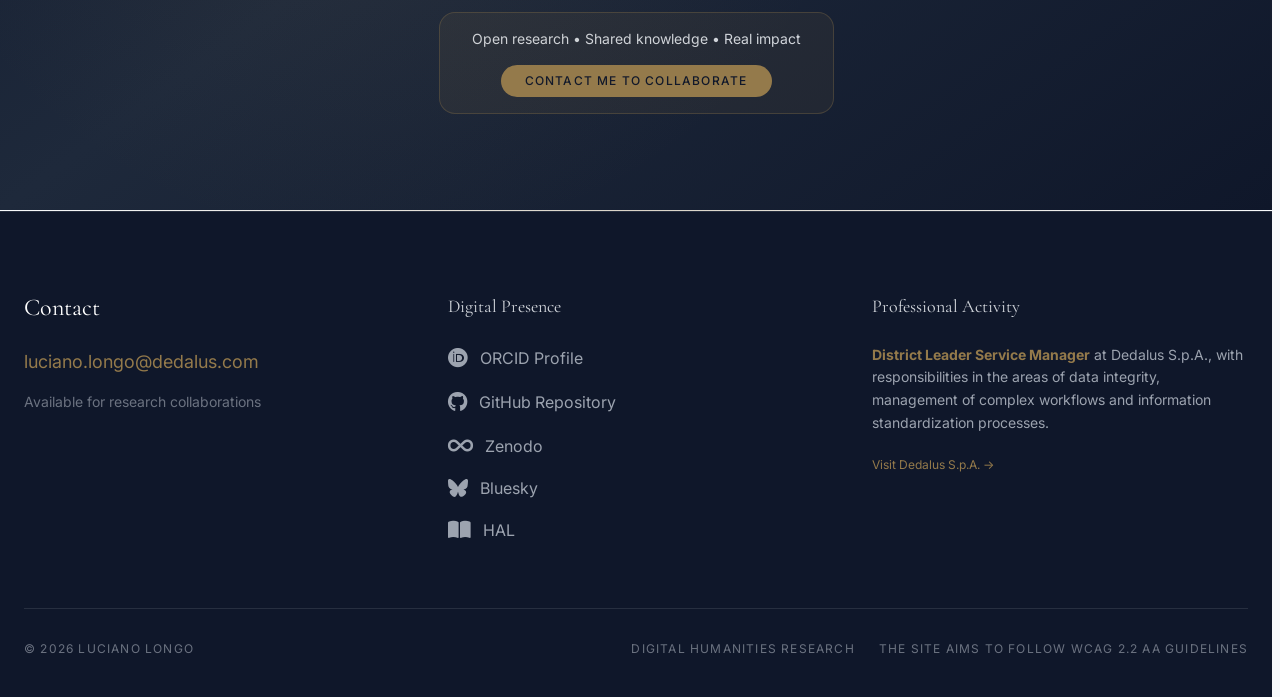
==== commit a38104c3: "Update links in index.html Added a new link to the CV and updated the existing Bluesky link." ====
--- a/en/index.html
+++ b/en/index.html
@@ -66,7 +66,8 @@
   "sameAs": [
     "https://orcid.org/0009-0005-7557-7546",
     "https://github.com/luciano-longo77",
-    "https://bsky.app/profile/lucianolongo.bsky.social"
+    "https://bsky.app/profile/lucianolongo.bsky.social",
+    "https://cv.hal.science/longo-luciano"
   ],
 
   "knowsAbout": [
@@ -2152,6 +2153,11 @@
                                 </svg>
                                 <span>Bluesky</span>
                             </a>
+                            <a href="https://cv.hal.science/longo-luciano" target="_blank" rel="noopener noreferrer"
+                                class="flex items-center gap-3 text-gray-400 hover:text-gold transition-colors">
+                                <i class="fas fa-book-open text-xl"></i>
+                                <span>HAL</span>
+                            </a>
                         </div>
                     </div>
 
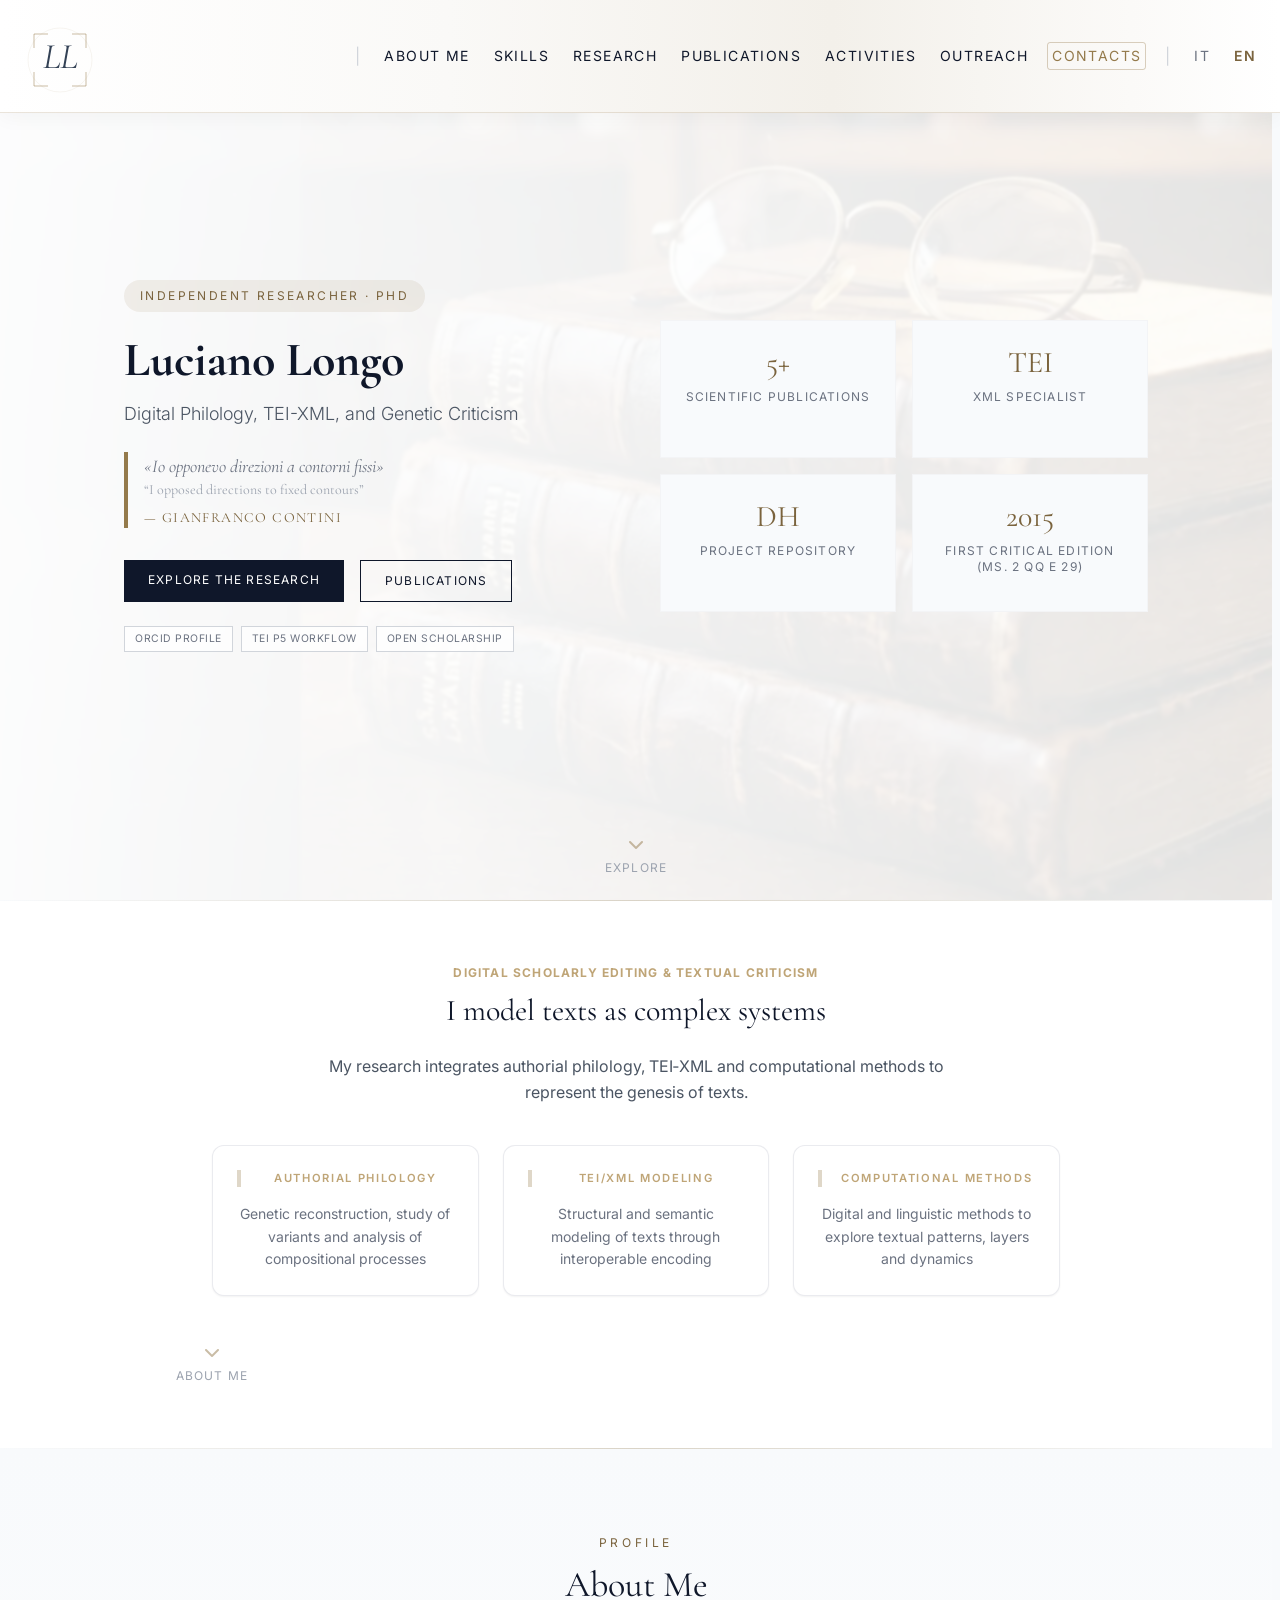
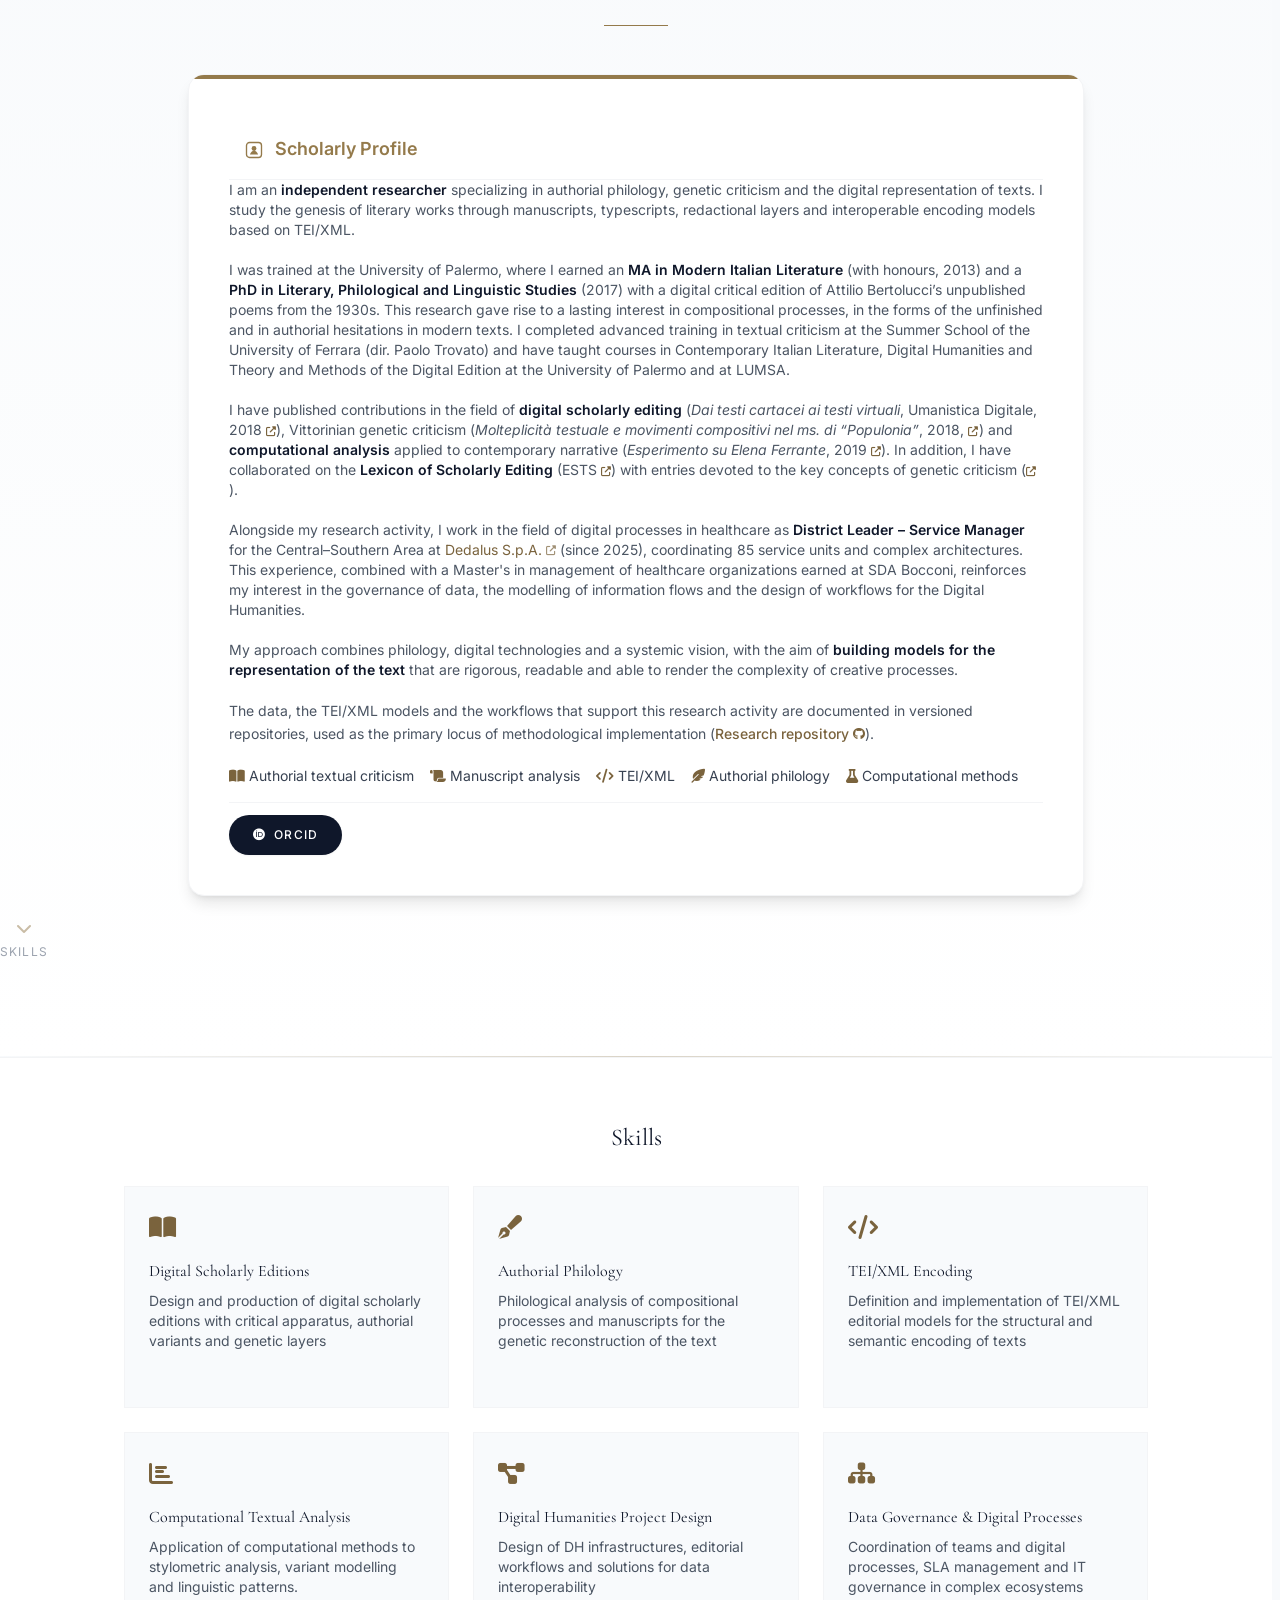
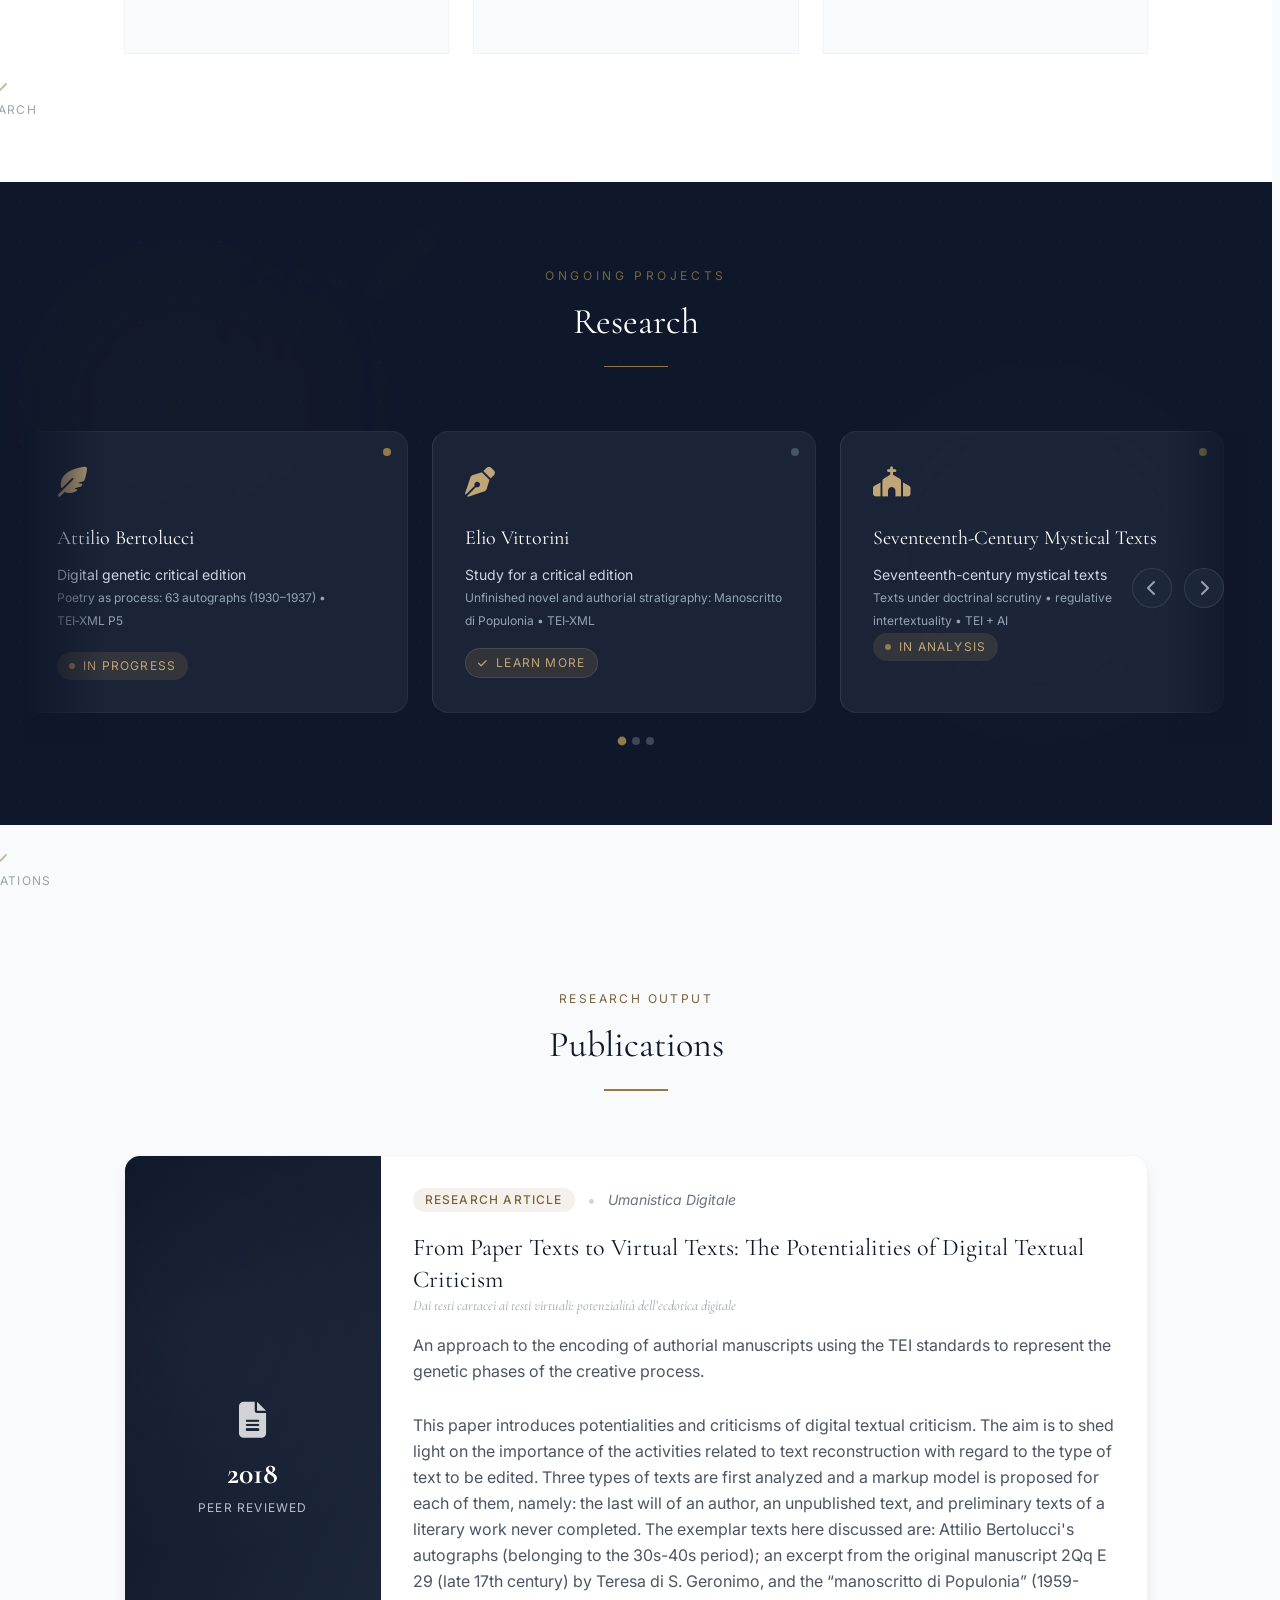
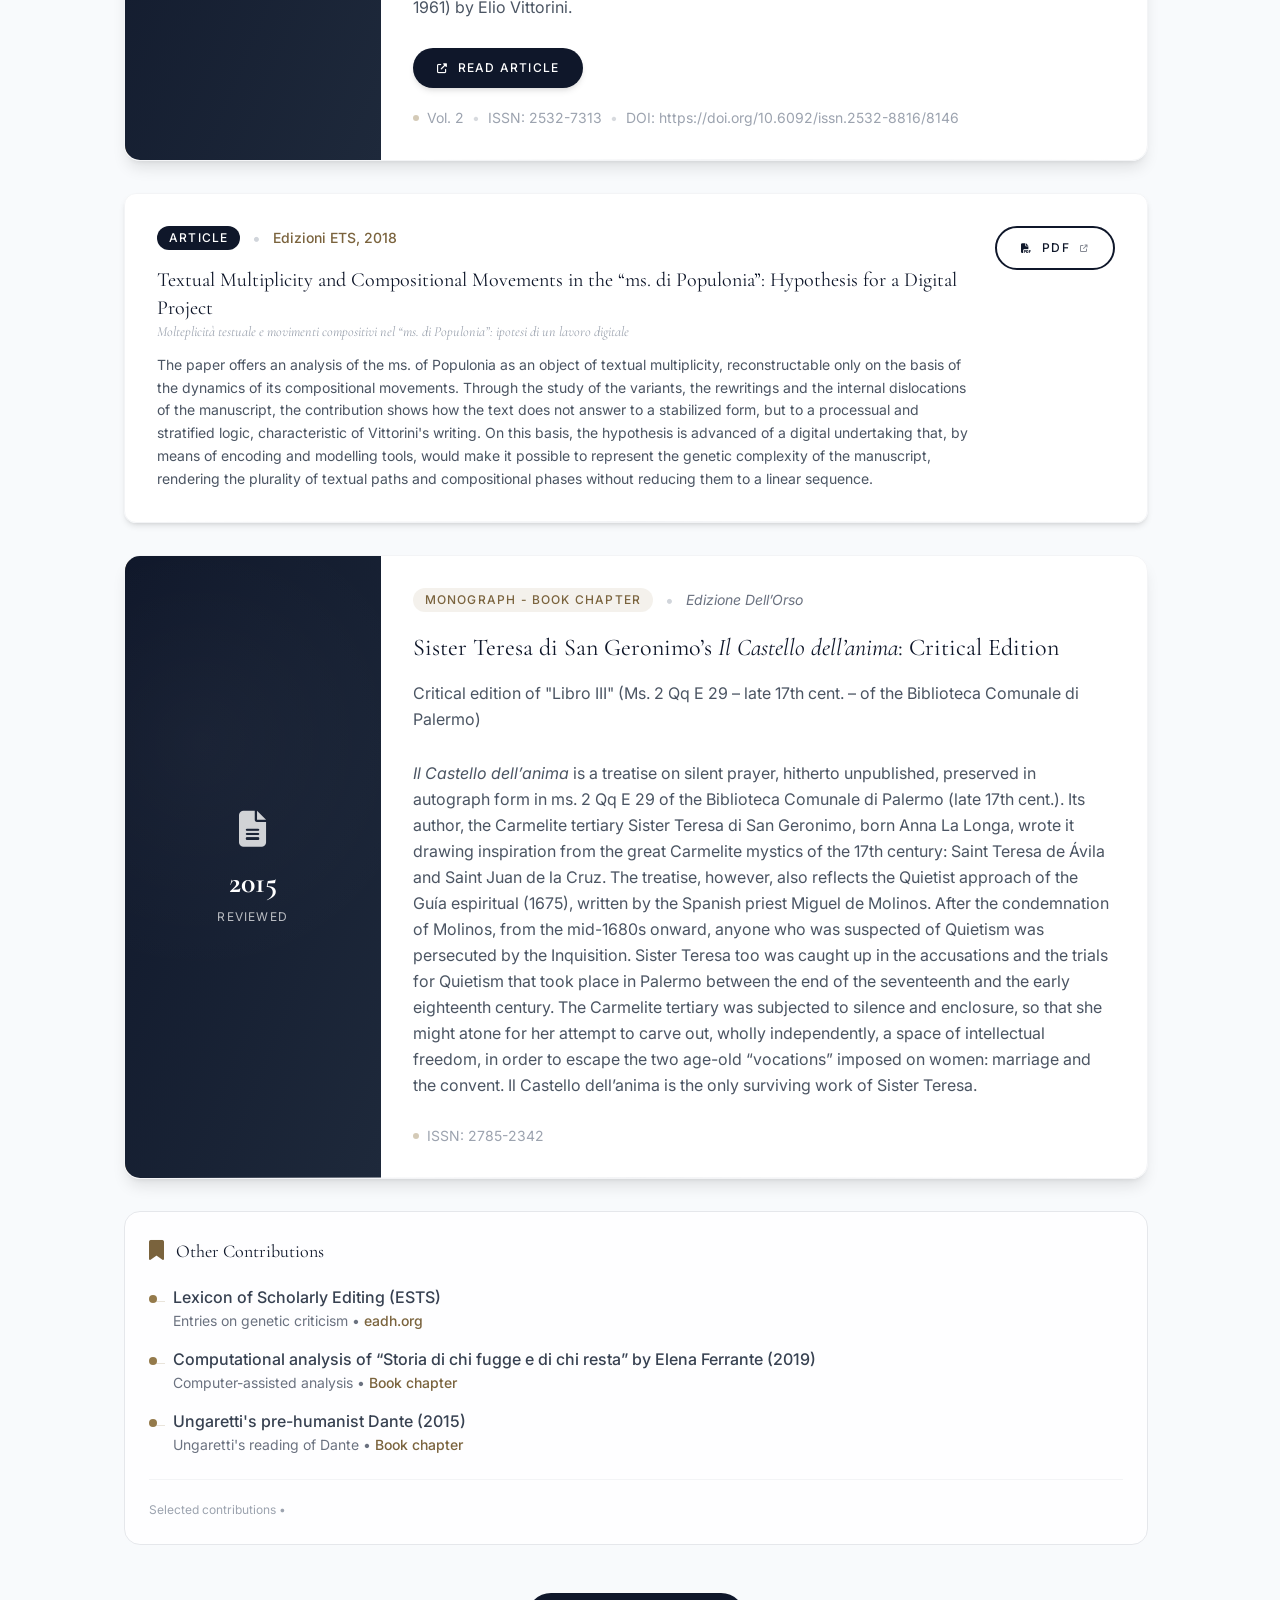
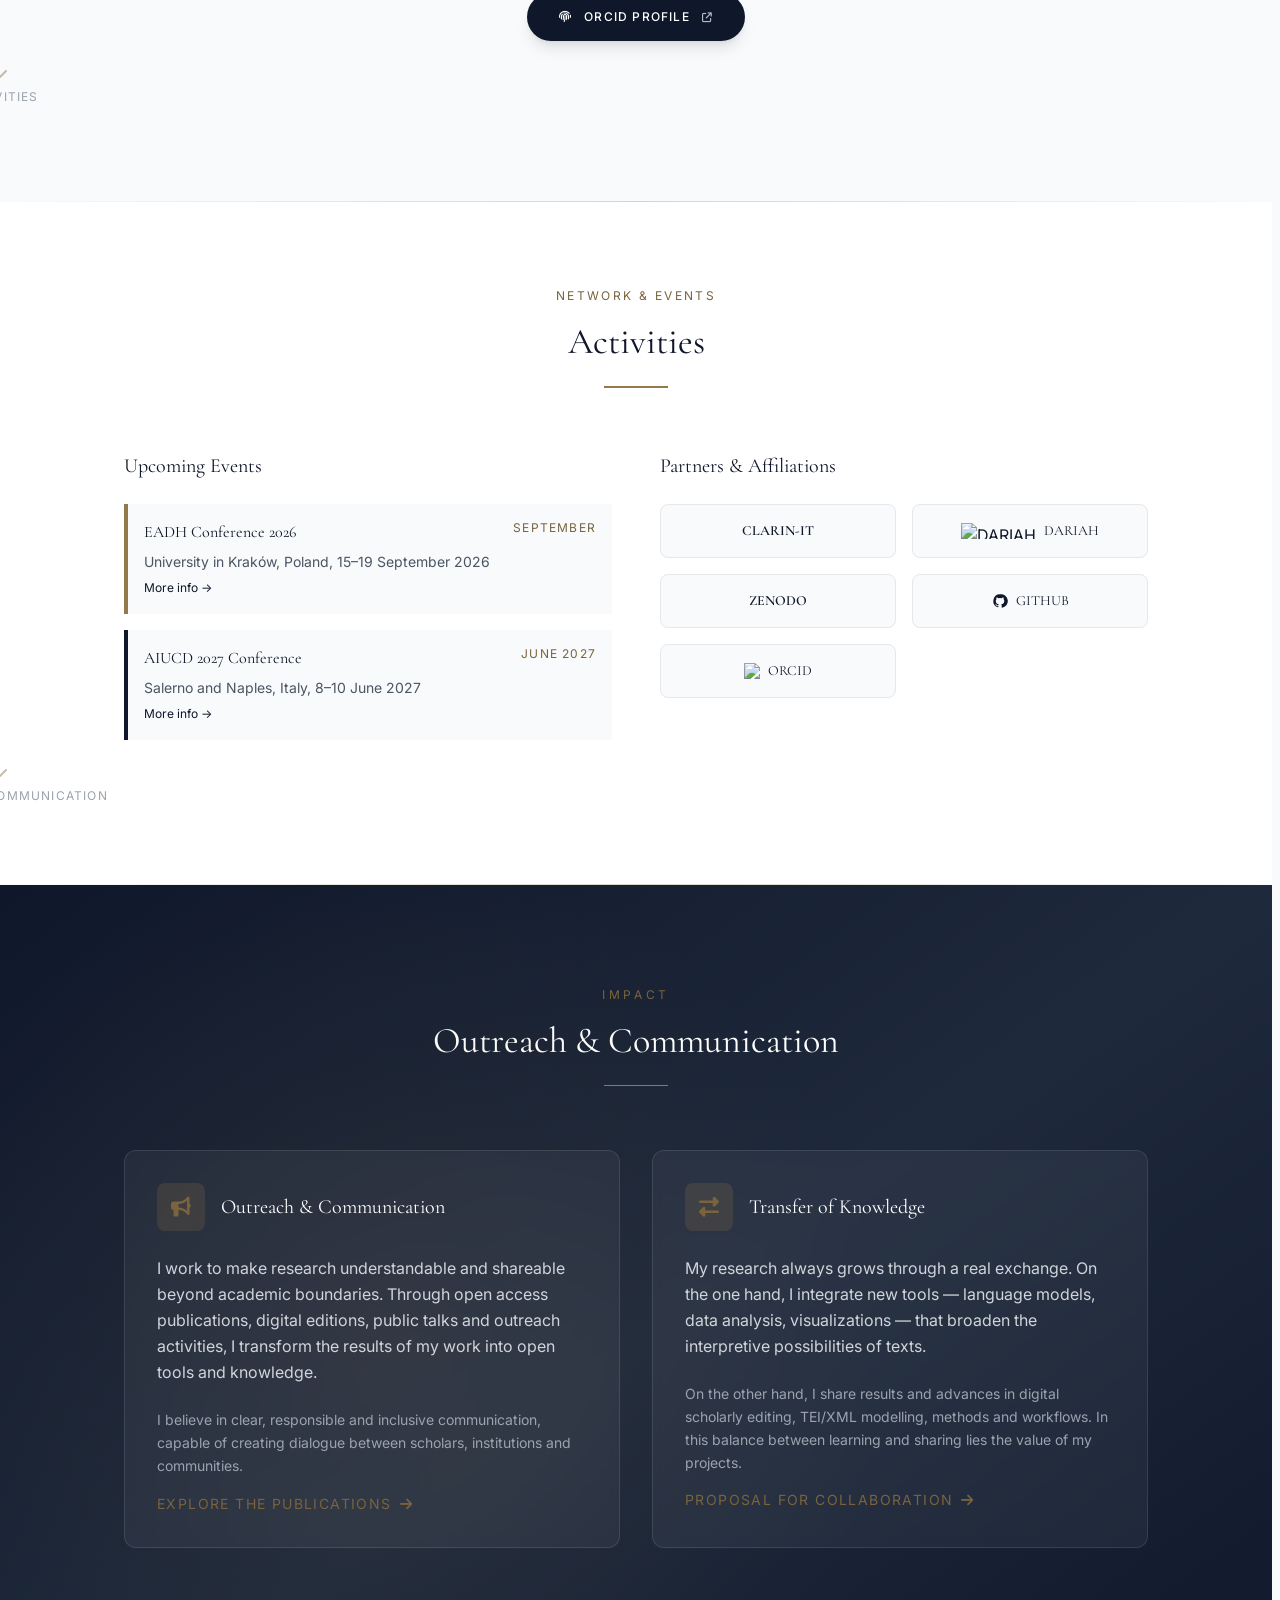
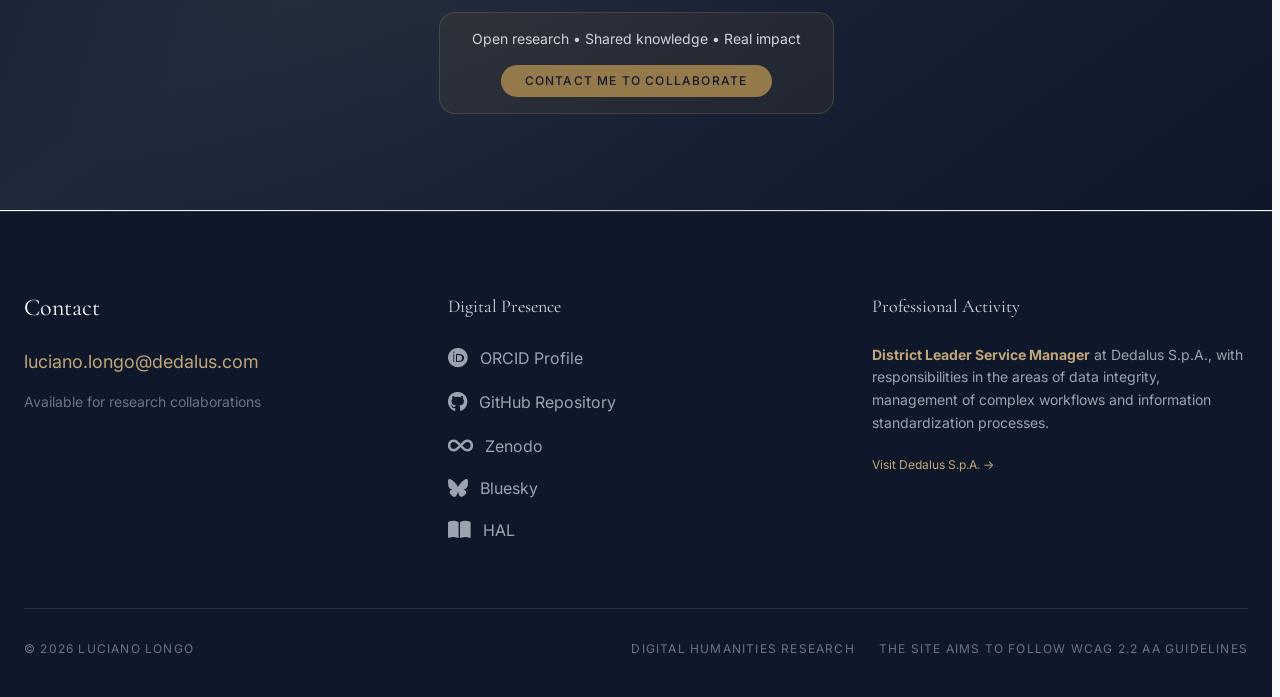
==== commit 256abeb9: "Add Open Graph and Twitter meta tags for images" ====
--- a/en/index.html
+++ b/en/index.html
@@ -30,6 +30,10 @@
     <meta property="og:description"
         content="Independent Researcher in Digital Humanities, Genetic Criticism & TEI/XML Encoding">
     <meta property="og:image" content="https://luciano-longo77.github.io/banner.webp">
+    <meta property="og:image:alt" content="Luciano Longo portfolio banner — digital philology and TEI/XML">
+    <meta property="og:image:type" content="image/webp">
+    <meta property="og:image:width" content="1664">
+    <meta property="og:image:height" content="928">
     <meta property="og:url" content="https://luciano-longo77.github.io/en/">
     <meta property="og:locale" content="en_US">
     <meta property="og:locale:alternate" content="it_IT">
@@ -39,6 +43,7 @@
     <meta name="twitter:description"
         content="Independent Researcher in Digital Humanities, Genetic Criticism & TEI/XML Encoding">
     <meta name="twitter:image" content="https://luciano-longo77.github.io/banner.webp">
+    <meta name="twitter:image:alt" content="Luciano Longo portfolio banner — digital philology and TEI/XML">
 
     <script type="application/ld+json">
 {
@@ -205,7 +210,9 @@
         href="https://fonts.googleapis.com/css2?family=Cormorant+Garamond:ital,wght@0,400;0,600;1,400&family=Inter:wght@300;400;500;600&display=swap">
     <noscript><link rel="stylesheet"
         href="https://fonts.googleapis.com/css2?family=Cormorant+Garamond:ital,wght@0,400;0,600;1,400&family=Inter:wght@300;400;500;600&display=swap"></noscript>
-    <link rel="stylesheet" href="https://cdnjs.cloudflare.com/ajax/libs/font-awesome/6.4.0/css/all.min.css">
+    <link rel="preload" as="style" href="https://cdnjs.cloudflare.com/ajax/libs/font-awesome/6.4.0/css/all.min.css">
+    <link rel="stylesheet" href="https://cdnjs.cloudflare.com/ajax/libs/font-awesome/6.4.0/css/all.min.css" media="print" onload="this.media='all'">
+    <noscript><link rel="stylesheet" href="https://cdnjs.cloudflare.com/ajax/libs/font-awesome/6.4.0/css/all.min.css"></noscript>
     <link rel="stylesheet" href="../tailwind.css">
     <script src="../script.js" defer></script>
     <link rel="stylesheet" href="../styles.css">
--- a/styles.css
+++ b/styles.css
@@ -384,11 +384,23 @@
 
 /* HERO SECTION BACKGROUND */
 #presentation {
-  background: 
-    linear-gradient(to right, 
+  background:
+    linear-gradient(to right,
       rgba(255, 255, 255, 0.99) 0%,
       rgba(255, 255, 255, 0.93) 50%,
       rgba(248, 250, 252, 0.70) 100%
     );
   background-color: #ffffff;
 }
+
+/* ============================================
+   Contrasto AA del testo oro (WCAG 1.4.3, 4.5:1)
+   - default (sfondo chiaro): oro scuro  #7a633d  -> ~5.7:1 su bianco
+   - zone scure (footer, card Ricerca): oro chiaro #bfa577 -> ~6-7:1
+   Riguarda solo il testo oro pieno e persistente. Restano invariati:
+   sfondi/bordi oro, gli stati :hover (hover:text-gold) e le varianti
+   in opacita' (text-gold/50, /60, /0), che sono decorativi.
+   ============================================ */
+.text-gold { color: var(--gold-dark); }
+footer .text-gold,
+#research-scroll .text-gold { color: var(--gold-light); }
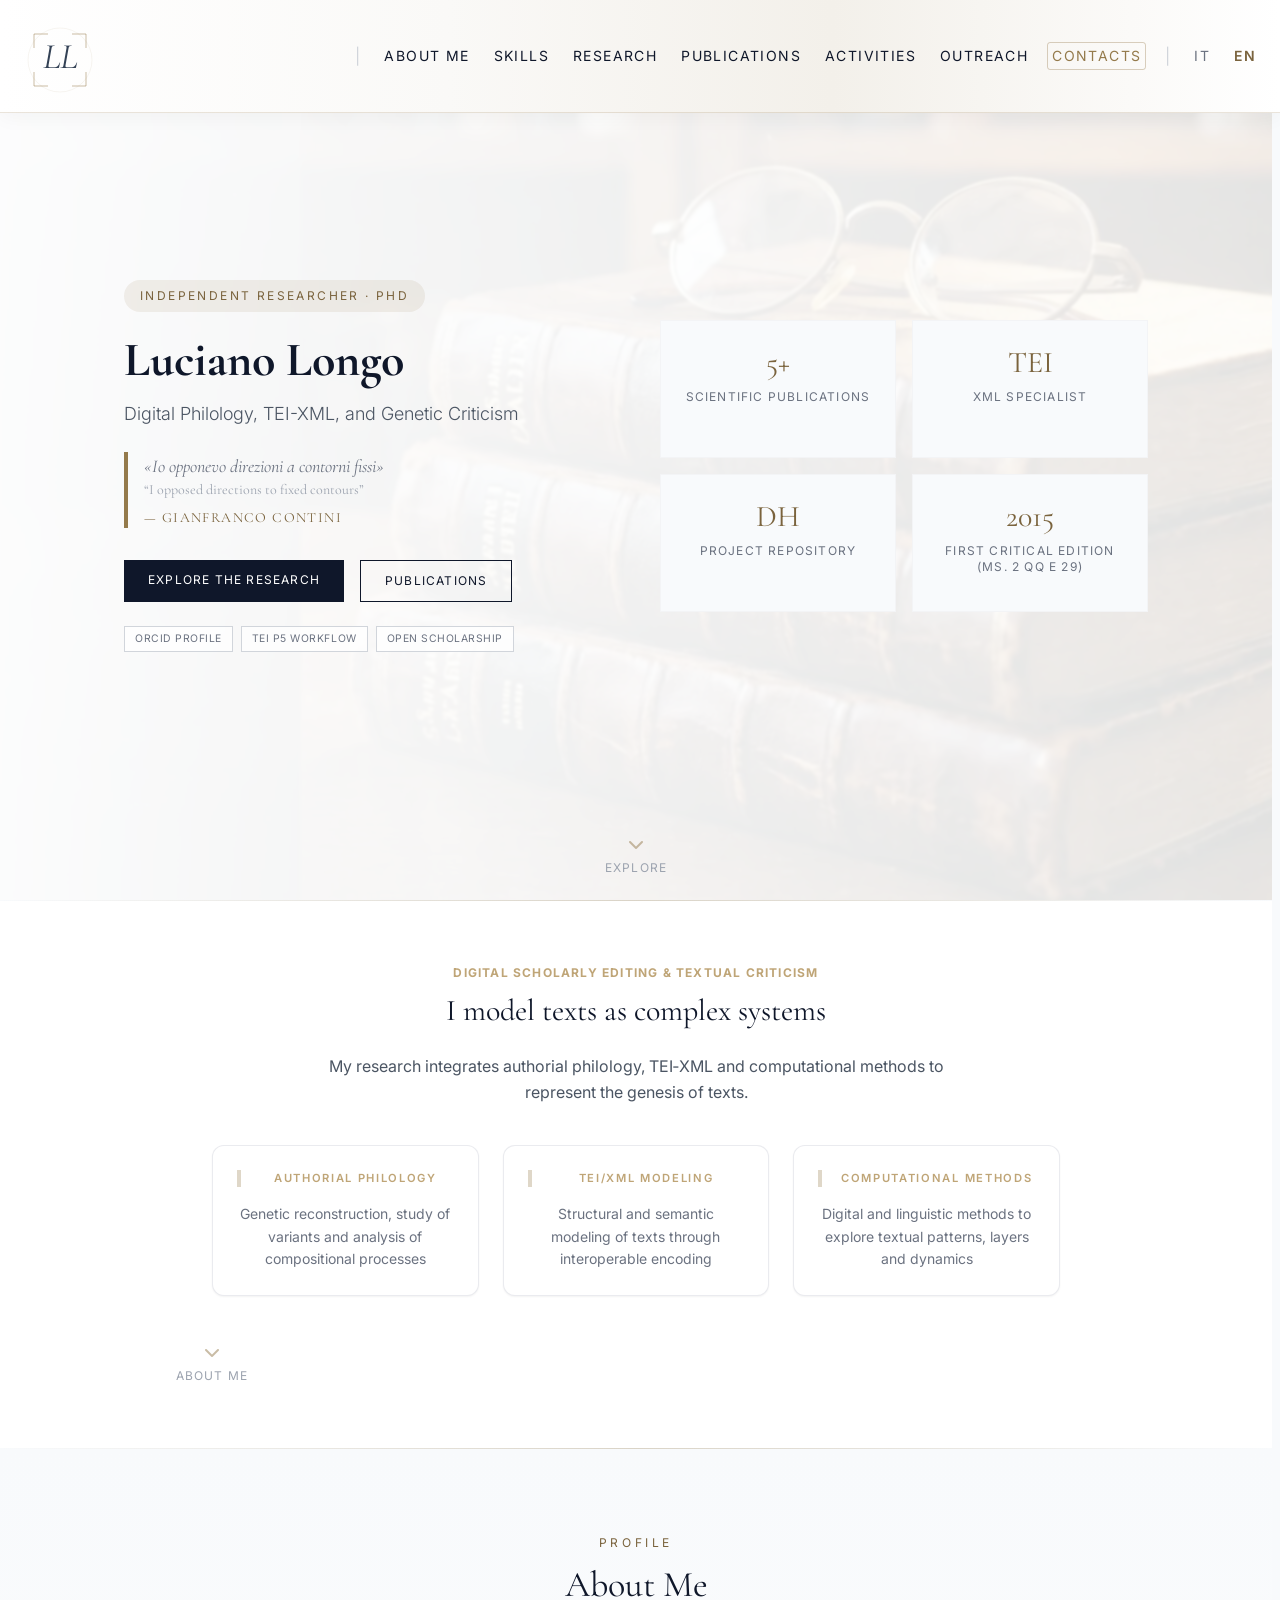
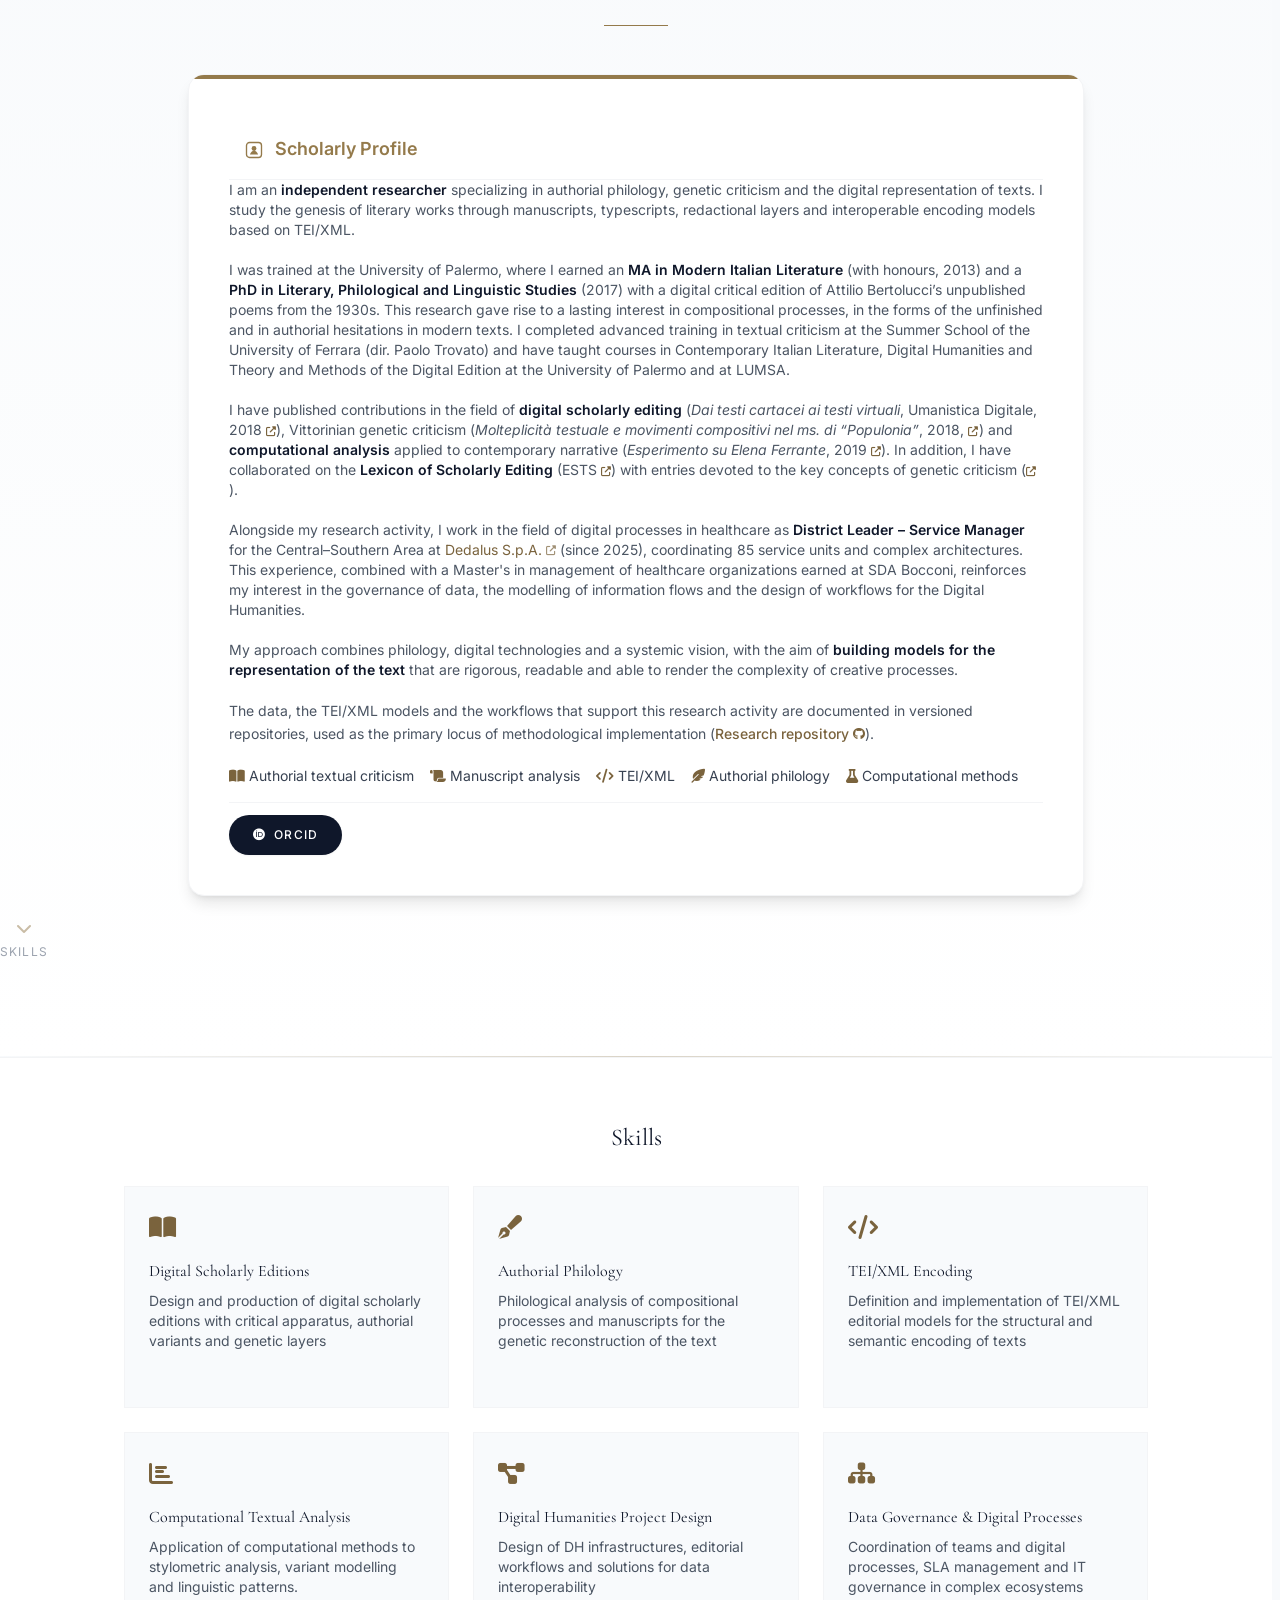
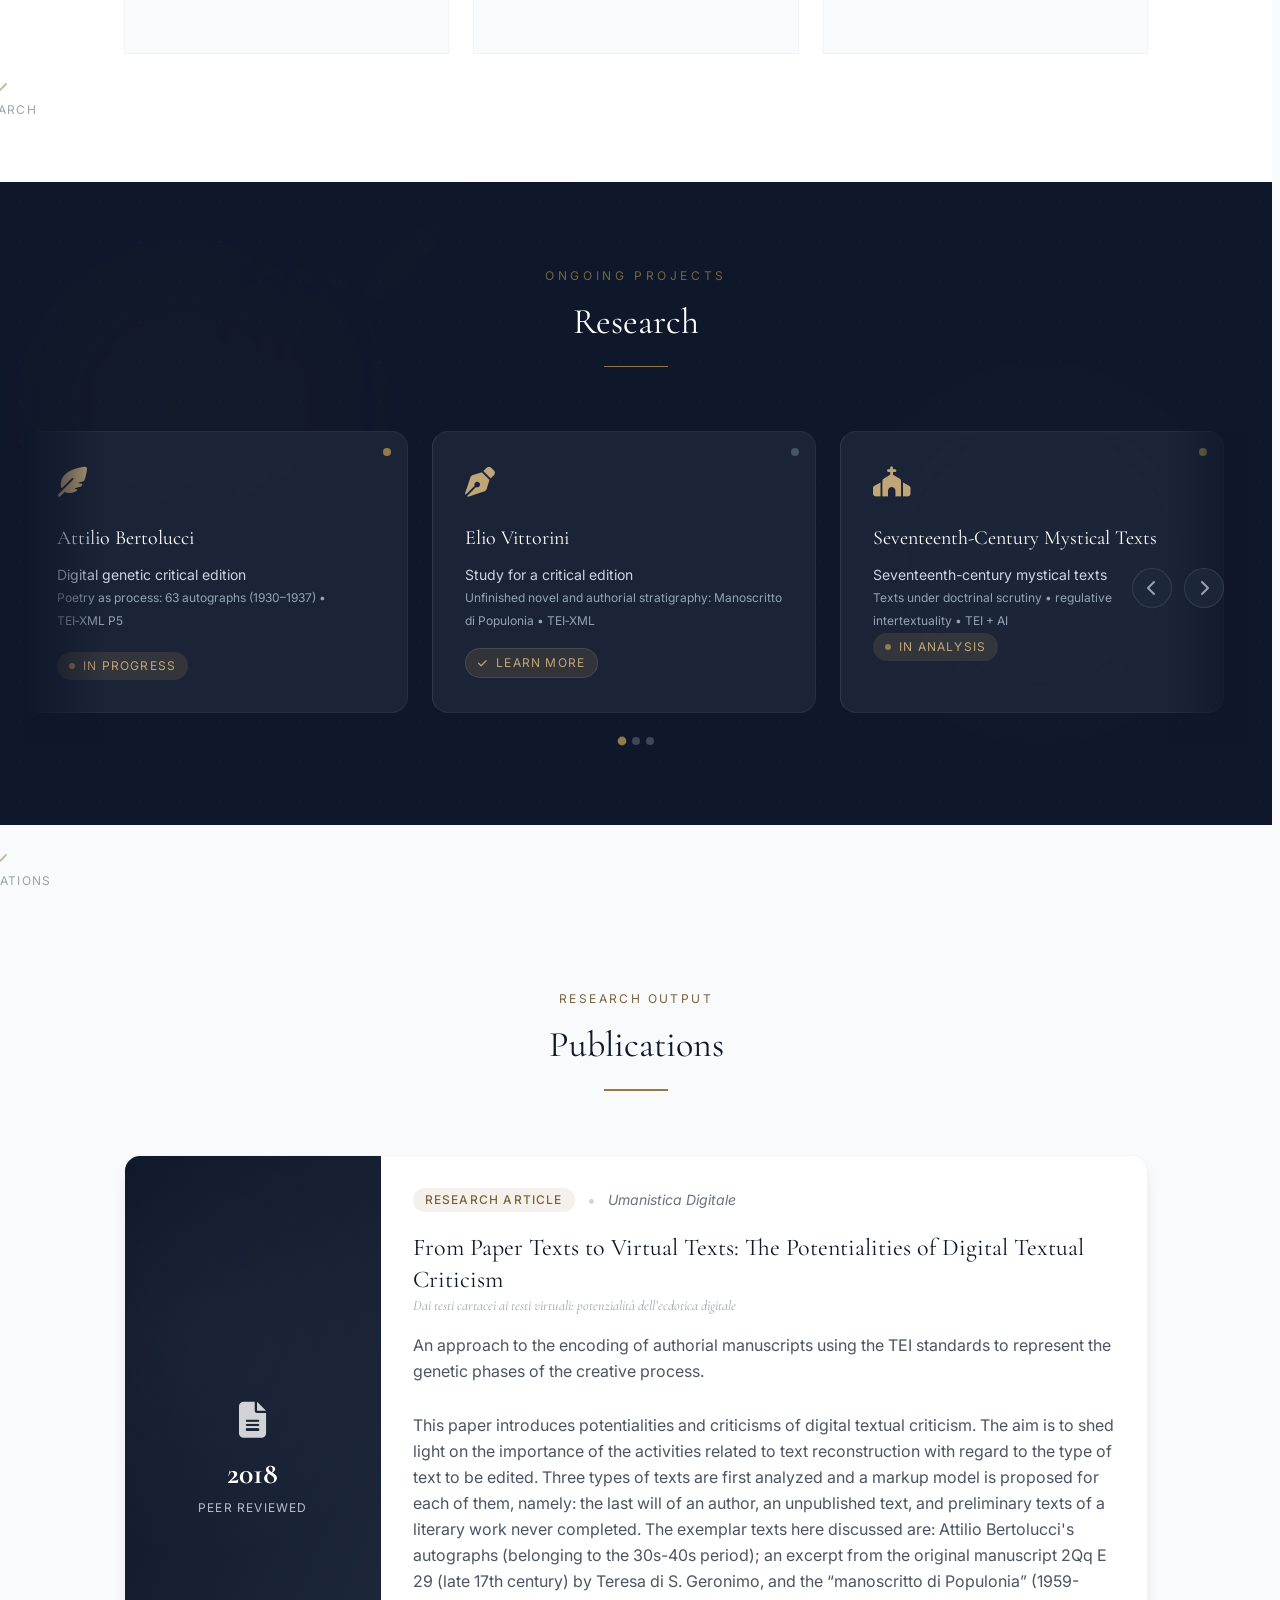
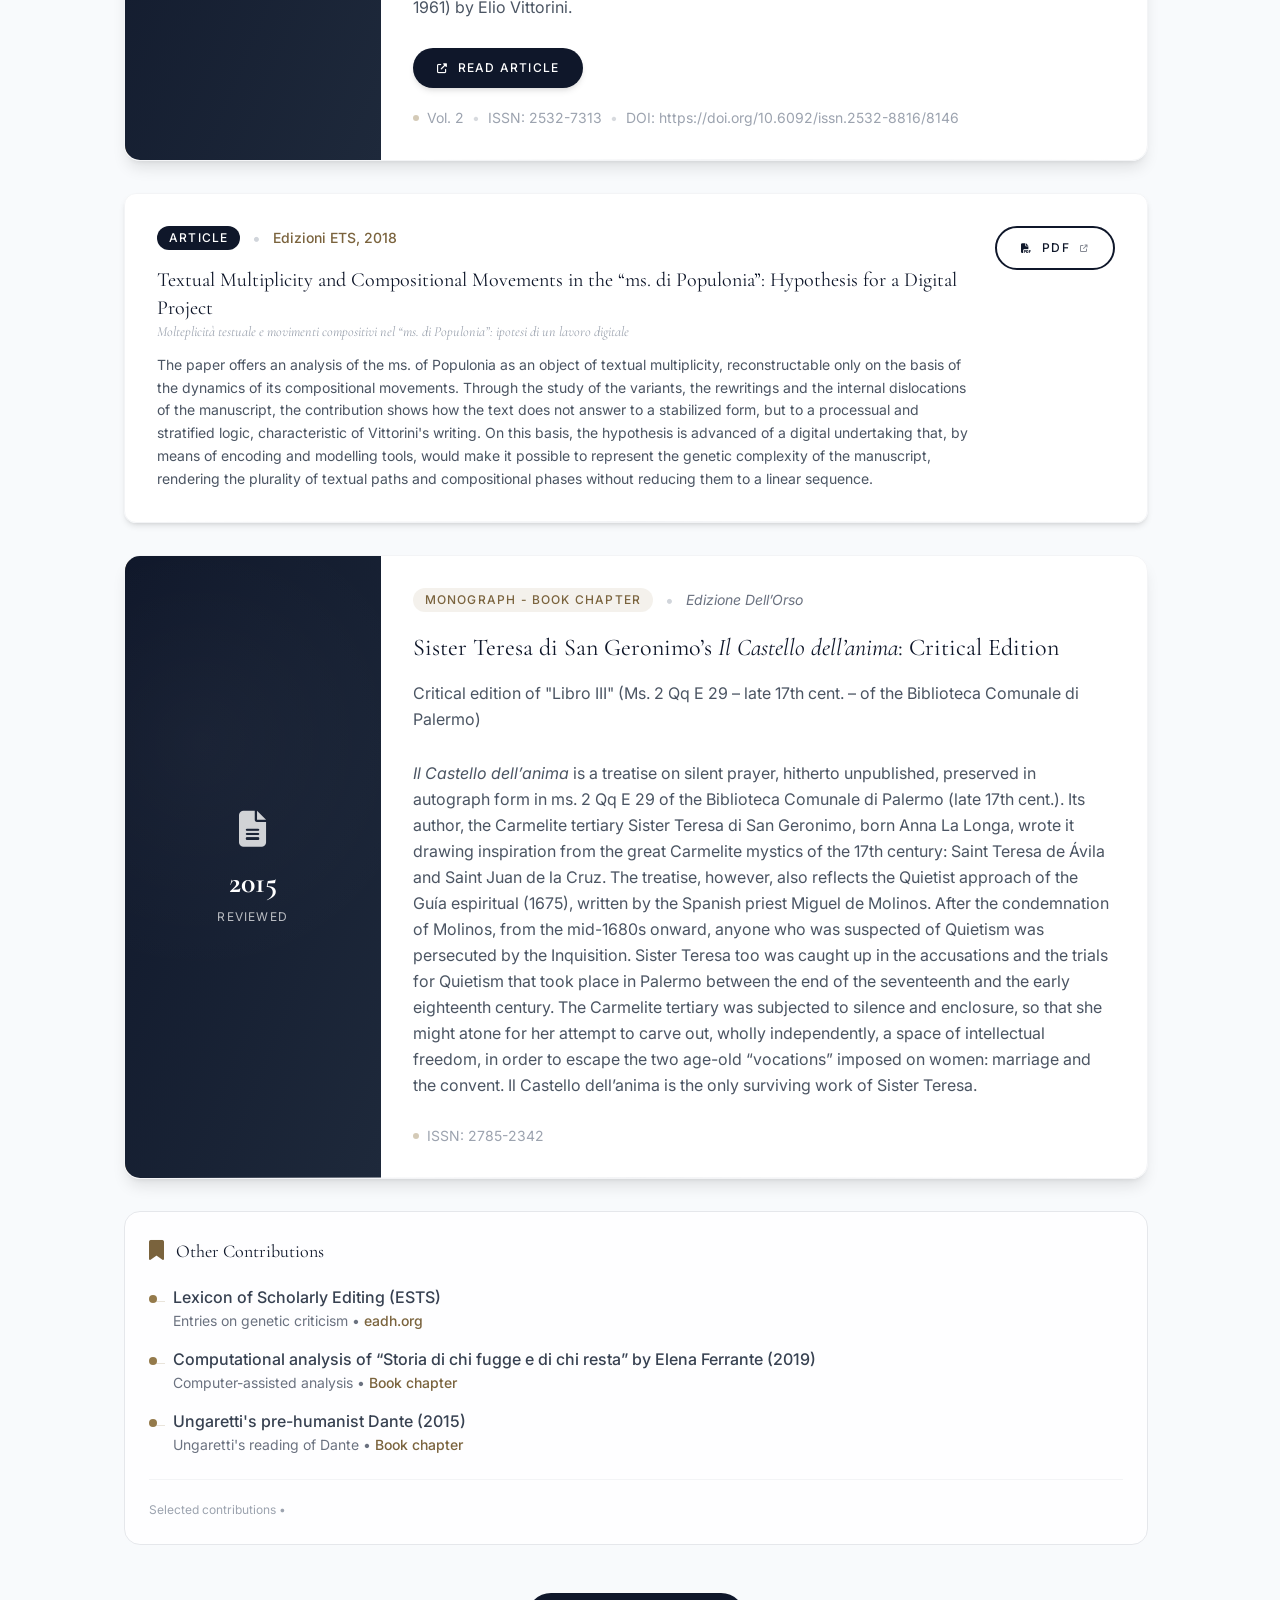
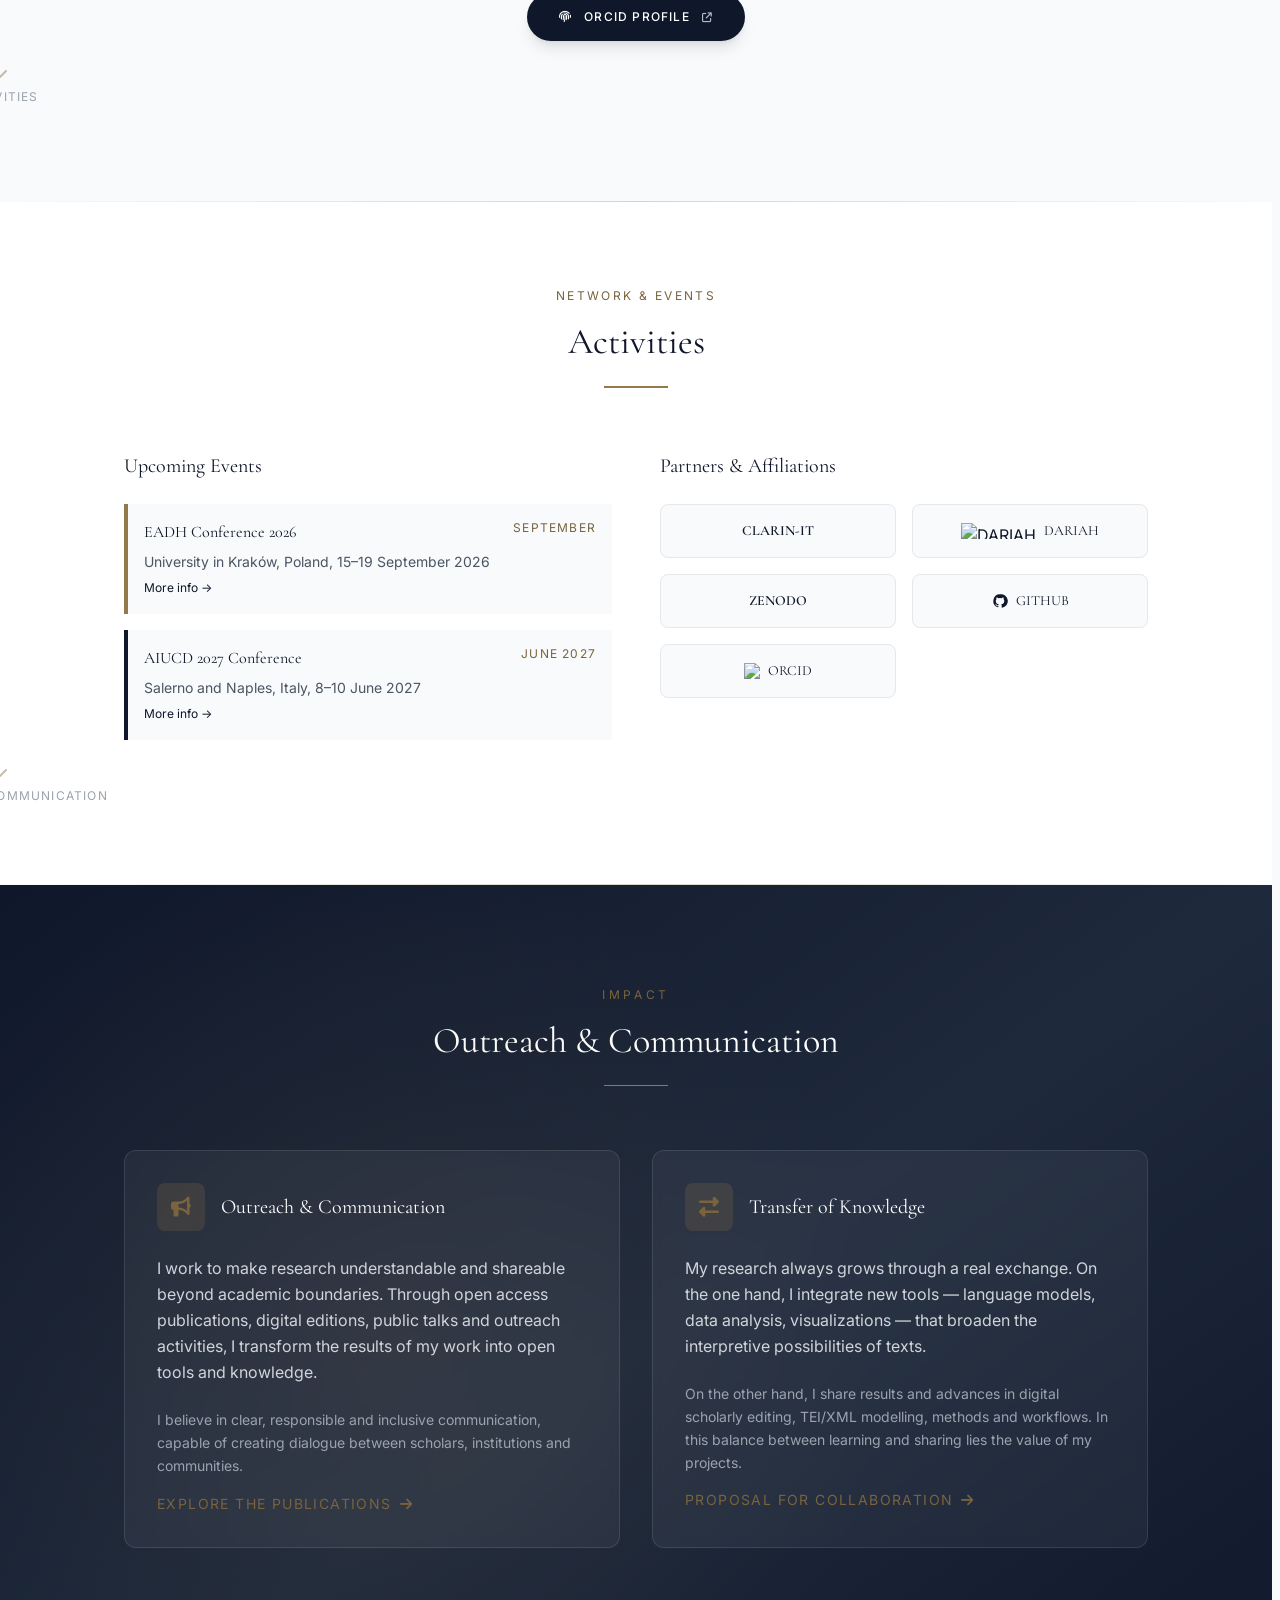
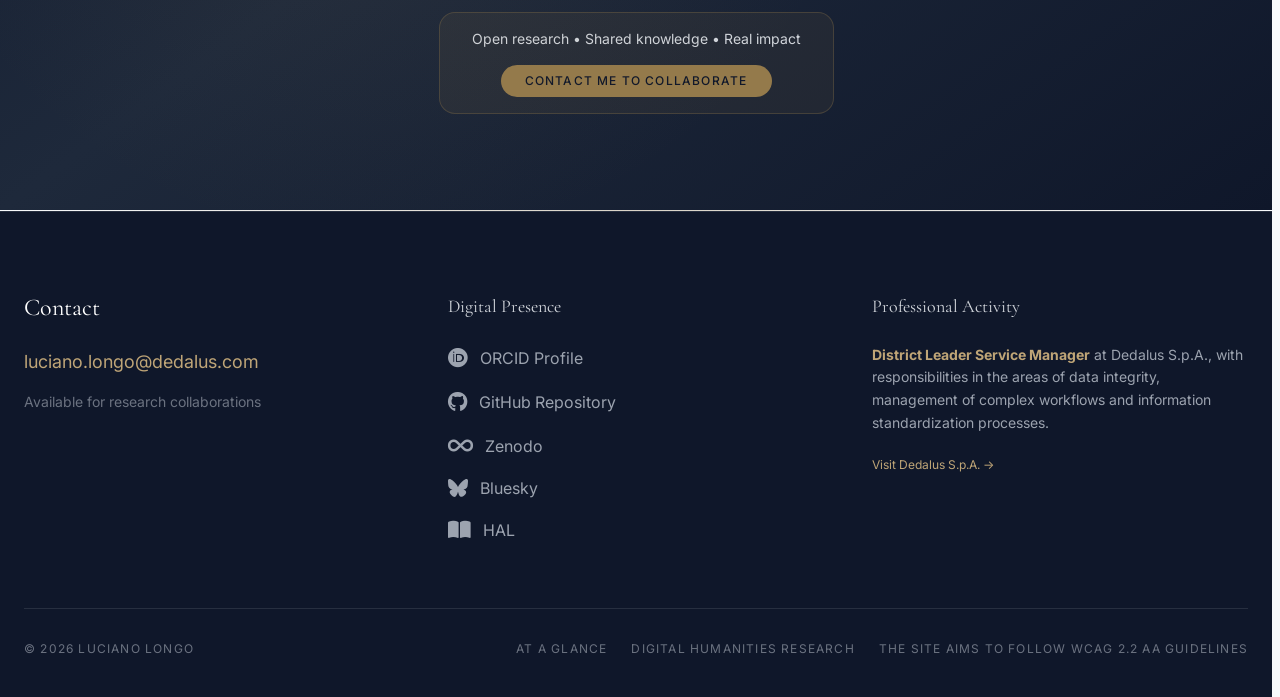
==== commit e25ced0c: "Add 'At a glance' link to index.html" ====
--- a/en/index.html
+++ b/en/index.html
@@ -2192,6 +2192,7 @@
                        <!-- <a href="entry/entry.html" class="hover:text-gold transition-colors flex items-center gap-2">
                             <i class="fas fa-home"></i> Pagina introduttiva
                         </a> -->
+                        <a href="faq.html" class="hover:text-gold transition-colors">At a glance</a>
                         <span>Digital Humanities Research</span>
                         <span>The site aims to follow WCAG 2.2 AA guidelines</span>
                     </div>
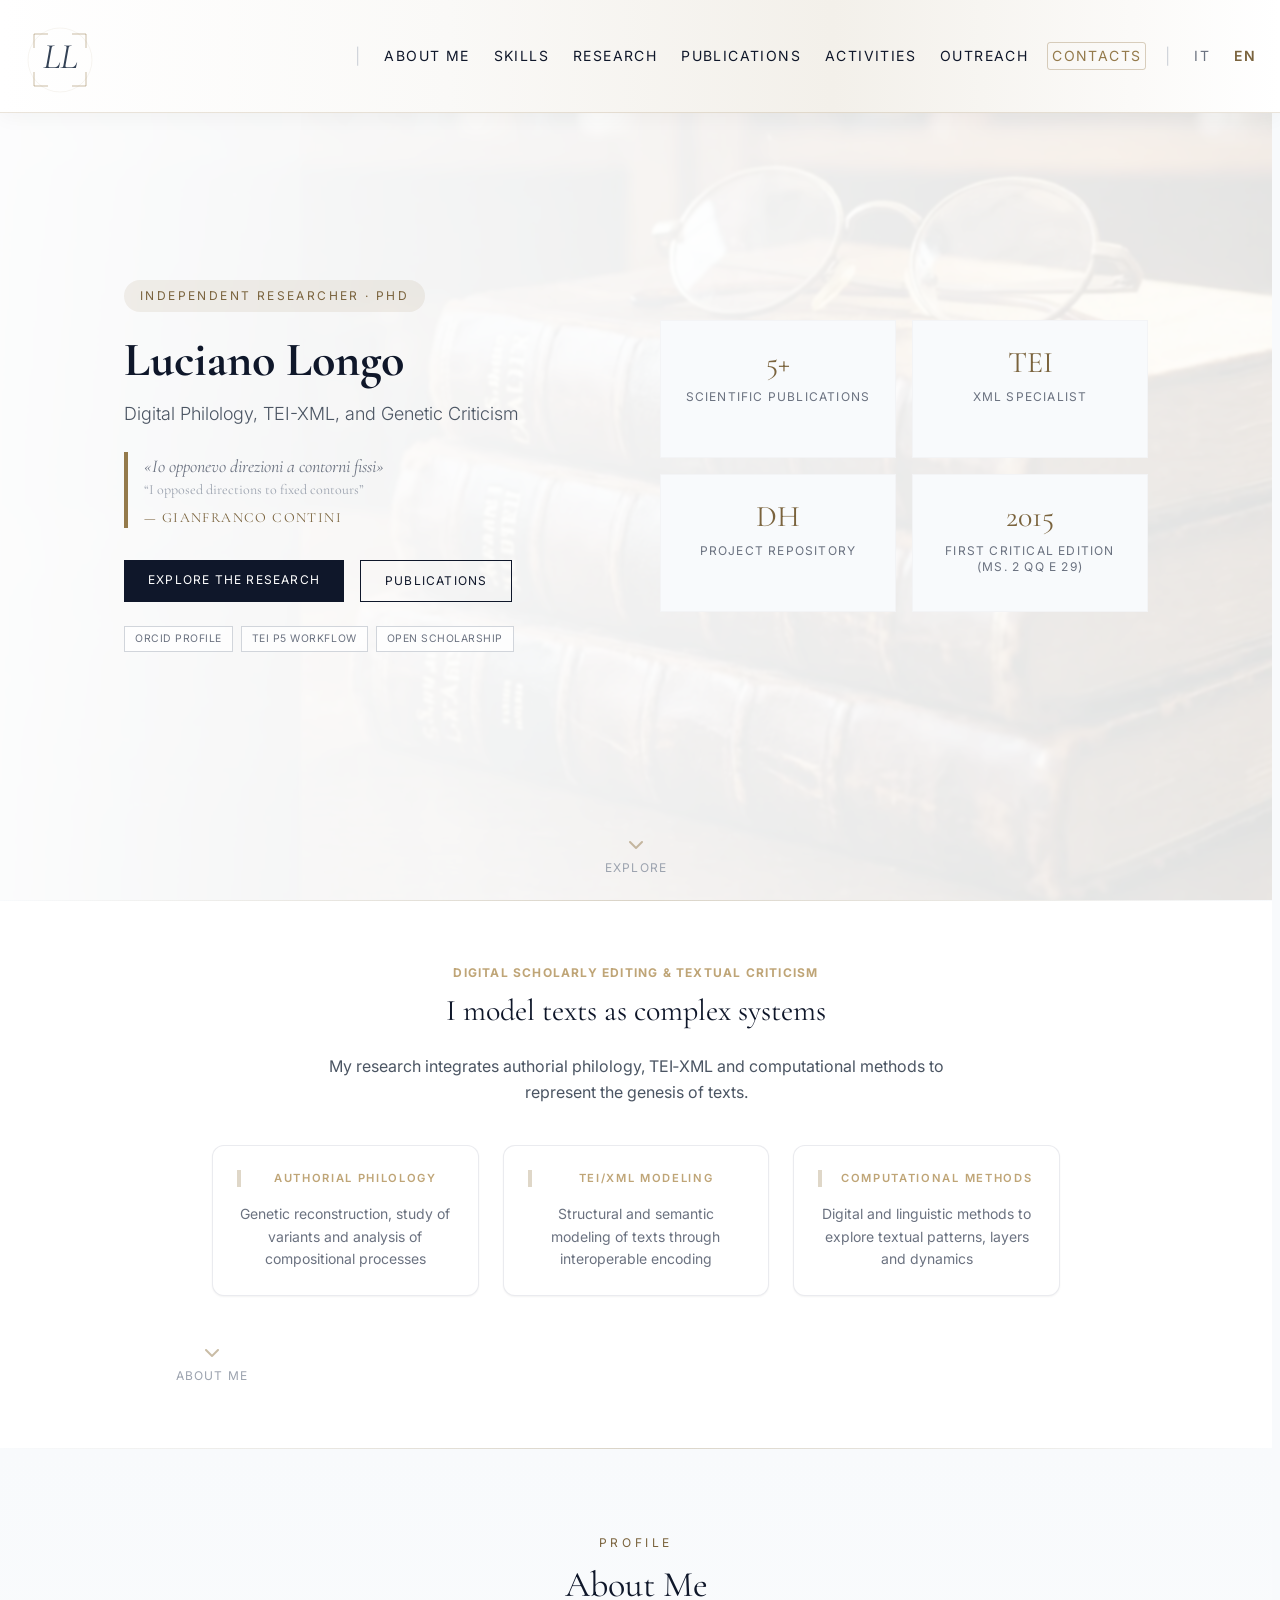
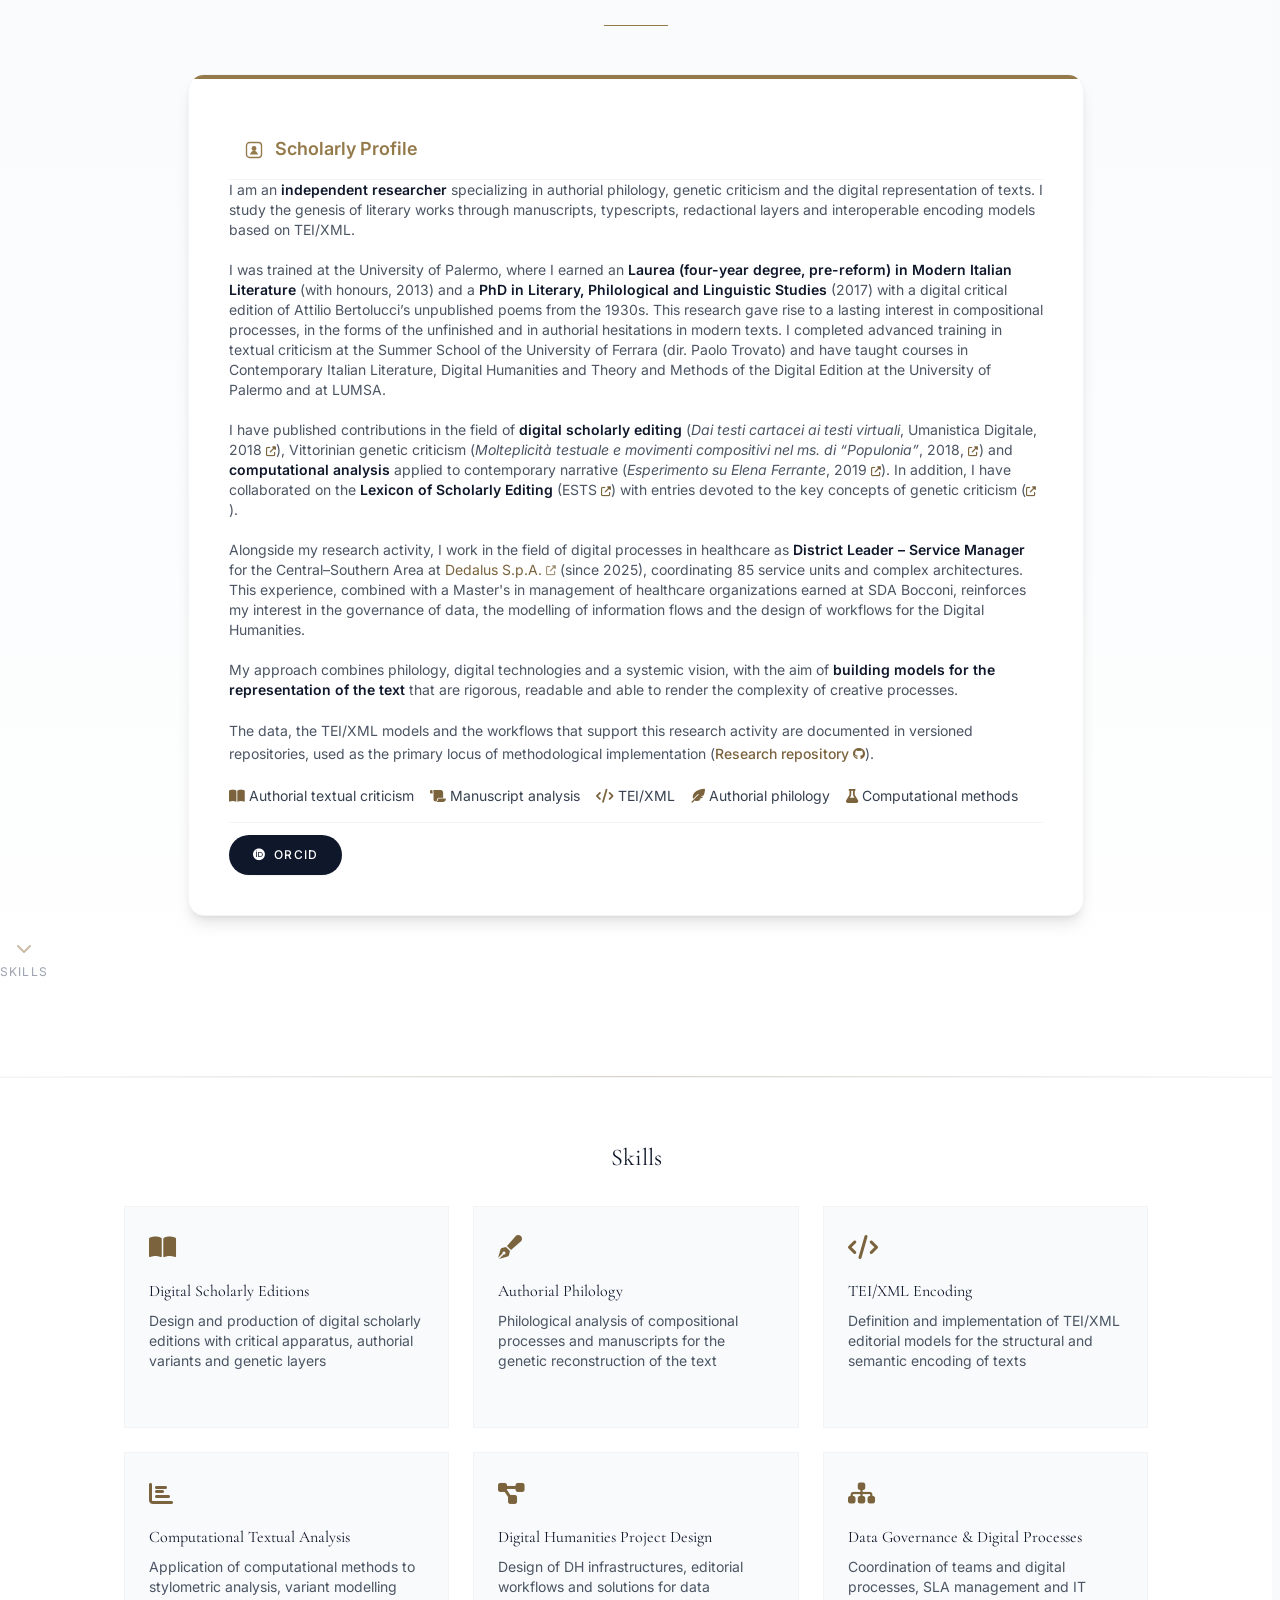
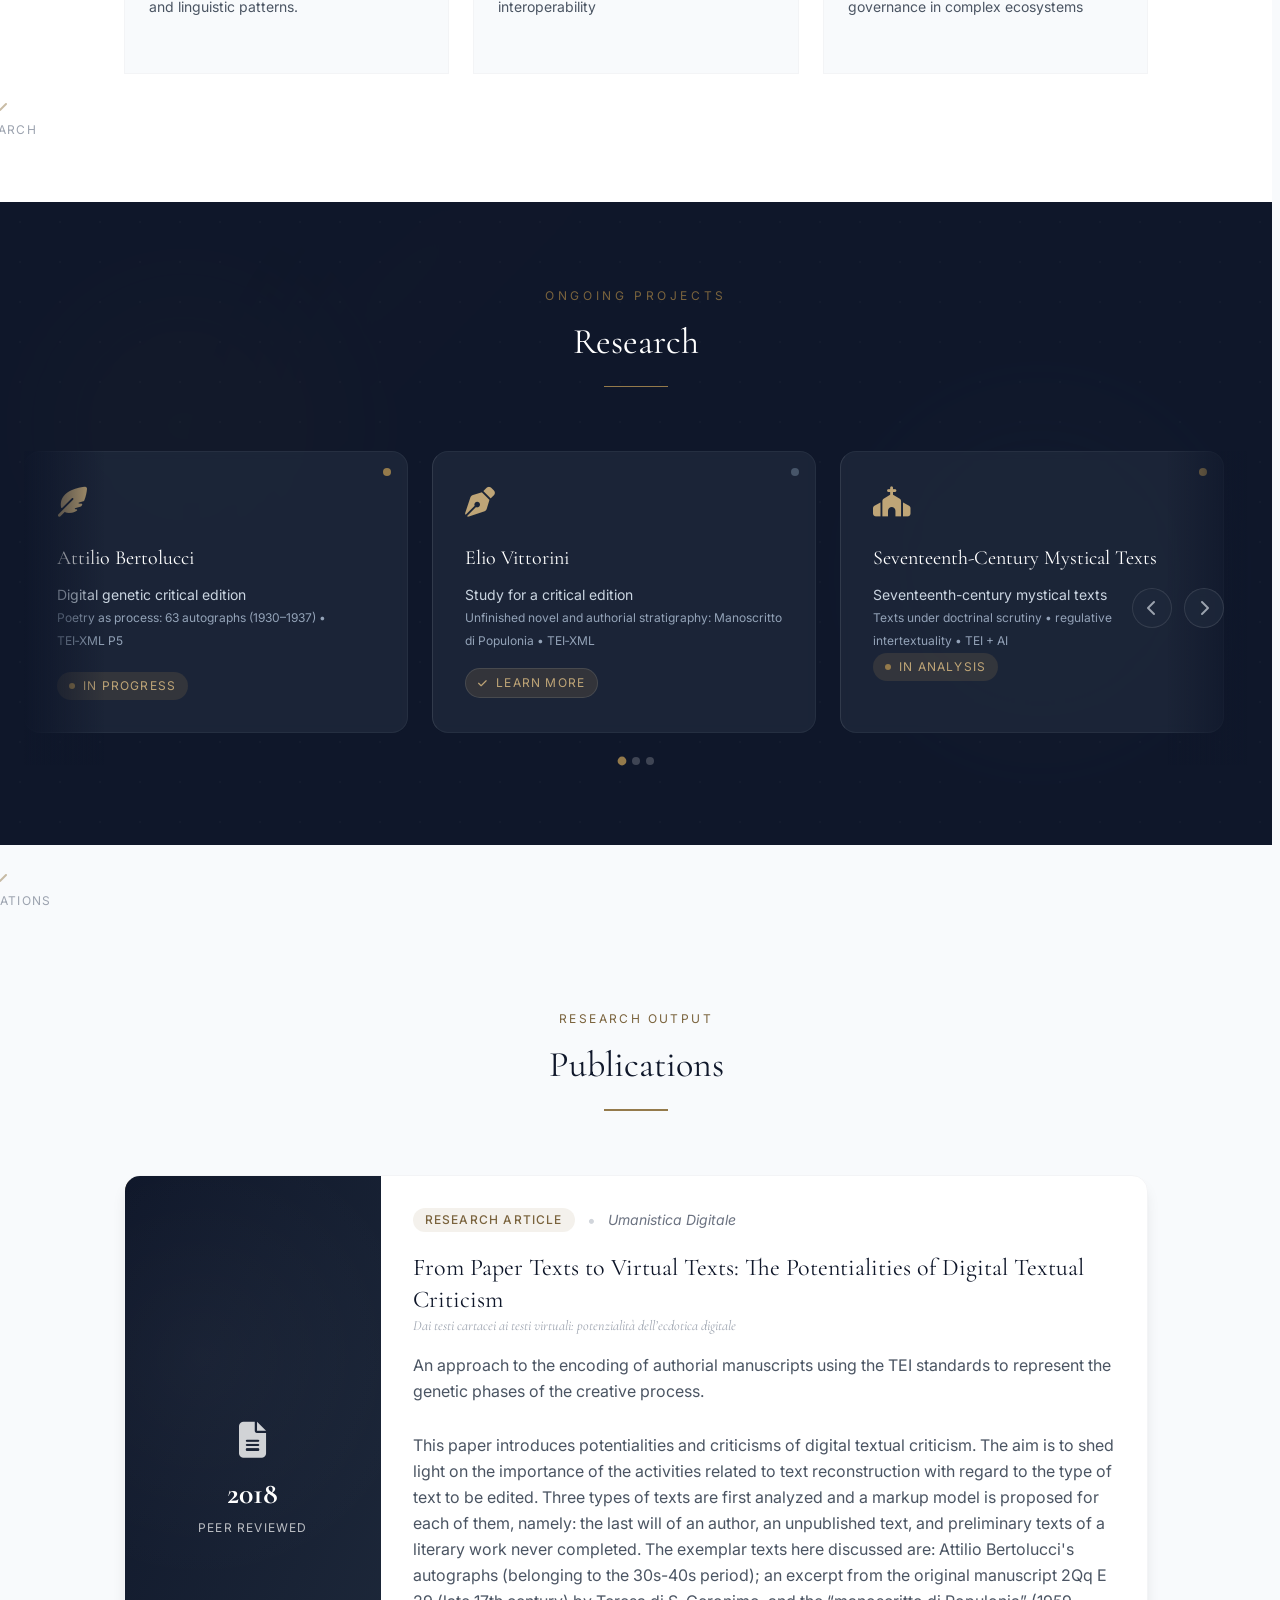
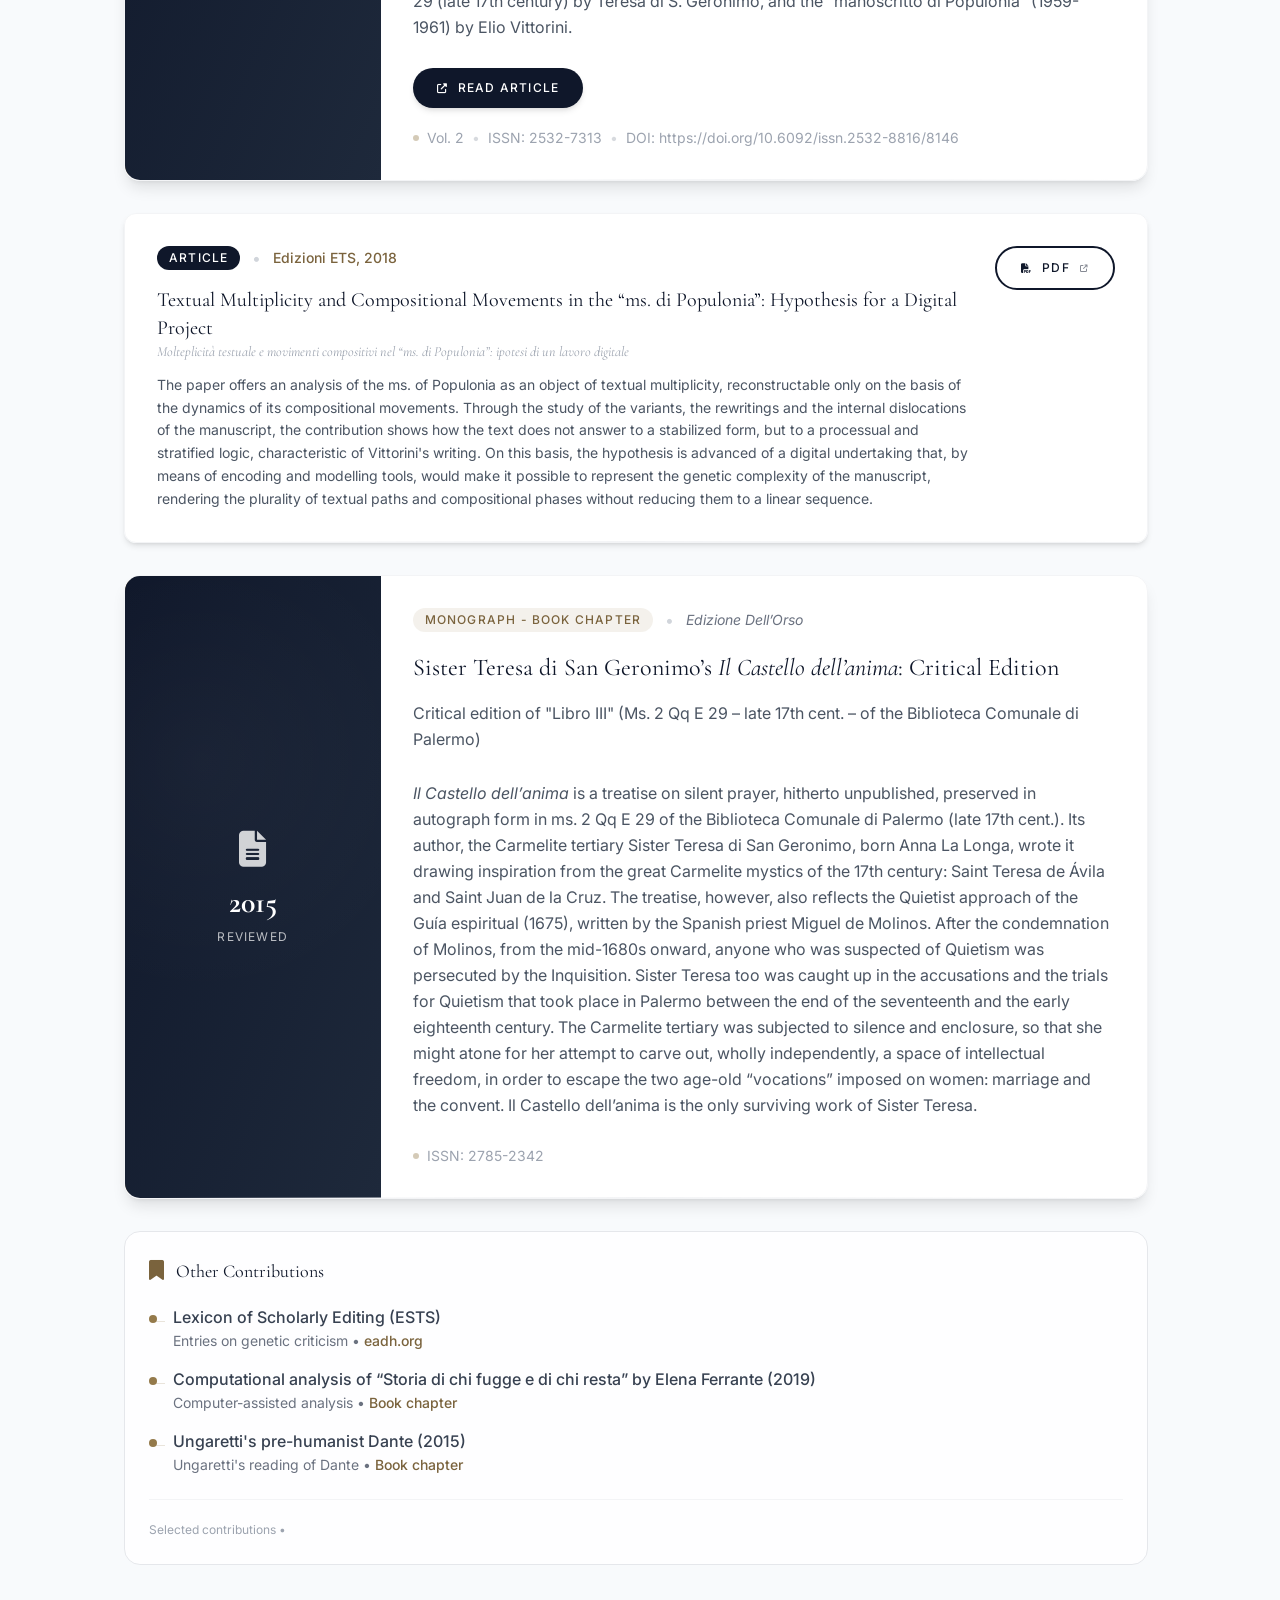
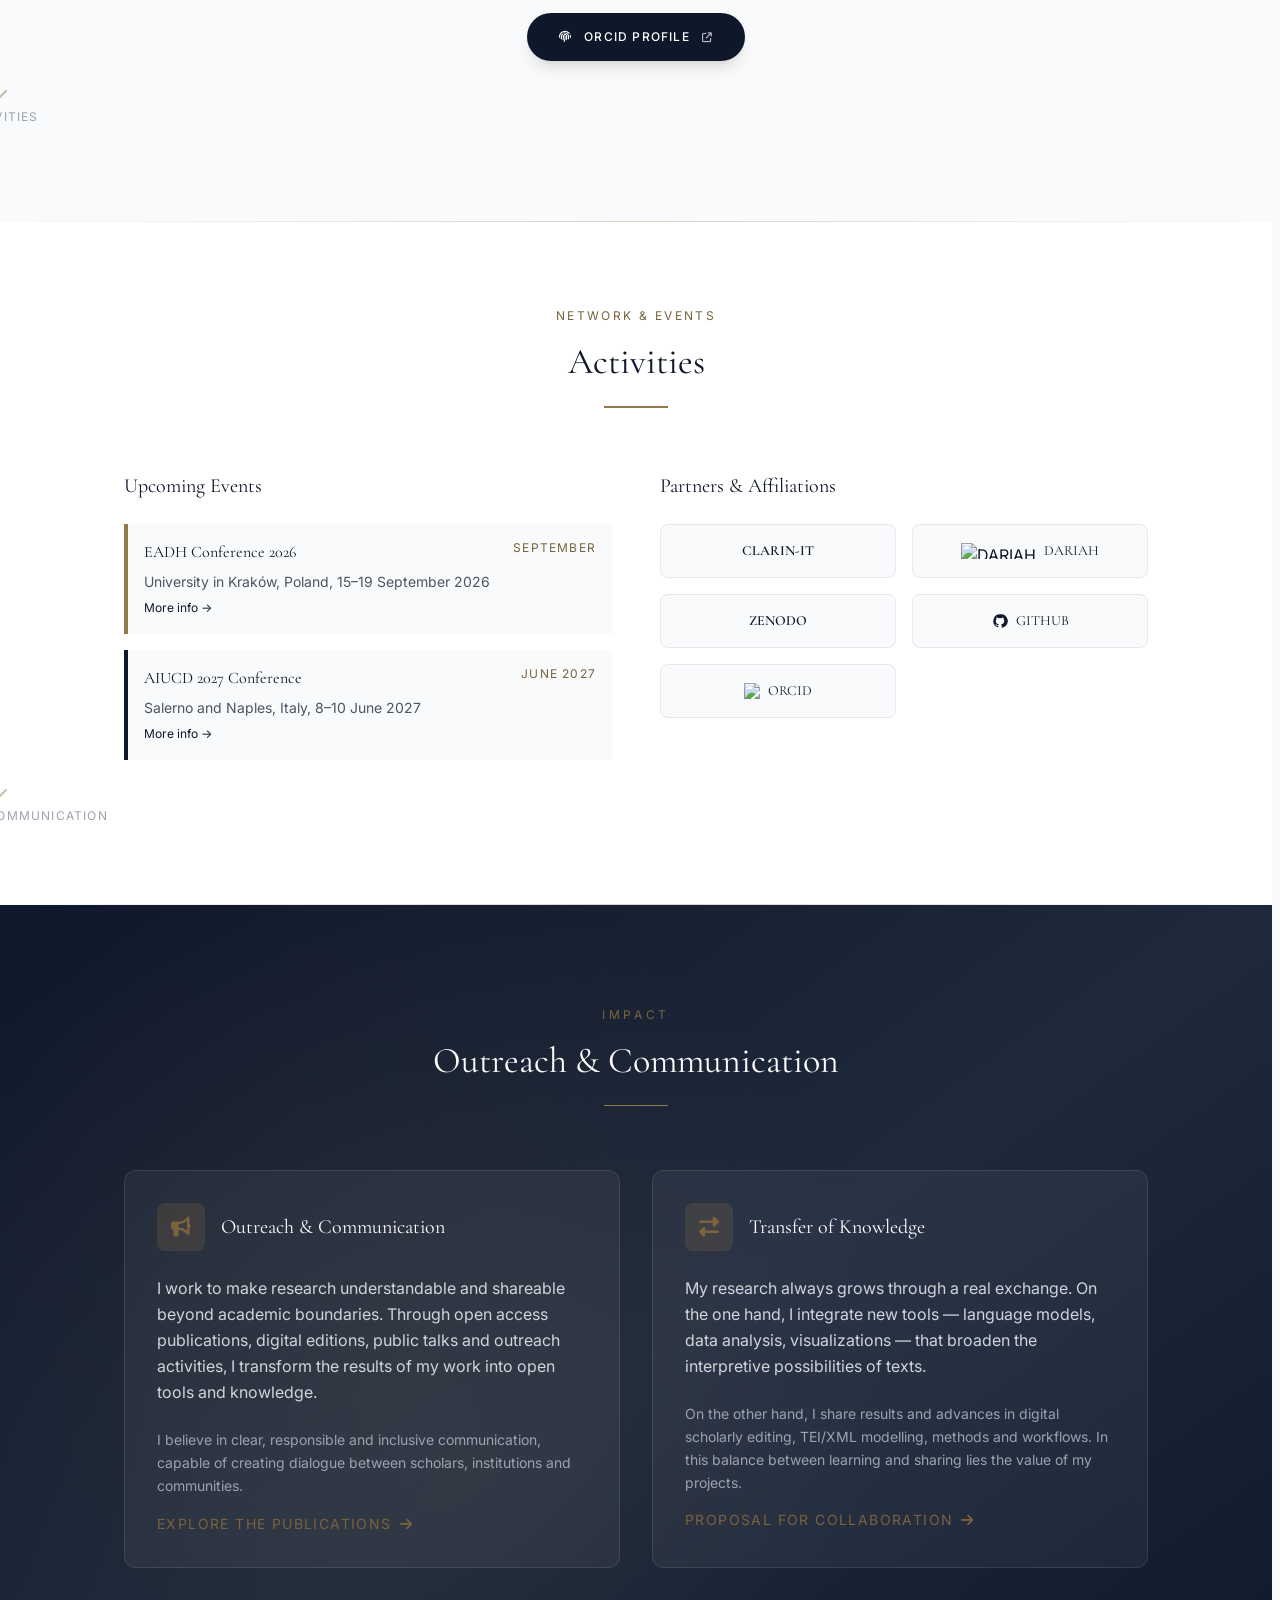
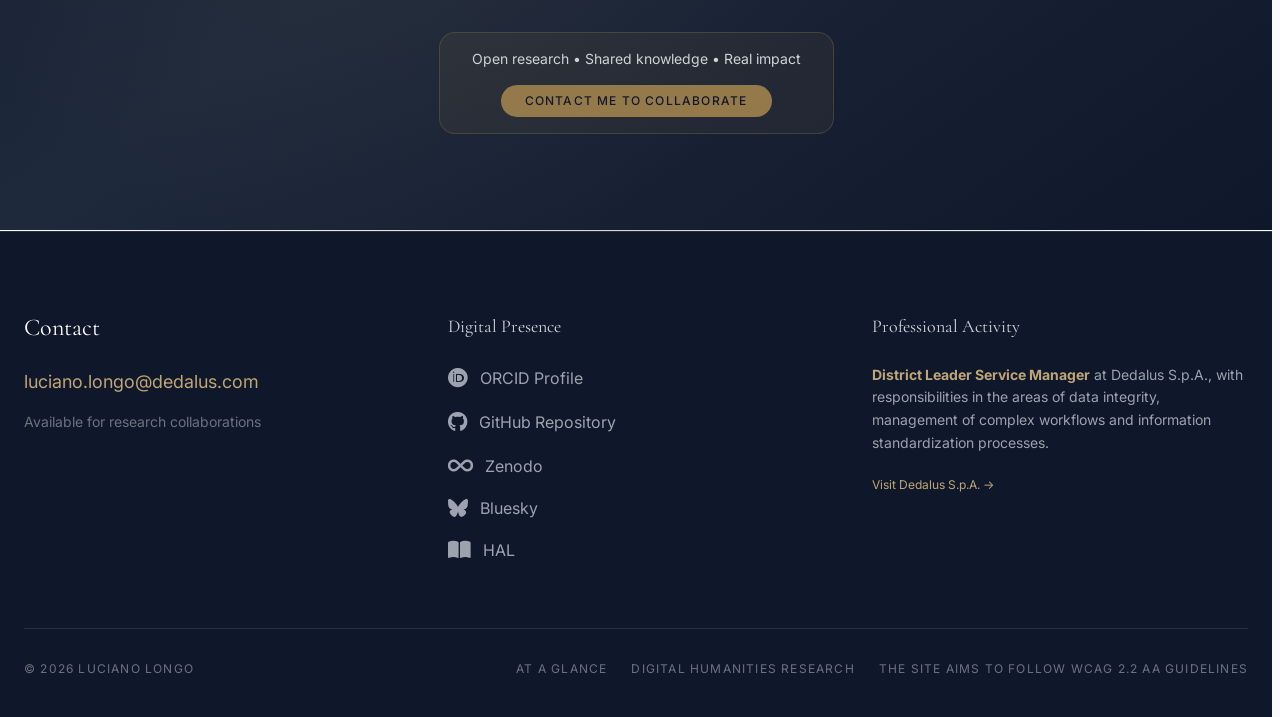
==== commit 2ca734ba: "Correct degree title in index.html Updated degree description to reflect the correct title." ====
--- a/en/index.html
+++ b/en/index.html
@@ -520,7 +520,7 @@
                                     interoperable encoding models based on TEI/XML.</p>
                                 <p class="text-gray-600 text-sm">
                                     I was trained at the University of Palermo, where I earned an
-                                    <strong class="text-brand-900 font-semibold">MA in Modern Italian
+                                    <strong class="text-brand-900 font-semibold">Laurea (four-year degree, pre-reform) in Modern Italian
                                         Literature</strong> (with honours, 2013) and a
                                     <strong class="text-brand-900 font-semibold">PhD in Literary,
                                         Philological and Linguistic Studies</strong> (2017) with a digital critical edition
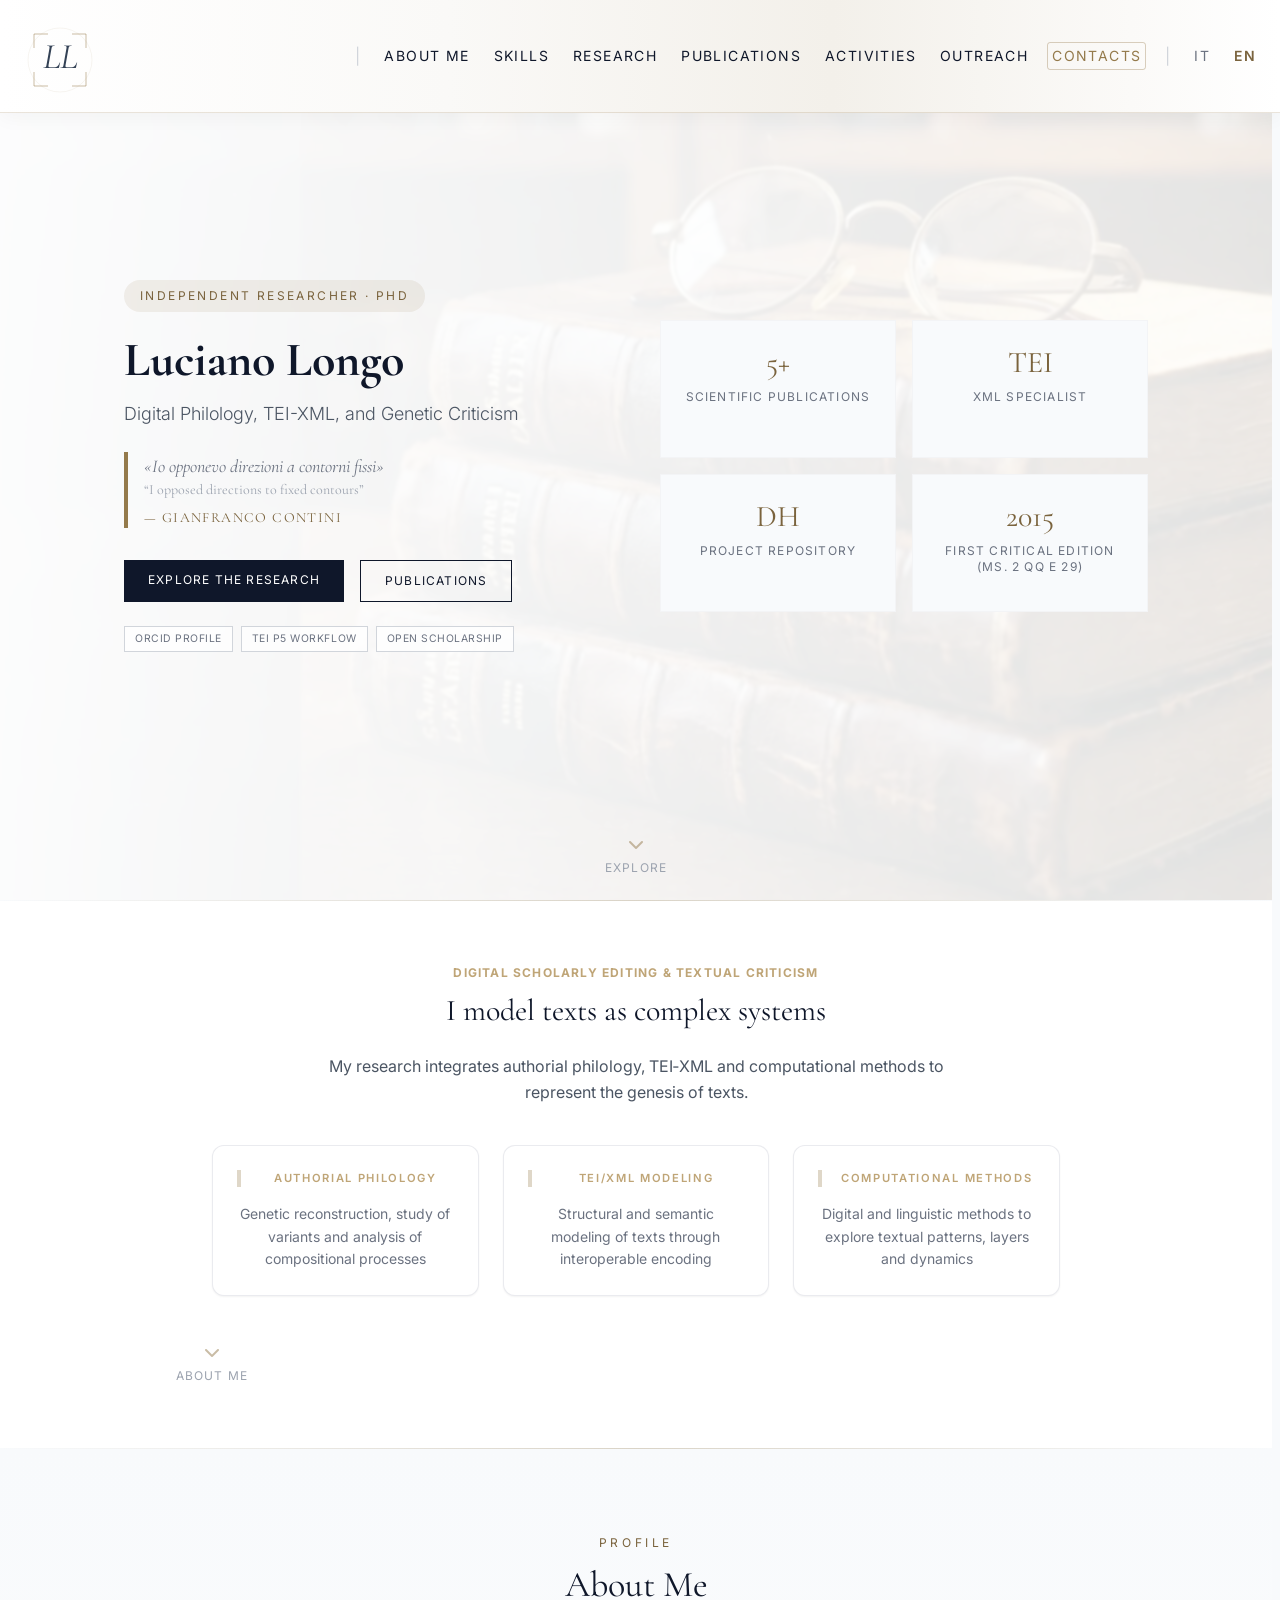
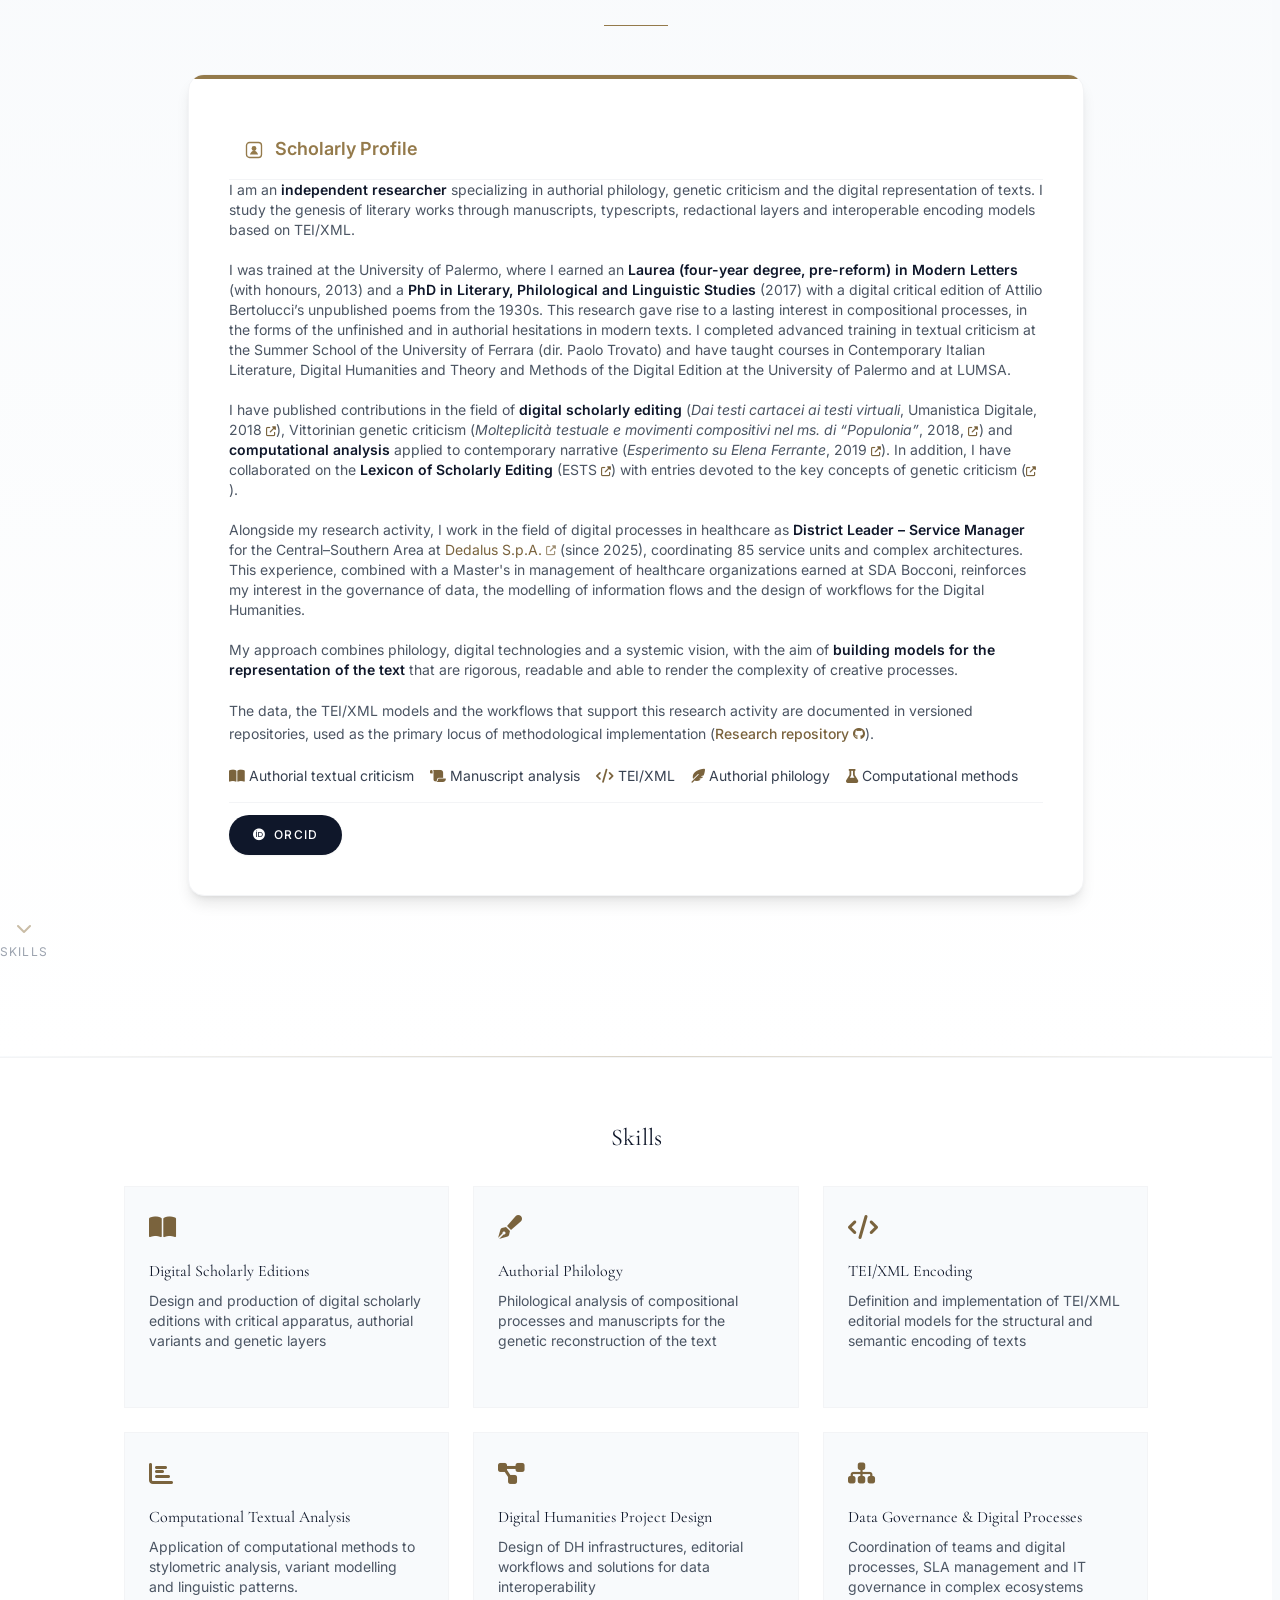
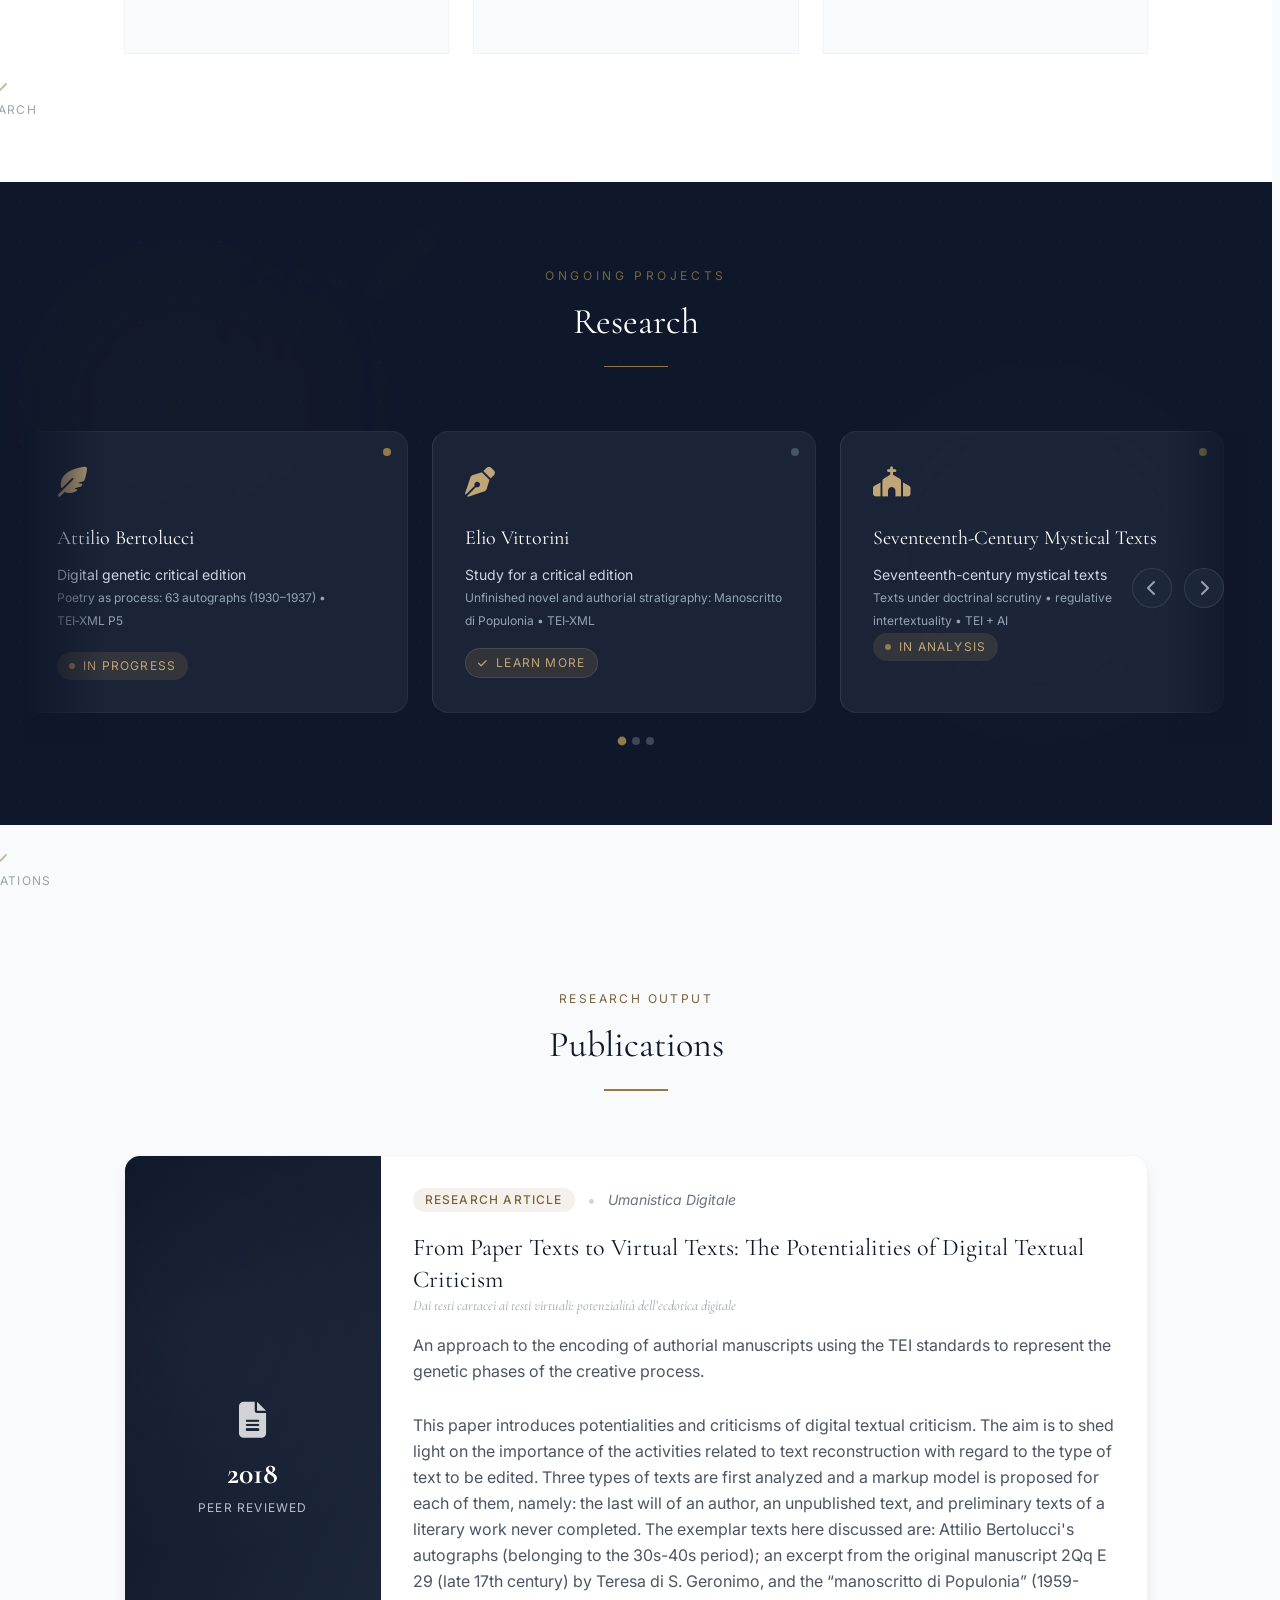
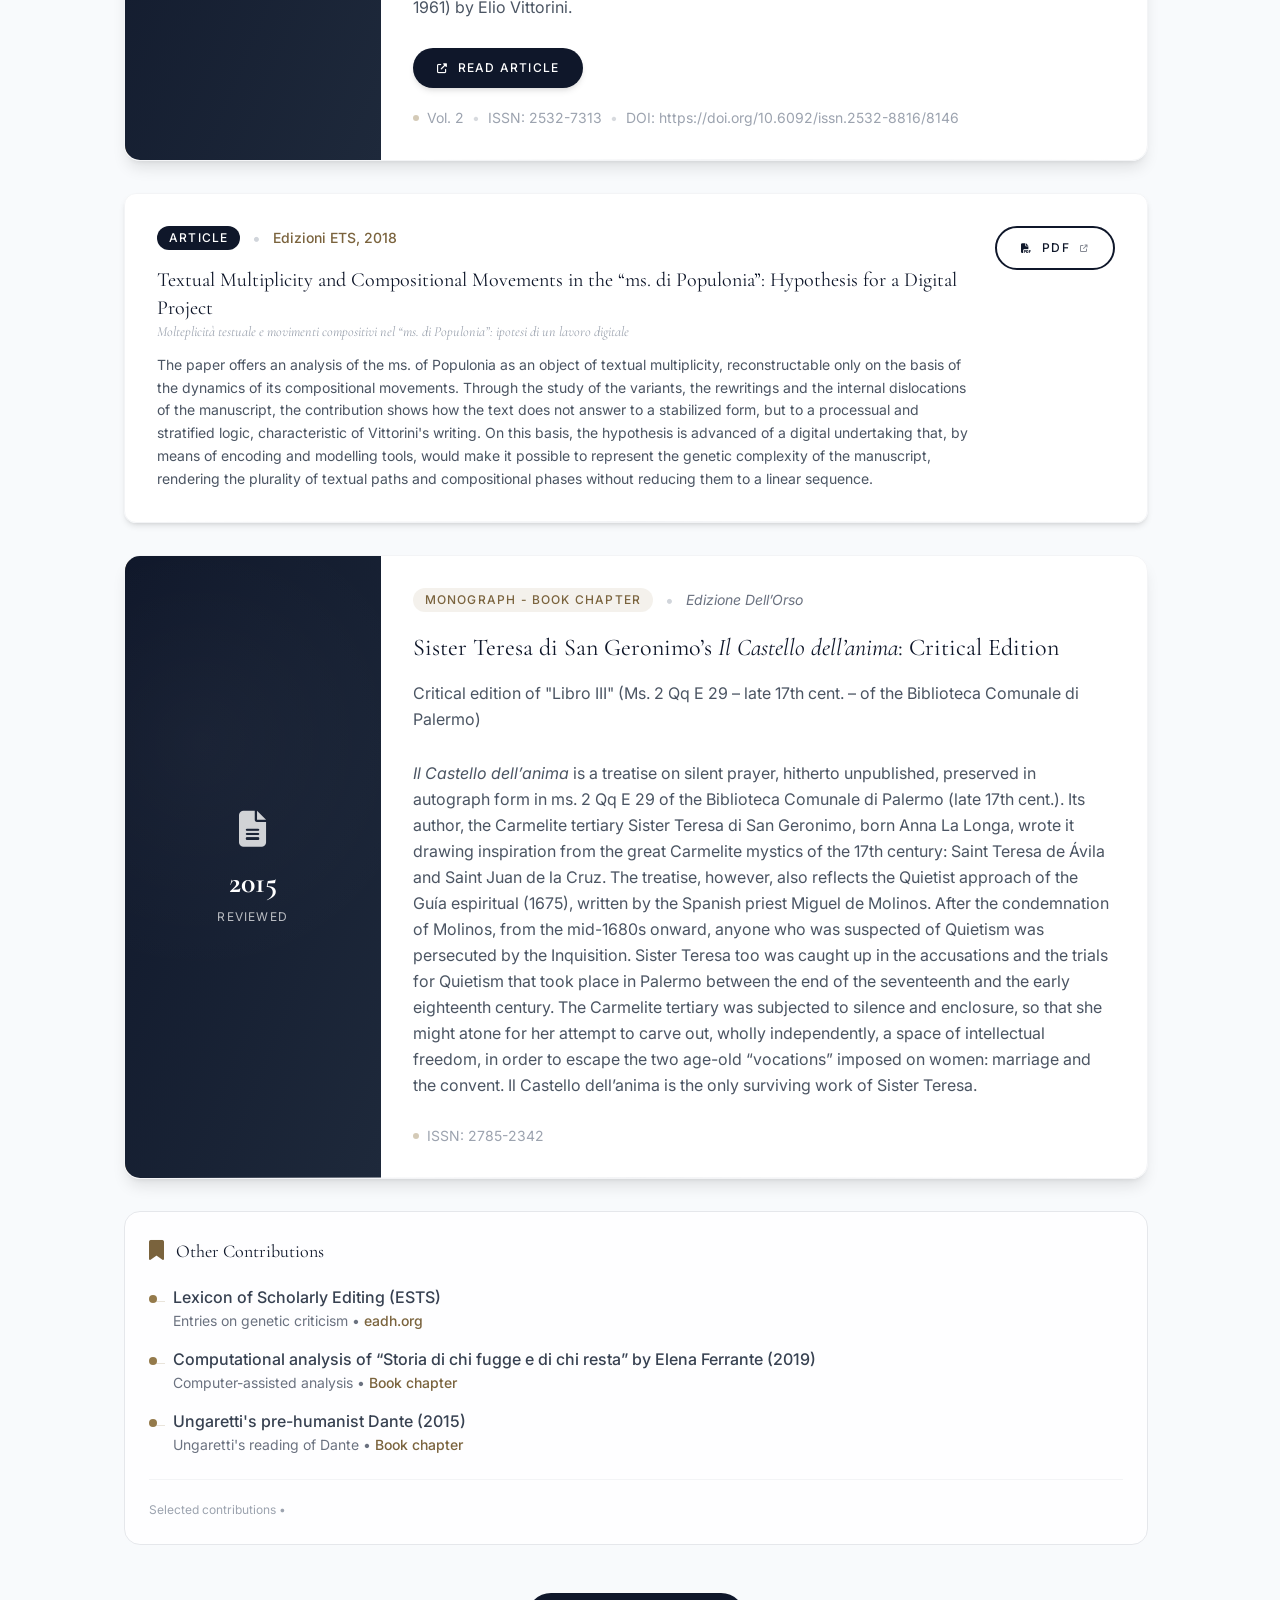
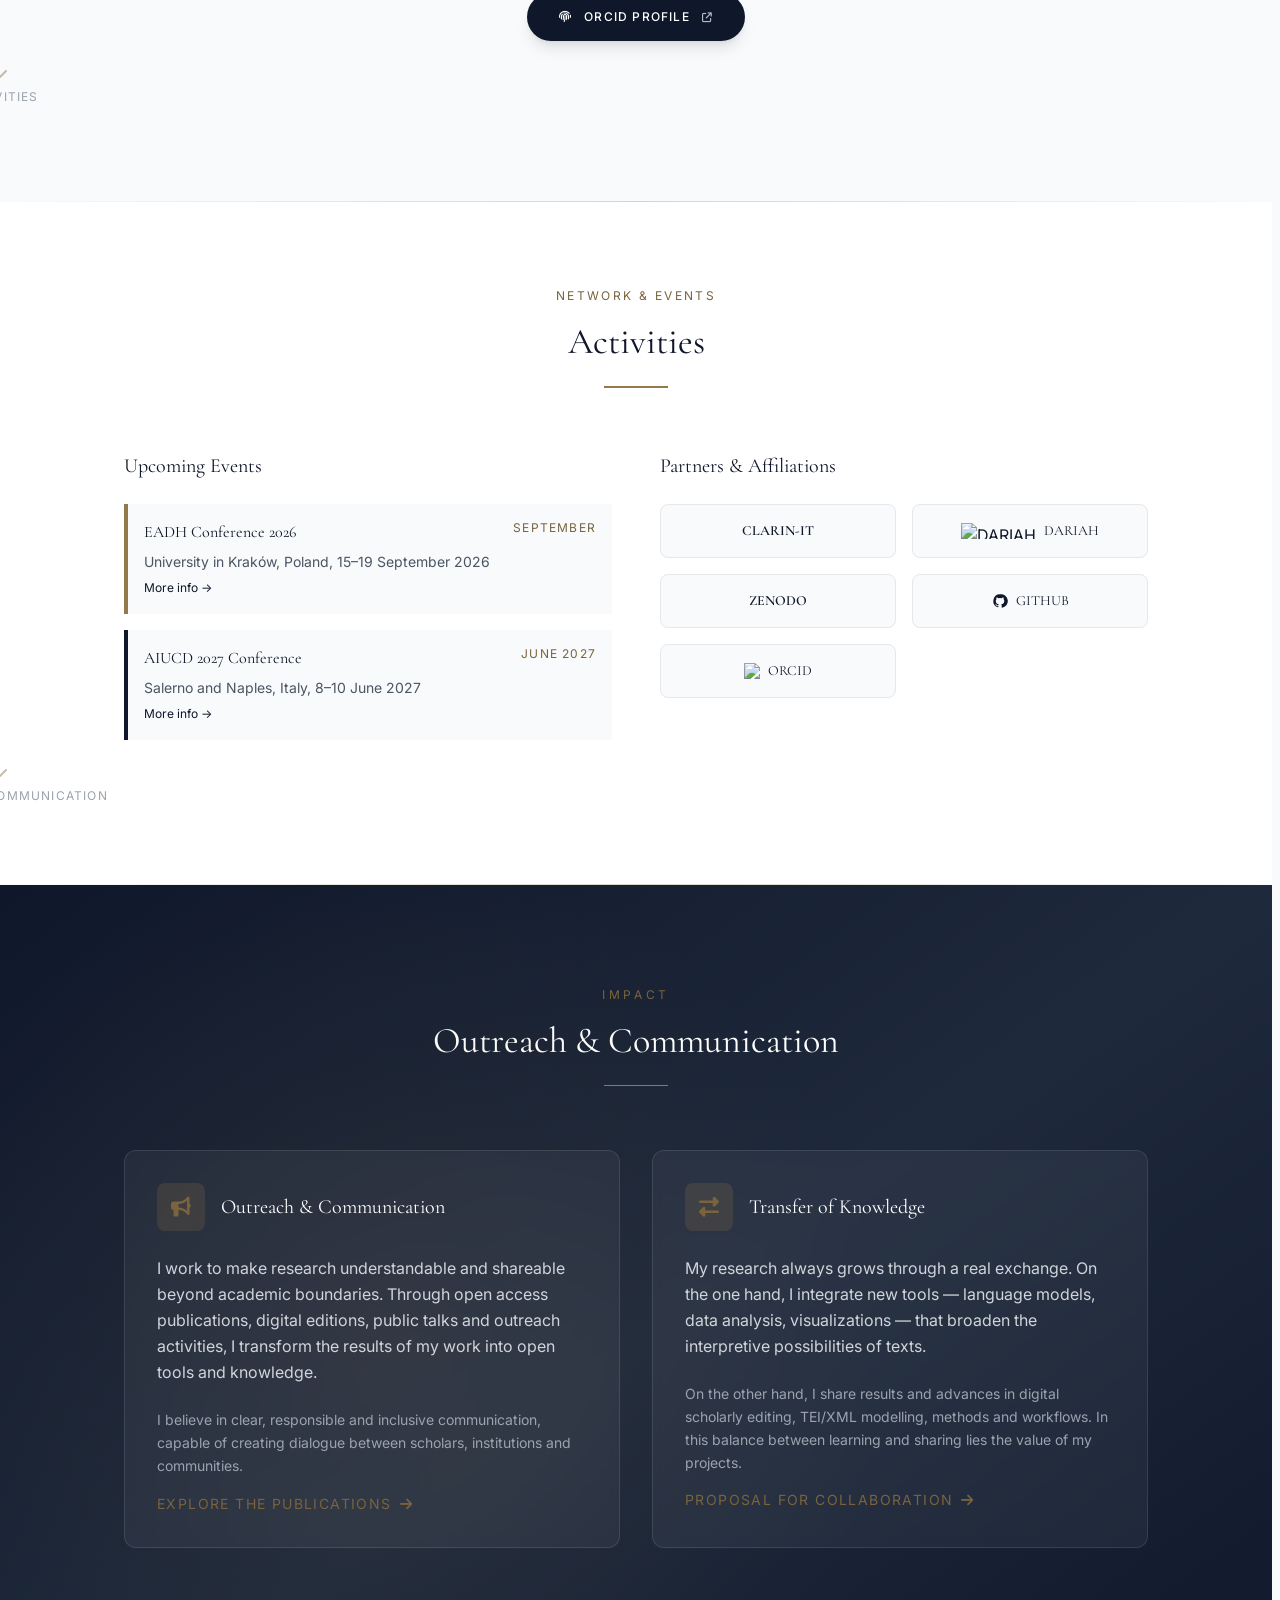
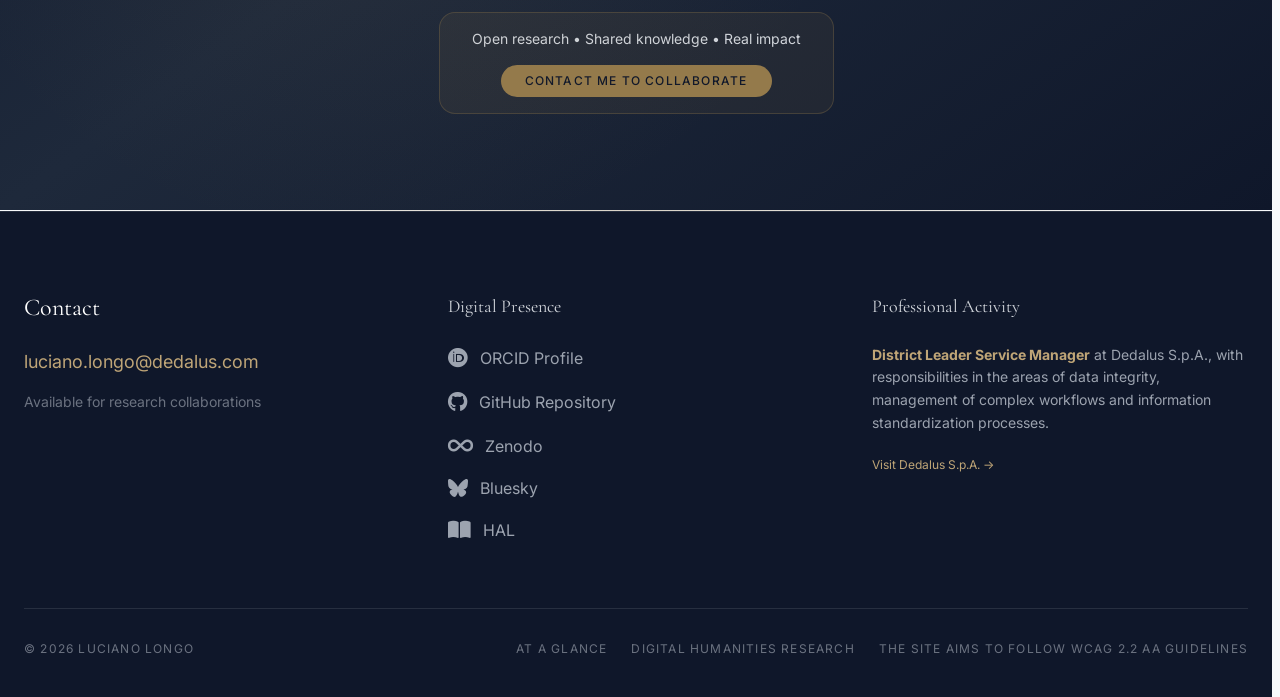
==== commit 59566abe: "Update degree title from 'Literature' to 'Letters'" ====
--- a/en/index.html
+++ b/en/index.html
@@ -520,8 +520,7 @@
                                     interoperable encoding models based on TEI/XML.</p>
                                 <p class="text-gray-600 text-sm">
                                     I was trained at the University of Palermo, where I earned an
-                                    <strong class="text-brand-900 font-semibold">Laurea (four-year degree, pre-reform) in Modern Italian
-                                        Literature</strong> (with honours, 2013) and a
+                                    <strong class="text-brand-900 font-semibold">Laurea (four-year degree, pre-reform) in Modern Letters</strong> (with honours, 2013) and a
                                     <strong class="text-brand-900 font-semibold">PhD in Literary,
                                         Philological and Linguistic Studies</strong> (2017) with a digital critical edition
                                     of Attilio Bertolucci’s unpublished
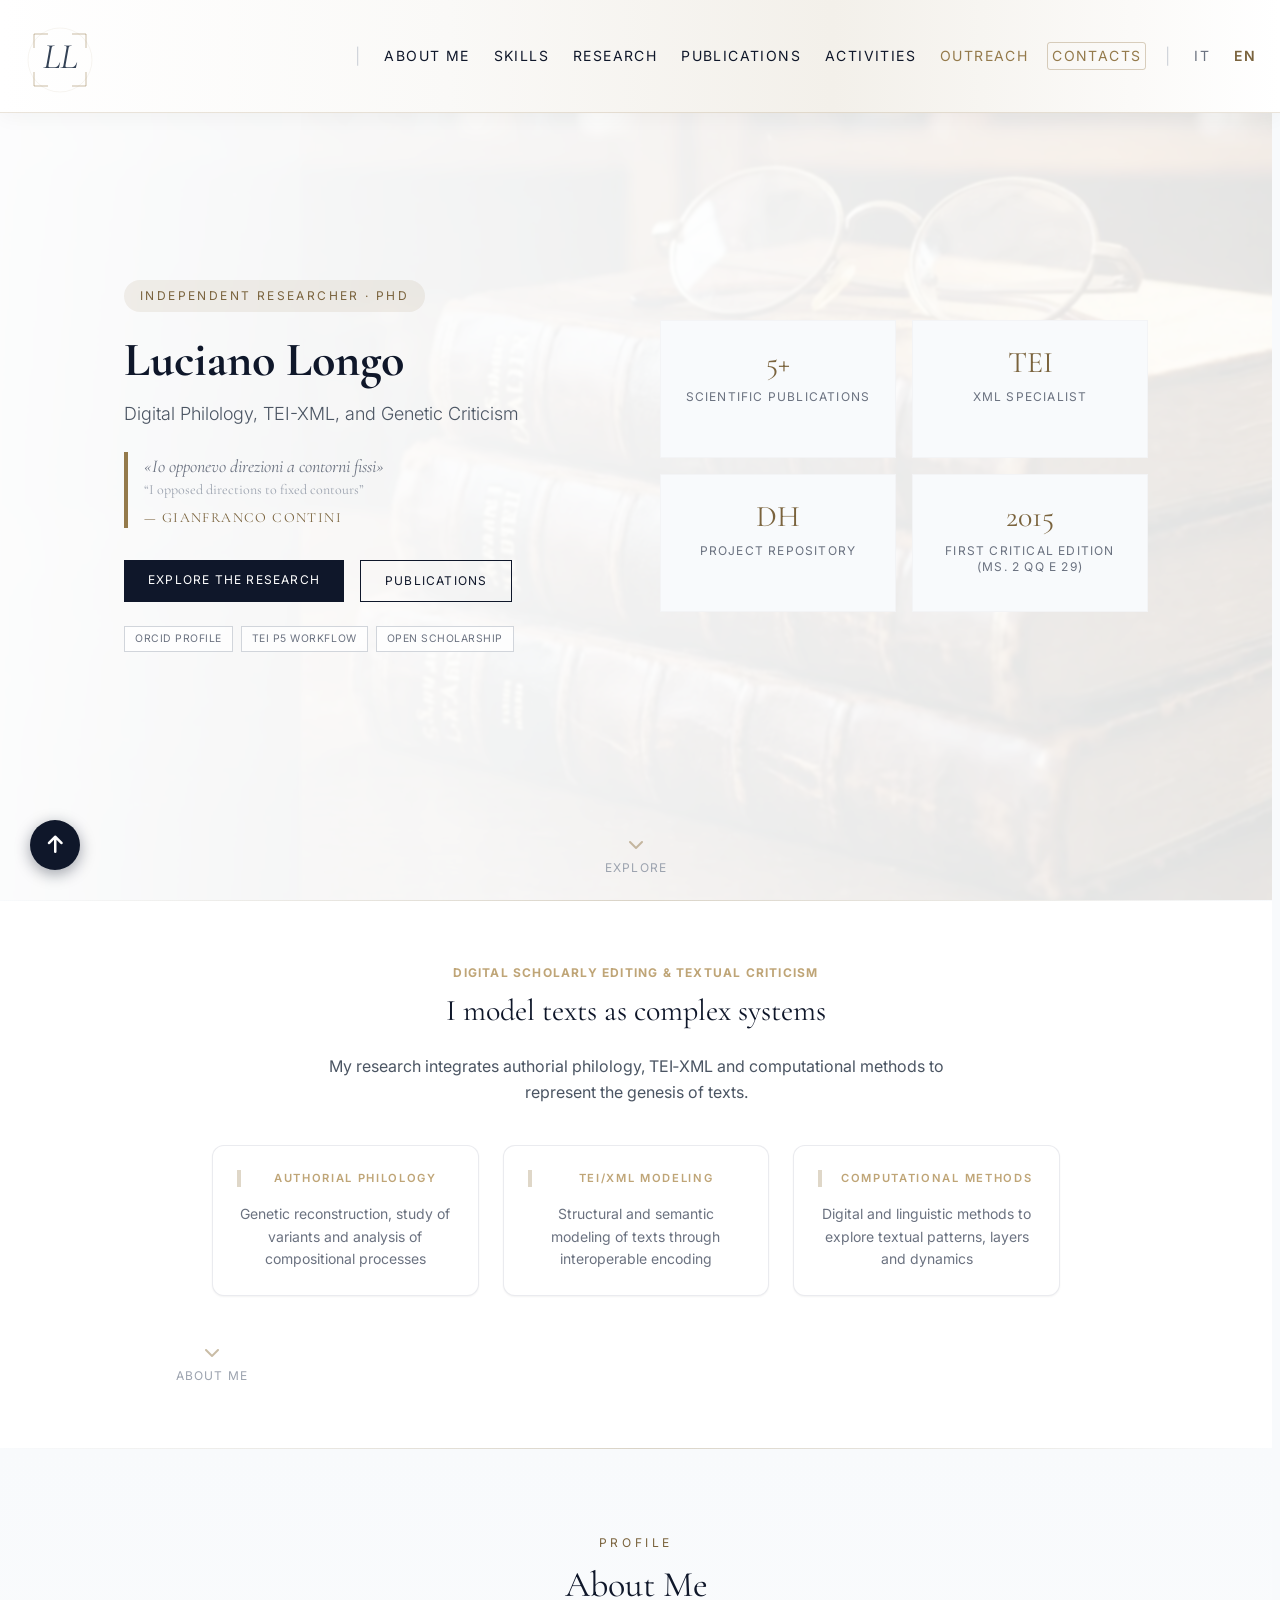
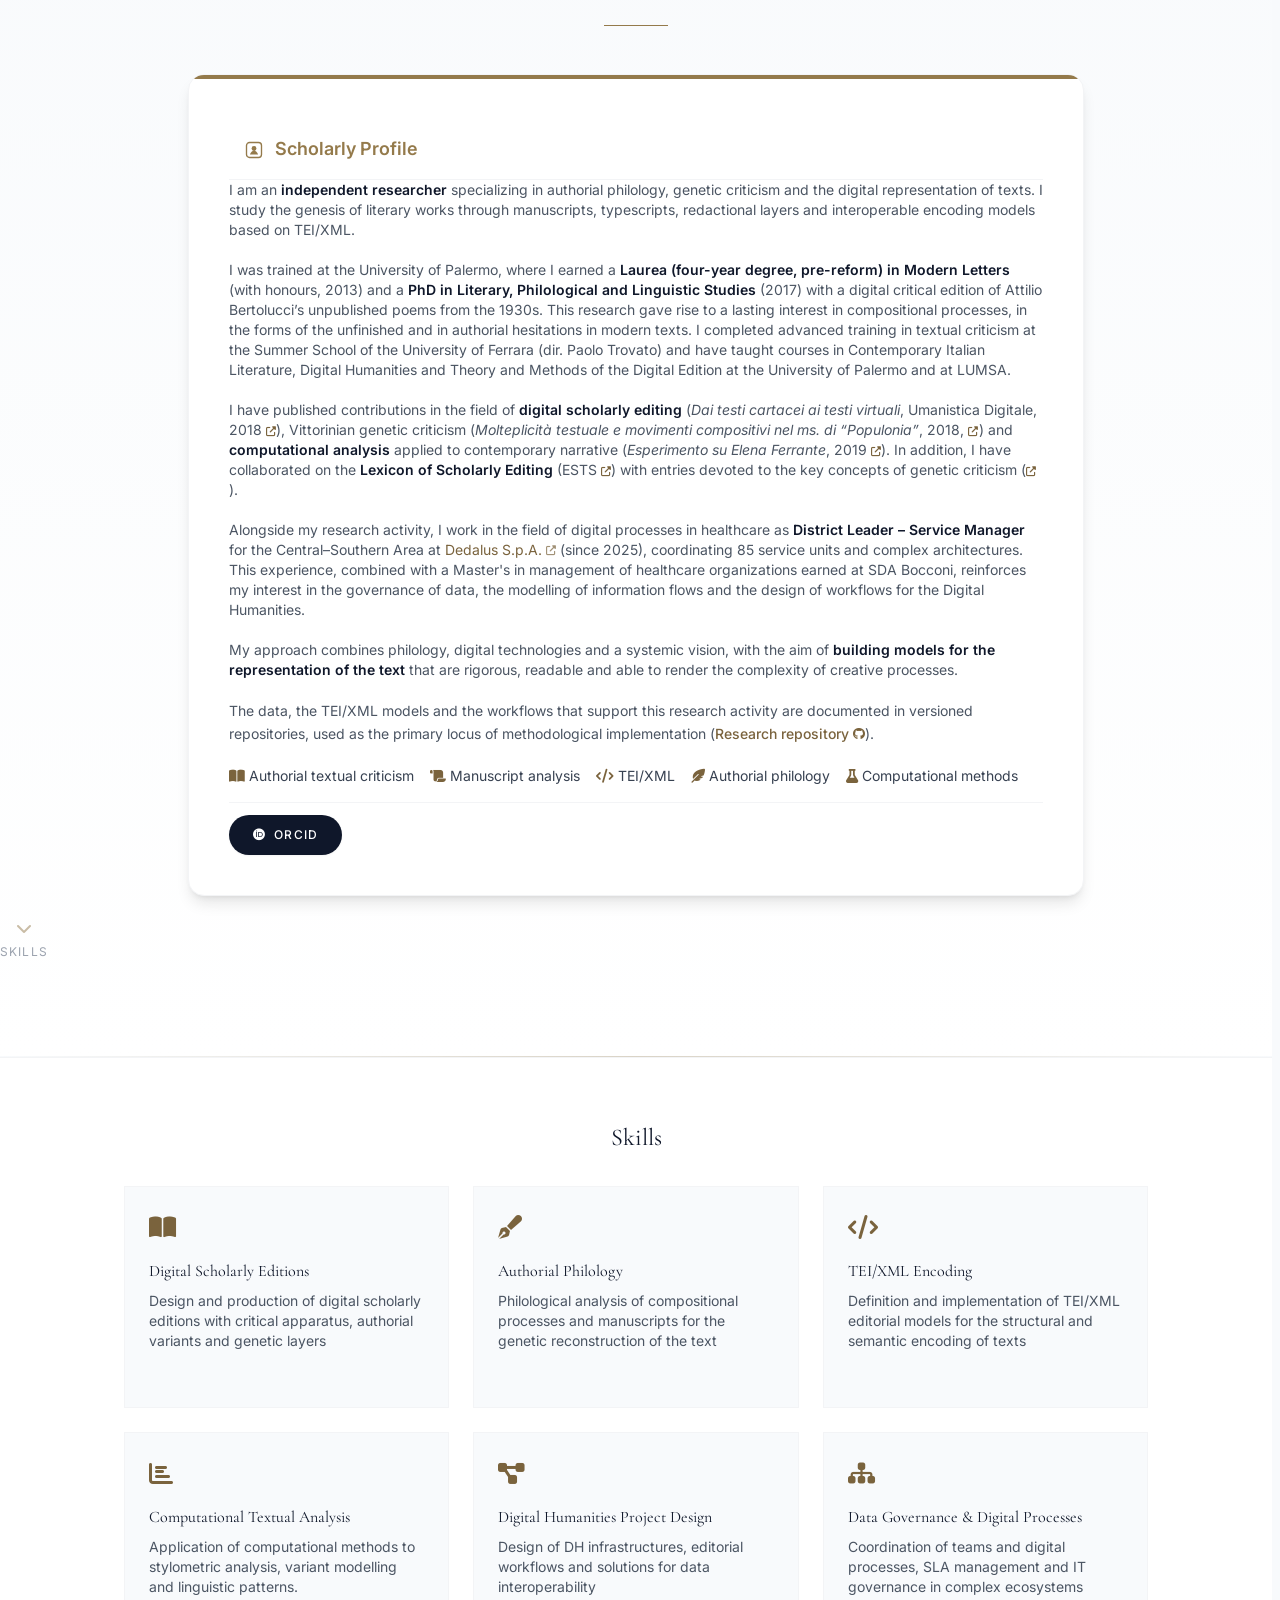
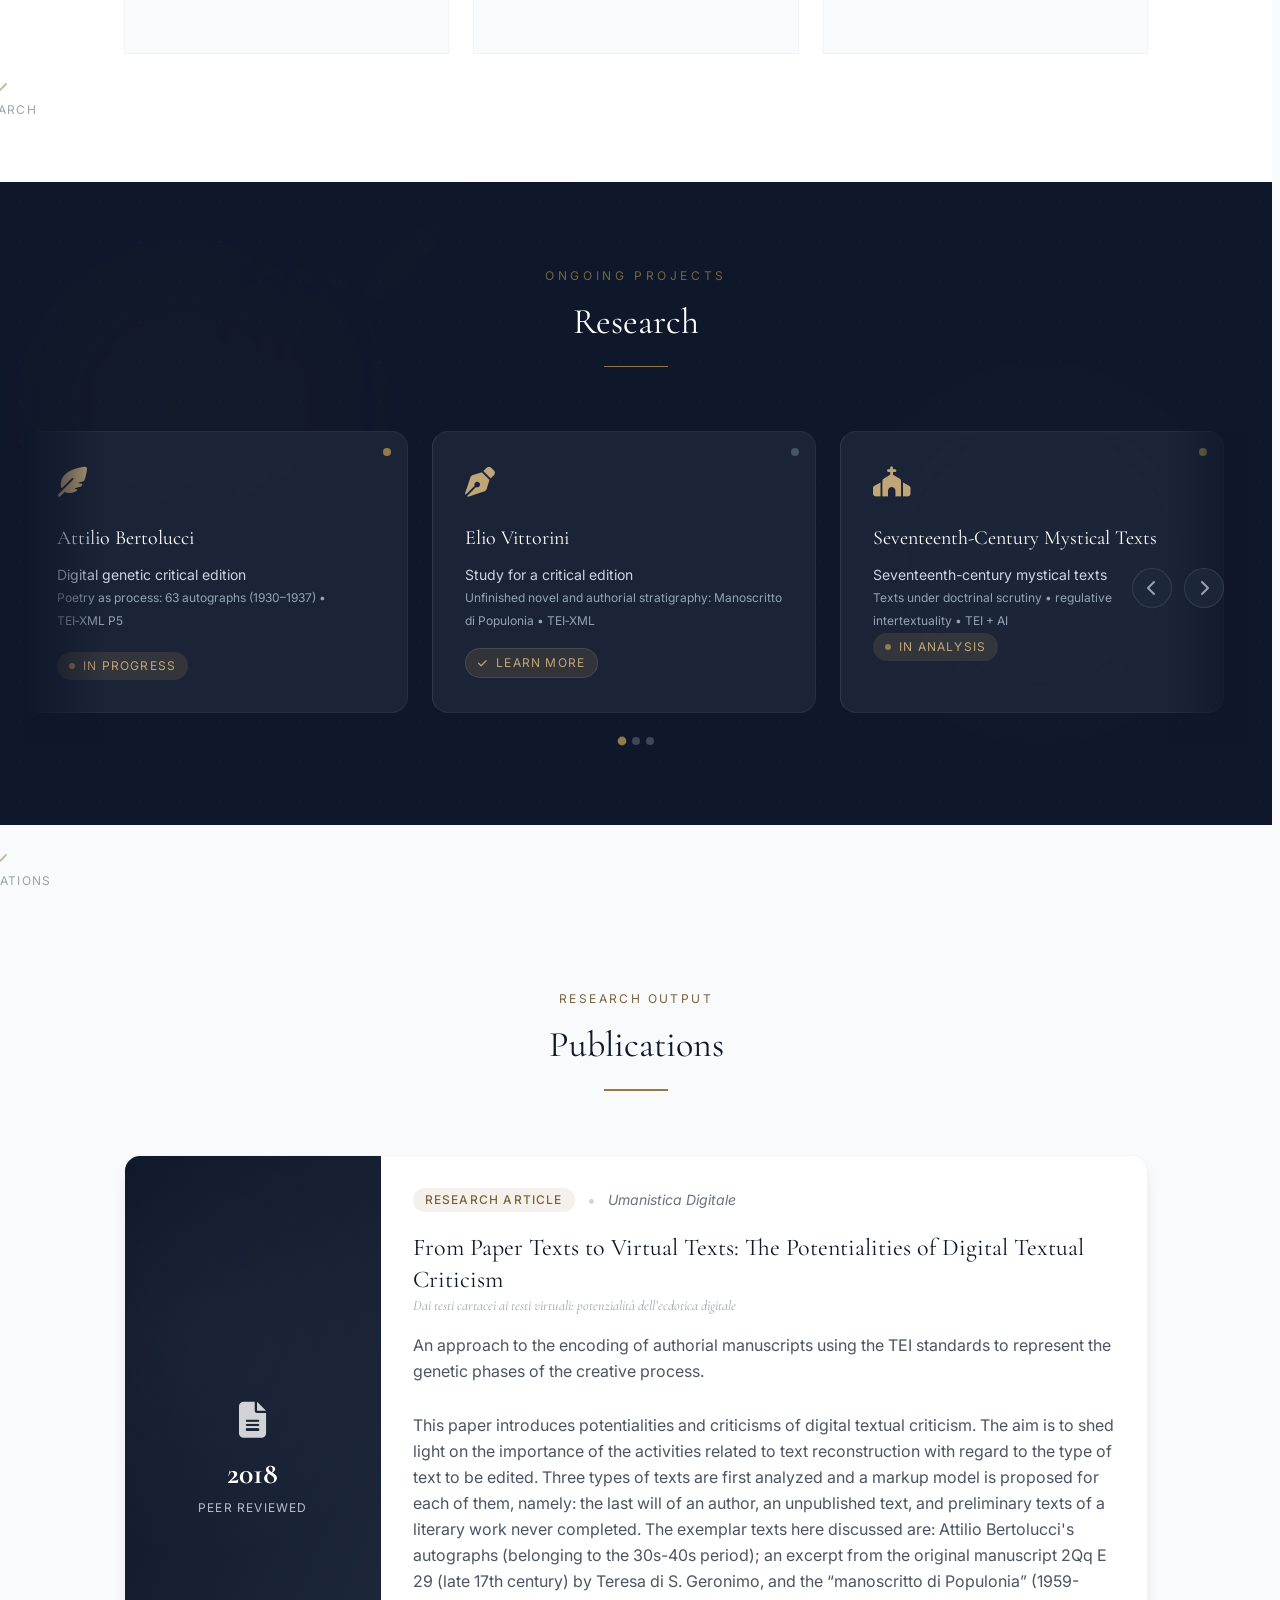
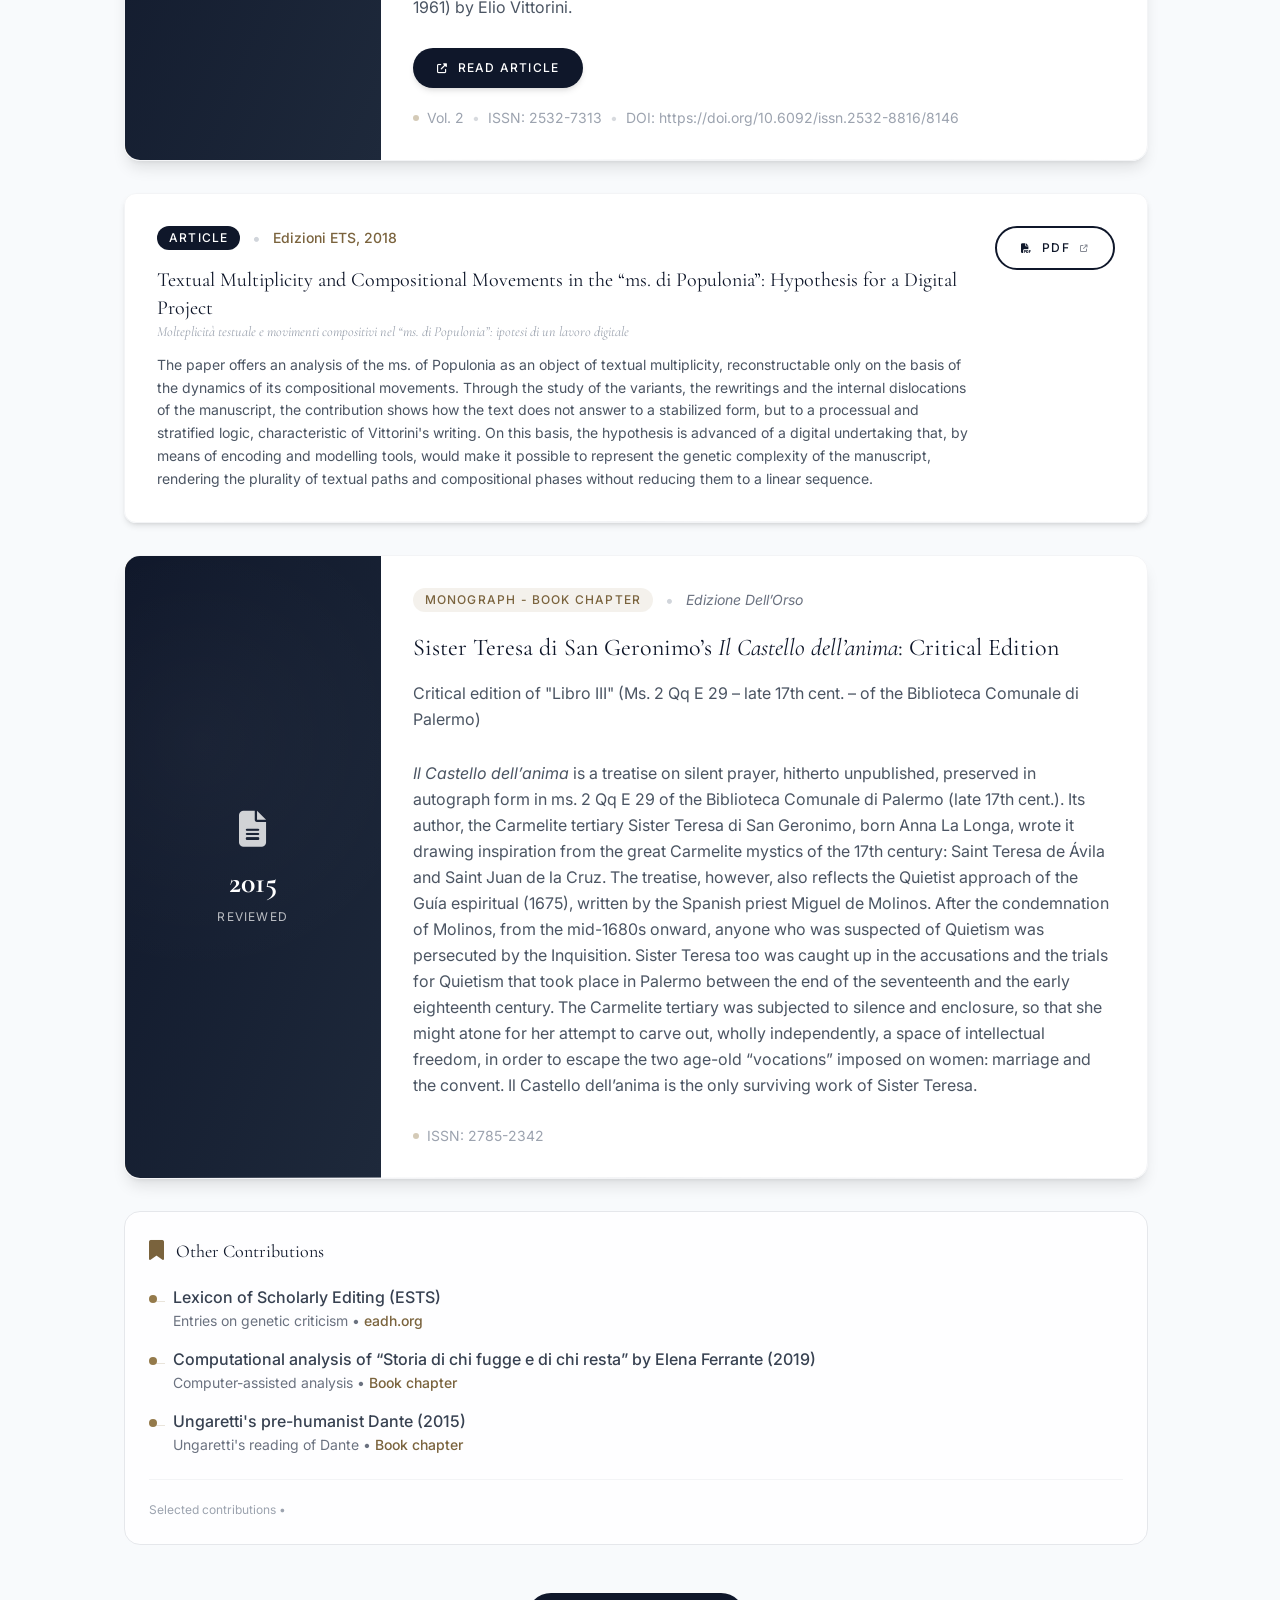
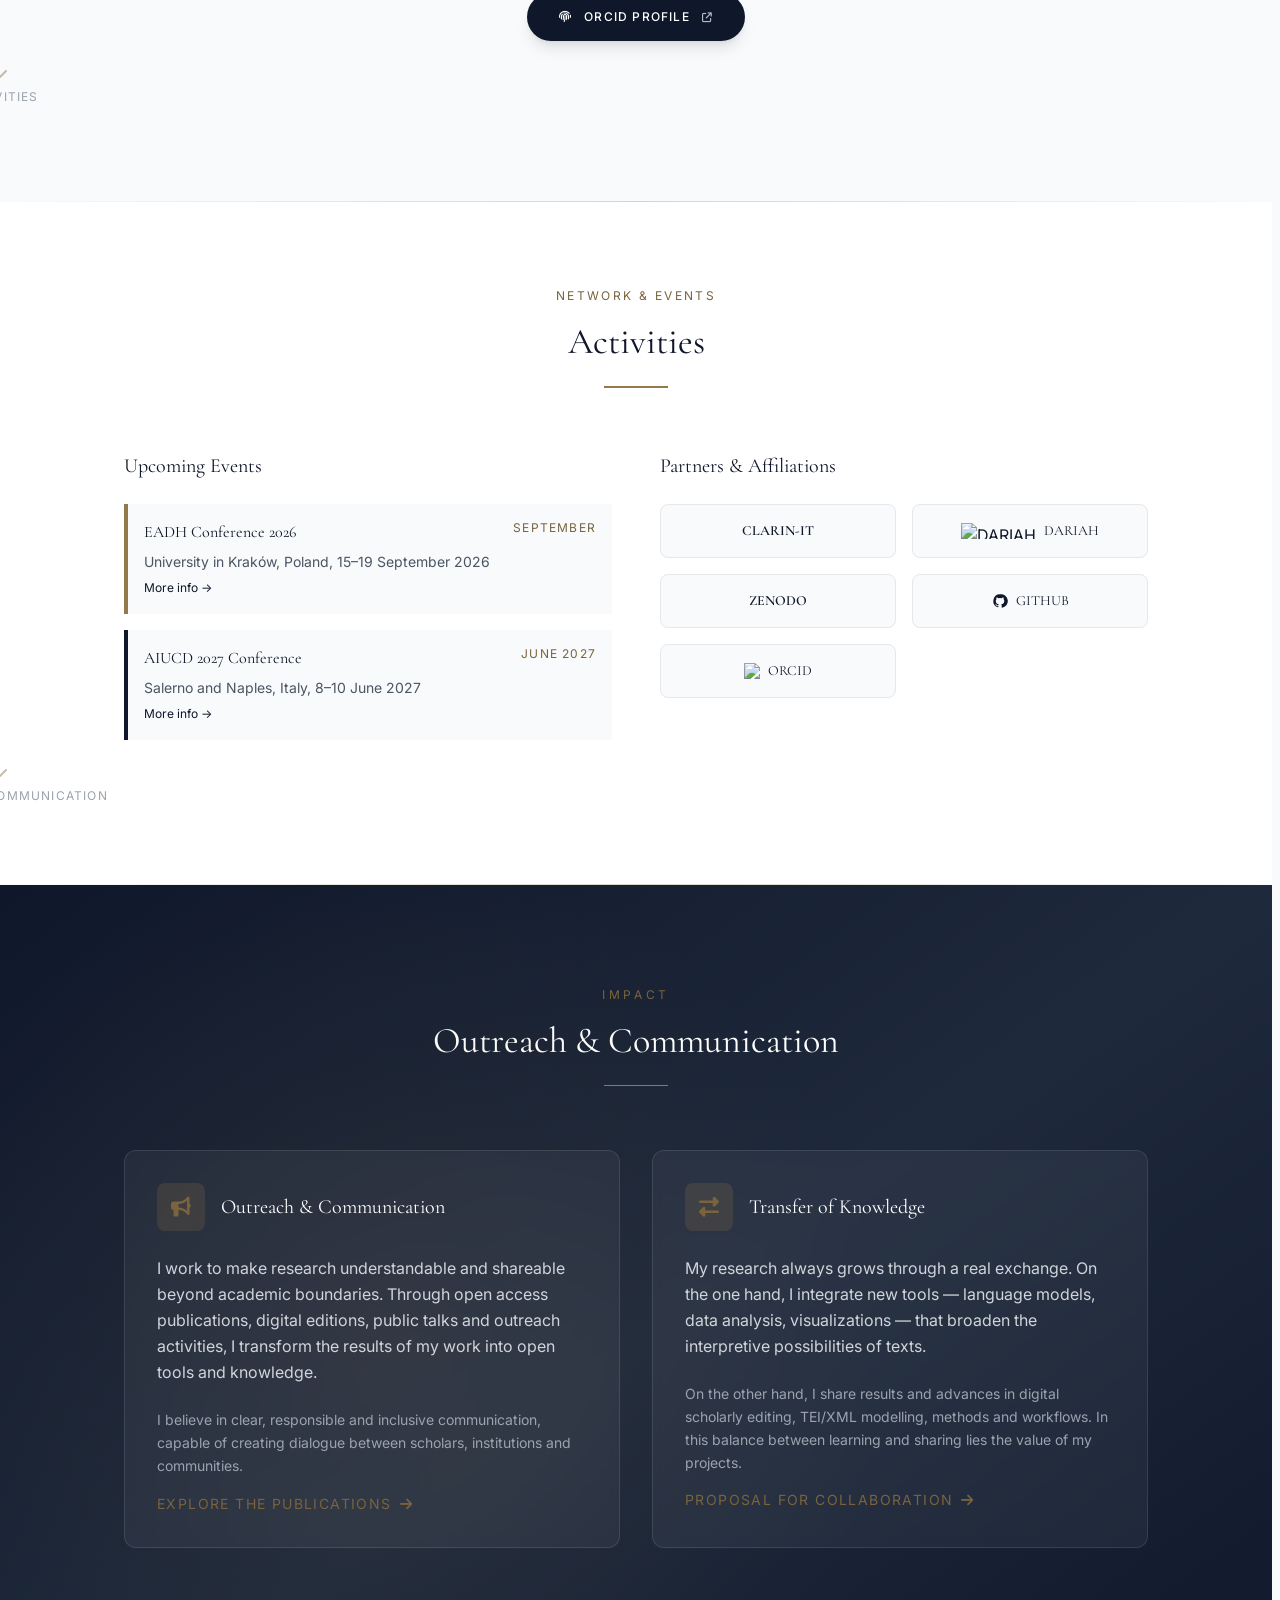
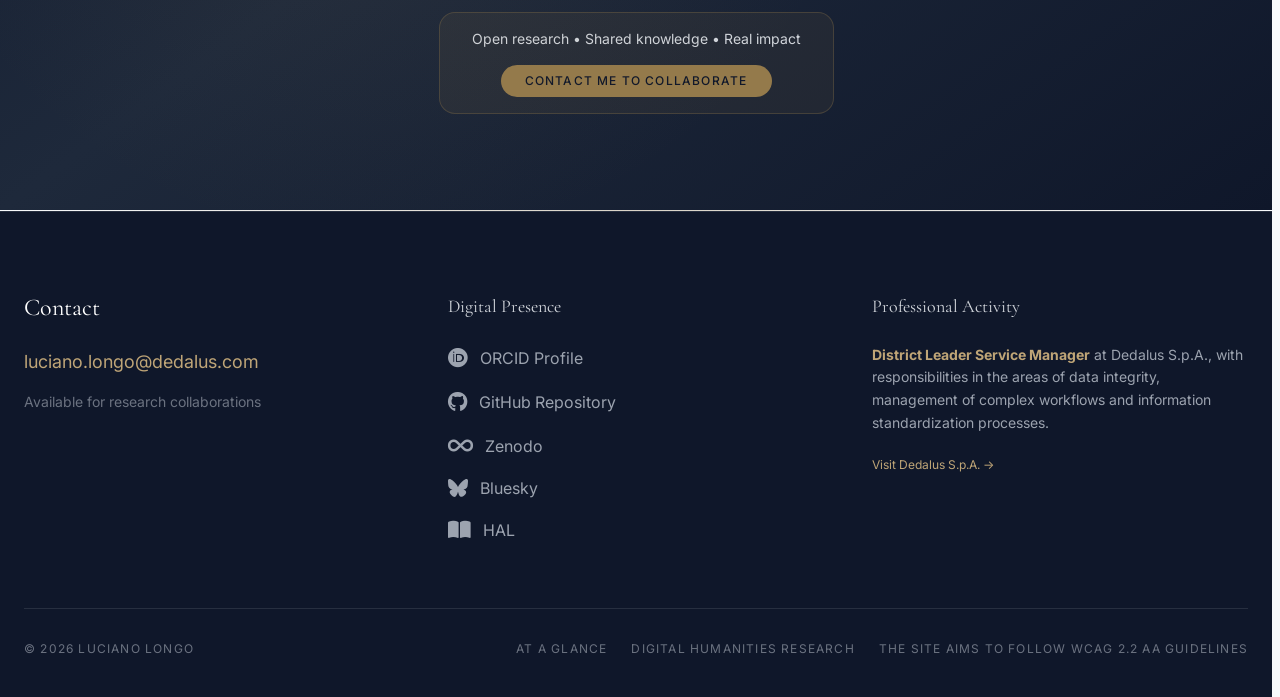
==== commit b5ccc9c9: "Fix formatting in index.html" ====
--- a/en/index.html
+++ b/en/index.html
@@ -519,7 +519,7 @@
                                     works through manuscripts, typescripts, redactional layers and
                                     interoperable encoding models based on TEI/XML.</p>
                                 <p class="text-gray-600 text-sm">
-                                    I was trained at the University of Palermo, where I earned an
+                                    I was trained at the University of Palermo, where I earned a
                                     <strong class="text-brand-900 font-semibold">Laurea (four-year degree, pre-reform) in Modern Letters</strong> (with honours, 2013) and a
                                     <strong class="text-brand-900 font-semibold">PhD in Literary,
                                         Philological and Linguistic Studies</strong> (2017) with a digital critical edition
